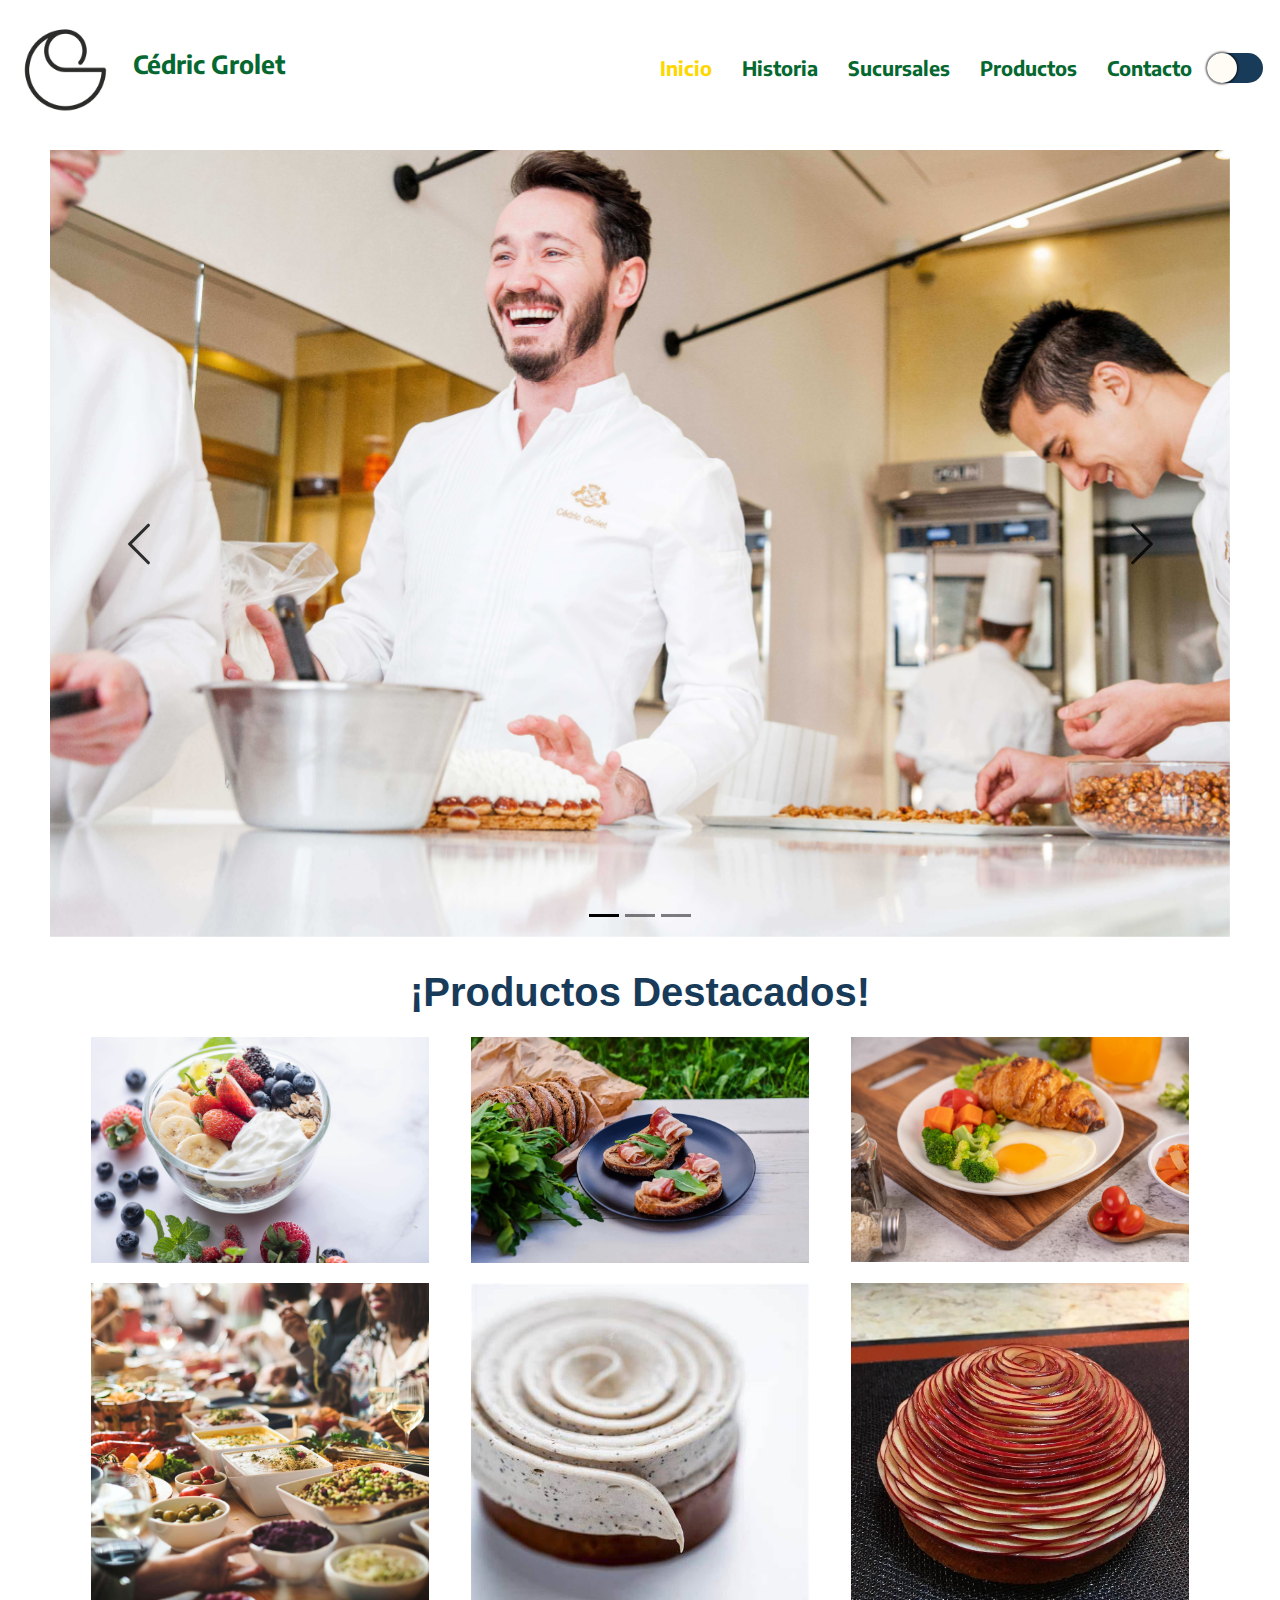
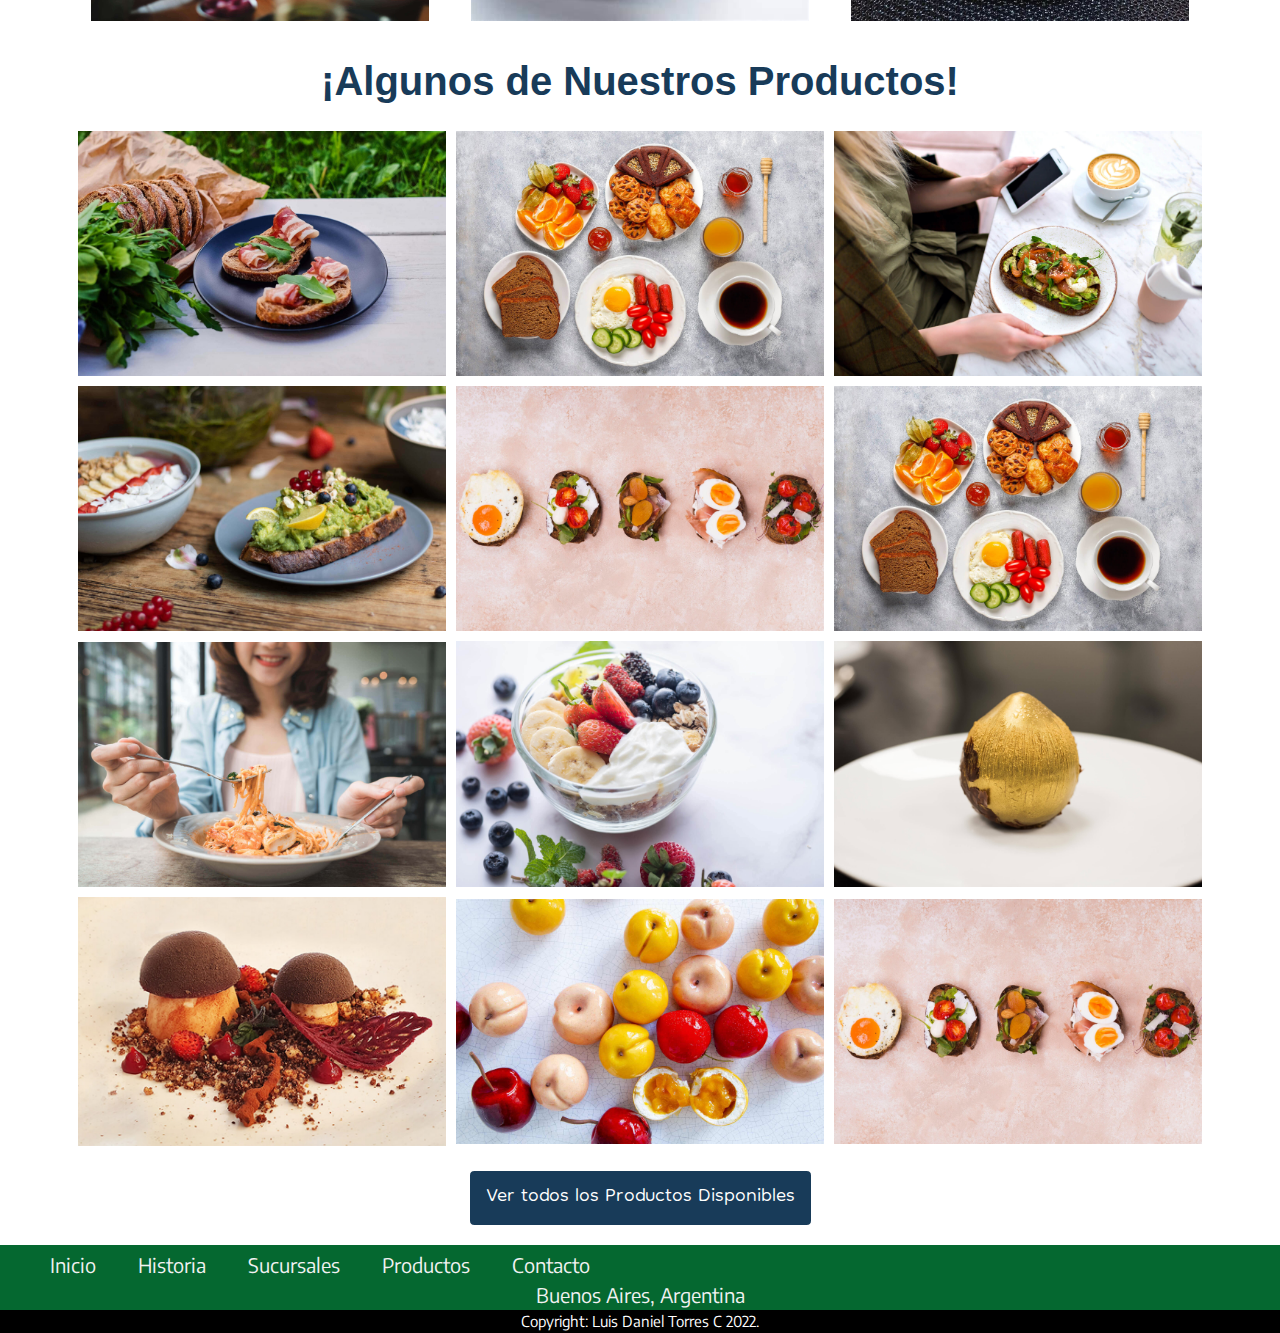
==== index.html @ 50d68f6c "arreglo modo oscuro navbar y otras paginas, arreglo de logo en las paginas" ====
<!DOCTYPE html>
<html lang="en">
  <head>
    <meta charset="UTF-8" />
    <meta http-equiv="X-UA-Compatible" content="IE=edge" />
    <meta name="viewport" content="width=device-width, initial-scale=1.0" />
    <!-- KEYWORDS  -->
    <meta
      name="keywords"
      content=" cedric grolet, pasteleria, Patisserie, frutas, dulces, tortas, paris, francia, productos, brunch"
    />
    <!-- DESCRIPTION -->
    <meta
      name="description"
      content="Cedric Grolet Patisserie, donde podras ver algunos de los productos insignia del famoso pastelero merecedor de varios premios de pasteleria"
    />
    <!-- FAVICON -->
    <link
      rel="shortcut icon"
      href="assets/cedric-grolet-logo.png"
      type="image/x-icon"
    />
    <!-- FONTAWESOME -->
    <link
      rel="stylesheet"
      href="https://cdnjs.cloudflare.com/ajax/libs/font-awesome/6.2.0/css/all.min.css"
      integrity="sha512-xh6O/CkQoPOWDdYTDqeRdPCVd1SpvCA9XXcUnZS2FmJNp1coAFzvtCN9BmamE+4aHK8yyUHUSCcJHgXloTyT2A=="
      crossorigin="anonymous"
      referrerpolicy="no-referrer"
    />
    <!-- ARCHIVO CSS -->
    <link rel="stylesheet" href="css/style.css" />
    <title>C&eacute;dric Grolet Patisserie</title>
  </head>
  <body class="">
    <header>
      <!-- NAVBAR -->
      <nav class="navbar navbar-expand-md">
        <div class="container-fluid">
          <a class="navbar-brand" href="index.html">
            <img
              src="assets/cedric-logo.png"
              alt="Cedric Grolet Logo"
              width="20%"
              height="20%"
              class="d-inline-block align-text-center logo"
            />C&eacute;dric Grolet</a
          >
          <button
            class="navbar-toggler"
            type="button"
            data-bs-toggle="offcanvas"
            data-bs-target="#offcanvasNavbar"
            aria-controls="offcanvasNavbar"
          >
            <i class="fa-solid fa-bars"></i>
          </button>
          <div
            class="offcanvas offcanvas-end"
            tabindex="-1"
            id="offcanvasNavbar"
            aria-labelledby="offcanvasNavbarLabel"
          >
            <div class="offcanvas-header">
              <h5 class="offcanvas-title" id="offcanvasNavbarLabel">
                C&eacute;dric Grolet
              </h5>
              <button
                type="button"
                class="btn-close"
                data-bs-dismiss="offcanvas"
                aria-label="Close"
              ></button>
            </div>
            <div class="offcanvas-body">
              <ul class="navbar-nav justify-content-end flex-grow-1 pe-3">
                <li class="nav-item">
                  <a
                    class="nav-link active"
                    href="index.html"
                    aria-current="page"
                    >Inicio</a
                  >
                </li>
                <li class="nav-item">
                  <a class="nav-link" href="pages/historia.html">Historia</a>
                </li>
                <li class="nav-item">
                  <a class="nav-link" href="pages/sucursales.html"
                    >Sucursales</a
                  >
                </li>
                <li class="nav-item">
                  <a class="nav-link" href="pages/productos.html">Productos</a>
                </li>
                <li class="nav-item">
                  <a class="nav-link" href="pages/contacto.html">Contacto</a>
                </li>
                <li class="nav-item boton">
                  <button class="switchDark" id="switch">
                    <span><i class="fa-solid fa-sun"></i></span>
                    <span><i class="fa-solid fa-moon"></i></span>
                  </button>
                </li>
              </ul>
            </div>
          </div>
        </div>
      </nav>
    </header>
    <main>
      <section>
        <!-- SLIDE DE IMAGENES -->
        <div class="slice">
          <div
            id="carouselExampleIndicators"
            class="carousel carousel-dark slide"
            data-bs-ride="true"
          >
            <div class="carousel-indicators">
              <button
                type="button"
                data-bs-target="#carouselExampleDark"
                data-bs-slide-to="0"
                class="active"
                aria-current="true"
                aria-label="Slide 1"
              ></button>
              <button
                type="button"
                data-bs-target="#carouselExampleDark"
                data-bs-slide-to="1"
                aria-label="Slide 2"
              ></button>
              <button
                type="button"
                data-bs-target="#carouselExampleDark"
                data-bs-slide-to="2"
                aria-label="Slide 3"
              ></button>
            </div>
            <div class="carousel-inner">
              <div class="carousel-item active">
                <img
                  src="assets/60.jpg"
                  class="d-block w-100"
                  alt="Cedric sonriendo en la cocina"
                />
              </div>
              <div class="carousel-item">
                <img
                  src="assets/8.jpg"
                  class="d-block w-100"
                  alt="variedad de Postres"
                />
              </div>
              <div class="carousel-item">
                <img
                  src="assets/79.jpg"
                  class="d-block w-100"
                  alt="Brunch de amigos"
                />
              </div>
            </div>
            <button
              class="carousel-control-prev"
              type="button"
              data-bs-target="#carouselExampleIndicators"
              data-bs-slide="prev"
            >
              <span
                class="carousel-control-prev-icon"
                aria-hidden="true"
              ></span>
              <span class="visually-hidden">Previous</span>
            </button>
            <button
              class="carousel-control-next"
              type="button"
              data-bs-target="#carouselExampleIndicators"
              data-bs-slide="next"
            >
              <span
                class="carousel-control-next-icon"
                aria-hidden="true"
              ></span>
              <span class="visually-hidden">Next</span>
            </button>
          </div>
        </div>
      </section>
    </main>
    <!-- SECCION PRODUCTOS DESTACADOS -->
    <section class="first__section">
      <h1 class="tittle">¡Productos Destacados!</h1>
      <!-- IMAGENES DE LOS PRODUCTOS DESTACADOS -->
      <div class="productos__destacados">
        <img
          class="productos__destacados--img img-fluid"
          src="assets/64.jpg"
          alt="Producto Cereales con Yogurt"
        />
        <img
          class="productos__destacados--img"
          src="assets/65.jpg"
          alt="Tostadas con Jamon Crudo"
        />
        <img
          class="productos__destacados--img"
          src="assets/67.jpg"
          alt="Crossaint con huevo y verduras"
        />
        <img
          class="productos__destacados--img"
          src="assets/69.jpg"
          alt="Brunch"
        />
        <img
          class="productos__destacados--img"
          src="assets/51.jpg"
          alt="Postre con Crema"
        />
        <img
          class="productos__destacados--img"
          src="assets/61.jpg"
          alt="Postre de Manzana"
        />
      </div>
    </section>
    <!-- IMAGENES DE ALGUNOS PRODUCTOS -->
    <section class="second__section">
      <h2 class="tittle">¡Algunos de Nuestros Productos!</h2>
      <div class="products__variety">
        <img
          class="products__variety--img"
          src="assets/65.jpg"
          alt="Imagen de Producto Variado 1"
        />
        <img
          class="products__variety--img"
          src="assets/68.jpg"
          alt="Imagen de Producto Variado 2"
        />
        <img
          class="products__variety--img"
          src="assets/80.jpg"
          alt="Imagen de Producto Variado 3"
        />
        <img
          class="products__variety--img"
          src="assets/71.jpg"
          alt="Imagen de Producto Variado 4"
        />
        <img
          class="products__variety--img"
          src="assets/62.jpg"
          alt="Imagen de Producto Variado 5"
        />
        <img
          class="products__variety--img"
          src="assets/68.jpg"
          alt="Imagen de Producto Variado 6"
        />
        <img
          class="products__variety--img"
          src="assets/82.jpg"
          alt="Imagen de Producto Variado 7"
        />
        <img
          class="products__variety--img"
          src="assets/64.jpg"
          alt="Imagen de Producto Variado 8"
        />
        <img
          class="products__variety--img"
          src="assets/3.jpg"
          alt="Imagen de Producto Variado 9"
        />
        <img
          class="products__variety--img"
          src="assets/33.jpg"
          alt="Imagen de Producto Variado 10"
        />
        <img
          class="products__variety--img"
          src="assets/35.jpg"
          alt="Imagen de Producto Variado 11"
        />
        <img
          class="products__variety--img"
          src="assets/62.jpg"
          alt="Imagen de Producto Variado 12"
        />
      </div>
    </section>
    <!-- BOTON DE REDIRECCION A PAGINA PRODUCTOS -->
    <section class="products__button">
      <a class="products__link" href="pages/productos.html">
        <button type="button" class="btn btn-primary index-button" href="">
          Ver todos los Productos Disponibles
        </button>
      </a>
    </section>
    <!-- FOOTER -->
    <footer>
      <div class="container-fluid">
        <!-- FOOTER LINKS -->
        <div class="row">
          <div class="col-xs-12 col-sm-12 col-md-6 col-lg-6 col-xl-6">
            <div class="footer-flex text-center">
              <a href="index.html" class="footer-link">Inicio</a>
              <a href="pages/historia.html" class="footer-link">Historia</a>
              <a href="pages/sucursales.html" class="footer-link">Sucursales</a>
              <a href="pages/productos.html" class="footer-link">Productos</a>
              <a href="pages/contacto.html" class="footer-link">Contacto</a>
            </div>
          </div>
          <!-- FOOTER ICONS -->
          <div class="col-xs-12 col-sm-12 col-md-6 col-lg-6 col-xl-6 iconos">
            <div class="text-center">
              <a class="footer-icon-link" href="https://www.instagram.com"
                ><i class="fa-brands fa-instagram nav__iconos"></i
              ></a>
              <a class="footer-icon-link" href="https://www.facebook.com"
                ><i class="fa-brands fa-facebook-f nav__iconos"></i
              ></a>
              <a class="footer-icon-link" href="https://www.twitter.com"
                ><i class="fa-brands fa-twitter nav__iconos"></i
              ></a>
              <a class="footer-icon-link" href="https://www.whatsapp.com"
                ><i class="fa-brands fa-whatsapp nav__iconos"></i
              ></a>
            </div>
          </div>
        </div>
        <!-- FOOTER LOCATION -->
        <div class="row">
          <div class="col-xs-12 col-sm-12 col-md-12 col-lg-12 col-xl-12">
            <div class="text-center footer-location">
              <i class="fa-solid fa-location-dot"></i> Buenos Aires, Argentina
            </div>
          </div>
        </div>
        <!-- FOOTER COPYRIGHT -->
        <div class="row footer-copyright">
          <div class="col-xs-12 col-sm-12 col-md-12 col-lg-12 col-xl-12">
            <div class="text-center">
              <i class="fa-regular fa-copyright"></i> Copyright: Luis Daniel
              Torres C 2022.
            </div>
          </div>
        </div>
      </div>
    </footer>
    <!-- js -->
    <script src="js/main.js"></script>

    <!-- BOOTSTRAP JS -->
    <script src="js/bootstrap.js"></script>
  </body>
</html>
---- css/style.css ----
@charset "UTF-8";
/*$input-bg:  $color5;*/
/*!
 * Bootstrap  v5.2.2 (https://getbootstrap.com/)
 * Copyright 2011-2022 The Bootstrap Authors
 * Copyright 2011-2022 Twitter, Inc.
 * Licensed under MIT (https://github.com/twbs/bootstrap/blob/main/LICENSE)
 */
@import "https://fonts.googleapis.com/css2?family=Dongle:wght@300;400;700&display=swap";
@import "https://fonts.googleapis.com/css2?family=Encode+Sans:wght@300;400;700&display=swap";
:root {
  --bs-blue: #0d6efd;
  --bs-indigo: #6610f2;
  --bs-purple: #6f42c1;
  --bs-pink: #d63384;
  --bs-red: #dc3545;
  --bs-orange: #fd7e14;
  --bs-yellow: #ffc107;
  --bs-green: #198754;
  --bs-teal: #20c997;
  --bs-cyan: #0dcaf0;
  --bs-black: #000;
  --bs-white: #fff;
  --bs-gray: #6c757d;
  --bs-gray-dark: #343a40;
  --bs-gray-100: #f8f9fa;
  --bs-gray-200: #e9ecef;
  --bs-gray-300: #dee2e6;
  --bs-gray-400: #ced4da;
  --bs-gray-500: #adb5bd;
  --bs-gray-600: #6c757d;
  --bs-gray-700: #495057;
  --bs-gray-800: #343a40;
  --bs-gray-900: #212529;
  --bs-primary: #183b59;
  --bs-secondary: #6c757d;
  --bs-success: #198754;
  --bs-info: #0dcaf0;
  --bs-warning: #ffc107;
  --bs-danger: #dc3545;
  --bs-light: #f8f9fa;
  --bs-dark: #212529;
  --bs-primary-rgb: 24, 59, 89;
  --bs-secondary-rgb: 108, 117, 125;
  --bs-success-rgb: 25, 135, 84;
  --bs-info-rgb: 13, 202, 240;
  --bs-warning-rgb: 255, 193, 7;
  --bs-danger-rgb: 220, 53, 69;
  --bs-light-rgb: 248, 249, 250;
  --bs-dark-rgb: 33, 37, 41;
  --bs-white-rgb: 255, 255, 255;
  --bs-black-rgb: 0, 0, 0;
  --bs-body-color-rgb: 33, 37, 41;
  --bs-body-bg-rgb: 255, 255, 255;
  --bs-font-sans-serif: system-ui, -apple-system, "Segoe UI", Roboto, "Helvetica Neue", "Noto Sans", "Liberation Sans", Arial, sans-serif, "Apple Color Emoji", "Segoe UI Emoji", "Segoe UI Symbol", "Noto Color Emoji";
  --bs-font-monospace: SFMono-Regular, Menlo, Monaco, Consolas, "Liberation Mono", "Courier New", monospace;
  --bs-gradient: linear-gradient(180deg, rgba(255, 255, 255, 0.15), rgba(255, 255, 255, 0));
  --bs-body-font-family: var(--bs-font-sans-serif);
  --bs-body-font-size: 1rem;
  --bs-body-font-weight: 400;
  --bs-body-line-height: 1.5;
  --bs-body-color: #212529;
  --bs-body-bg: white;
  --bs-border-width: 1px;
  --bs-border-style: solid;
  --bs-border-color: #dee2e6;
  --bs-border-color-translucent: rgba(0, 0, 0, 0.175);
  --bs-border-radius: 0.375rem;
  --bs-border-radius-sm: 0.25rem;
  --bs-border-radius-lg: 0.5rem;
  --bs-border-radius-xl: 1rem;
  --bs-border-radius-2xl: 2rem;
  --bs-border-radius-pill: 50rem;
  --bs-link-color: #183b59;
  --bs-link-hover-color: #132f47;
  --bs-code-color: #d63384;
  --bs-highlight-bg: #fff3cd;
}

*,
*::before,
*::after {
  box-sizing: border-box;
}

@media (prefers-reduced-motion: no-preference) {
  :root {
    scroll-behavior: smooth;
  }
}

body {
  margin: 0;
  font-family: var(--bs-body-font-family);
  font-size: var(--bs-body-font-size);
  font-weight: var(--bs-body-font-weight);
  line-height: var(--bs-body-line-height);
  color: var(--bs-body-color);
  text-align: var(--bs-body-text-align);
  background-color: var(--bs-body-bg);
  -webkit-text-size-adjust: 100%;
  -webkit-tap-highlight-color: rgba(0, 0, 0, 0);
}

hr {
  margin: 1rem 0;
  color: inherit;
  border: 0;
  border-top: 1px solid;
  opacity: 0.25;
}

h6, .h6, h5, .h5, h4, .h4, h3, .h3, h2, .h2, h1, .h1 {
  margin-top: 0;
  margin-bottom: 0.5rem;
  font-weight: 500;
  line-height: 1.2;
}

h1, .h1 {
  font-size: calc(1.375rem + 1.5vw);
}
@media (min-width: 1200px) {
  h1, .h1 {
    font-size: 2.5rem;
  }
}

h2, .h2 {
  font-size: calc(1.325rem + 0.9vw);
}
@media (min-width: 1200px) {
  h2, .h2 {
    font-size: 2rem;
  }
}

h3, .h3 {
  font-size: calc(1.3rem + 0.6vw);
}
@media (min-width: 1200px) {
  h3, .h3 {
    font-size: 1.75rem;
  }
}

h4, .h4 {
  font-size: calc(1.275rem + 0.3vw);
}
@media (min-width: 1200px) {
  h4, .h4 {
    font-size: 1.5rem;
  }
}

h5, .h5 {
  font-size: 1.25rem;
}

h6, .h6 {
  font-size: 1rem;
}

p {
  margin-top: 0;
  margin-bottom: 1rem;
}

abbr[title] {
  text-decoration: underline dotted;
  cursor: help;
  text-decoration-skip-ink: none;
}

address {
  margin-bottom: 1rem;
  font-style: normal;
  line-height: inherit;
}

ol,
ul {
  padding-left: 2rem;
}

ol,
ul,
dl {
  margin-top: 0;
  margin-bottom: 1rem;
}

ol ol,
ul ul,
ol ul,
ul ol {
  margin-bottom: 0;
}

dt {
  font-weight: 700;
}

dd {
  margin-bottom: 0.5rem;
  margin-left: 0;
}

blockquote {
  margin: 0 0 1rem;
}

b,
strong {
  font-weight: bolder;
}

small, .small {
  font-size: 0.875em;
}

mark, .mark {
  padding: 0.1875em;
  background-color: var(--bs-highlight-bg);
}

sub,
sup {
  position: relative;
  font-size: 0.75em;
  line-height: 0;
  vertical-align: baseline;
}

sub {
  bottom: -0.25em;
}

sup {
  top: -0.5em;
}

a {
  color: var(--bs-link-color);
  text-decoration: underline;
}
a:hover {
  color: var(--bs-link-hover-color);
}

a:not([href]):not([class]), a:not([href]):not([class]):hover {
  color: inherit;
  text-decoration: none;
}

pre,
code,
kbd,
samp {
  font-family: var(--bs-font-monospace);
  font-size: 1em;
}

pre {
  display: block;
  margin-top: 0;
  margin-bottom: 1rem;
  overflow: auto;
  font-size: 0.875em;
}
pre code {
  font-size: inherit;
  color: inherit;
  word-break: normal;
}

code {
  font-size: 0.875em;
  color: var(--bs-code-color);
  word-wrap: break-word;
}
a > code {
  color: inherit;
}

kbd {
  padding: 0.1875rem 0.375rem;
  font-size: 0.875em;
  color: var(--bs-body-bg);
  background-color: var(--bs-body-color);
  border-radius: 0.25rem;
}
kbd kbd {
  padding: 0;
  font-size: 1em;
}

figure {
  margin: 0 0 1rem;
}

img,
svg {
  vertical-align: middle;
}

table {
  caption-side: bottom;
  border-collapse: collapse;
}

caption {
  padding-top: 0.5rem;
  padding-bottom: 0.5rem;
  color: #6c757d;
  text-align: left;
}

th {
  text-align: inherit;
  text-align: -webkit-match-parent;
}

thead,
tbody,
tfoot,
tr,
td,
th {
  border-color: inherit;
  border-style: solid;
  border-width: 0;
}

label {
  display: inline-block;
}

button {
  border-radius: 0;
}

button:focus:not(:focus-visible) {
  outline: 0;
}

input,
button,
select,
optgroup,
textarea {
  margin: 0;
  font-family: inherit;
  font-size: inherit;
  line-height: inherit;
}

button,
select {
  text-transform: none;
}

[role=button] {
  cursor: pointer;
}

select {
  word-wrap: normal;
}
select:disabled {
  opacity: 1;
}

[list]:not([type=date]):not([type=datetime-local]):not([type=month]):not([type=week]):not([type=time])::-webkit-calendar-picker-indicator {
  display: none !important;
}

button,
[type=button],
[type=reset],
[type=submit] {
  -webkit-appearance: button;
}
button:not(:disabled),
[type=button]:not(:disabled),
[type=reset]:not(:disabled),
[type=submit]:not(:disabled) {
  cursor: pointer;
}

::-moz-focus-inner {
  padding: 0;
  border-style: none;
}

textarea {
  resize: vertical;
}

fieldset {
  min-width: 0;
  padding: 0;
  margin: 0;
  border: 0;
}

legend {
  float: left;
  width: 100%;
  padding: 0;
  margin-bottom: 0.5rem;
  font-size: calc(1.275rem + 0.3vw);
  line-height: inherit;
}
@media (min-width: 1200px) {
  legend {
    font-size: 1.5rem;
  }
}
legend + * {
  clear: left;
}

::-webkit-datetime-edit-fields-wrapper,
::-webkit-datetime-edit-text,
::-webkit-datetime-edit-minute,
::-webkit-datetime-edit-hour-field,
::-webkit-datetime-edit-day-field,
::-webkit-datetime-edit-month-field,
::-webkit-datetime-edit-year-field {
  padding: 0;
}

::-webkit-inner-spin-button {
  height: auto;
}

[type=search] {
  outline-offset: -2px;
  -webkit-appearance: textfield;
}

/* rtl:raw:
[type="tel"],
[type="url"],
[type="email"],
[type="number"] {
  direction: ltr;
}
*/
::-webkit-search-decoration {
  -webkit-appearance: none;
}

::-webkit-color-swatch-wrapper {
  padding: 0;
}

::file-selector-button {
  font: inherit;
  -webkit-appearance: button;
}

output {
  display: inline-block;
}

iframe {
  border: 0;
}

summary {
  display: list-item;
  cursor: pointer;
}

progress {
  vertical-align: baseline;
}

[hidden] {
  display: none !important;
}

.lead {
  font-size: 1.25rem;
  font-weight: 300;
}

.display-1 {
  font-size: calc(1.625rem + 4.5vw);
  font-weight: 300;
  line-height: 1.2;
}
@media (min-width: 1200px) {
  .display-1 {
    font-size: 5rem;
  }
}

.display-2 {
  font-size: calc(1.575rem + 3.9vw);
  font-weight: 300;
  line-height: 1.2;
}
@media (min-width: 1200px) {
  .display-2 {
    font-size: 4.5rem;
  }
}

.display-3 {
  font-size: calc(1.525rem + 3.3vw);
  font-weight: 300;
  line-height: 1.2;
}
@media (min-width: 1200px) {
  .display-3 {
    font-size: 4rem;
  }
}

.display-4 {
  font-size: calc(1.475rem + 2.7vw);
  font-weight: 300;
  line-height: 1.2;
}
@media (min-width: 1200px) {
  .display-4 {
    font-size: 3.5rem;
  }
}

.display-5 {
  font-size: calc(1.425rem + 2.1vw);
  font-weight: 300;
  line-height: 1.2;
}
@media (min-width: 1200px) {
  .display-5 {
    font-size: 3rem;
  }
}

.display-6 {
  font-size: calc(1.375rem + 1.5vw);
  font-weight: 300;
  line-height: 1.2;
}
@media (min-width: 1200px) {
  .display-6 {
    font-size: 2.5rem;
  }
}

.list-unstyled {
  padding-left: 0;
  list-style: none;
}

.list-inline {
  padding-left: 0;
  list-style: none;
}

.list-inline-item {
  display: inline-block;
}
.list-inline-item:not(:last-child) {
  margin-right: 0.5rem;
}

.initialism {
  font-size: 0.875em;
  text-transform: uppercase;
}

.blockquote {
  margin-bottom: 1rem;
  font-size: 1.25rem;
}
.blockquote > :last-child {
  margin-bottom: 0;
}

.blockquote-footer {
  margin-top: -1rem;
  margin-bottom: 1rem;
  font-size: 0.875em;
  color: #6c757d;
}
.blockquote-footer::before {
  content: "— ";
}

.img-fluid {
  max-width: 100%;
  height: auto;
}

.img-thumbnail {
  padding: 0.25rem;
  background-color: white;
  border: 1px solid var(--bs-border-color);
  border-radius: 0.375rem;
  max-width: 100%;
  height: auto;
}

.figure {
  display: inline-block;
}

.figure-img {
  margin-bottom: 0.5rem;
  line-height: 1;
}

.figure-caption {
  font-size: 0.875em;
  color: #6c757d;
}

.container,
.container-fluid,
.container-xxl,
.container-xl,
.container-lg,
.container-md,
.container-sm {
  --bs-gutter-x: 1.5rem;
  --bs-gutter-y: 0;
  width: 100%;
  padding-right: calc(var(--bs-gutter-x) * 0.5);
  padding-left: calc(var(--bs-gutter-x) * 0.5);
  margin-right: auto;
  margin-left: auto;
}

@media (min-width: 576px) {
  .container-sm, .container {
    max-width: 540px;
  }
}
@media (min-width: 768px) {
  .container-md, .container-sm, .container {
    max-width: 720px;
  }
}
@media (min-width: 992px) {
  .container-lg, .container-md, .container-sm, .container {
    max-width: 960px;
  }
}
@media (min-width: 1200px) {
  .container-xl, .container-lg, .container-md, .container-sm, .container {
    max-width: 1140px;
  }
}
@media (min-width: 1400px) {
  .container-xxl, .container-xl, .container-lg, .container-md, .container-sm, .container {
    max-width: 1320px;
  }
}
.row {
  --bs-gutter-x: 1.5rem;
  --bs-gutter-y: 0;
  display: flex;
  flex-wrap: wrap;
  margin-top: calc(-1 * var(--bs-gutter-y));
  margin-right: calc(-0.5 * var(--bs-gutter-x));
  margin-left: calc(-0.5 * var(--bs-gutter-x));
}
.row > * {
  flex-shrink: 0;
  width: 100%;
  max-width: 100%;
  padding-right: calc(var(--bs-gutter-x) * 0.5);
  padding-left: calc(var(--bs-gutter-x) * 0.5);
  margin-top: var(--bs-gutter-y);
}

.col {
  flex: 1 0 0%;
}

.row-cols-auto > * {
  flex: 0 0 auto;
  width: auto;
}

.row-cols-1 > * {
  flex: 0 0 auto;
  width: 100%;
}

.row-cols-2 > * {
  flex: 0 0 auto;
  width: 50%;
}

.row-cols-3 > * {
  flex: 0 0 auto;
  width: 33.3333333333%;
}

.row-cols-4 > * {
  flex: 0 0 auto;
  width: 25%;
}

.row-cols-5 > * {
  flex: 0 0 auto;
  width: 20%;
}

.row-cols-6 > * {
  flex: 0 0 auto;
  width: 16.6666666667%;
}

.col-auto {
  flex: 0 0 auto;
  width: auto;
}

.col-1 {
  flex: 0 0 auto;
  width: 8.33333333%;
}

.col-2 {
  flex: 0 0 auto;
  width: 16.66666667%;
}

.col-3 {
  flex: 0 0 auto;
  width: 25%;
}

.col-4 {
  flex: 0 0 auto;
  width: 33.33333333%;
}

.col-5 {
  flex: 0 0 auto;
  width: 41.66666667%;
}

.col-6 {
  flex: 0 0 auto;
  width: 50%;
}

.col-7 {
  flex: 0 0 auto;
  width: 58.33333333%;
}

.col-8 {
  flex: 0 0 auto;
  width: 66.66666667%;
}

.col-9 {
  flex: 0 0 auto;
  width: 75%;
}

.col-10 {
  flex: 0 0 auto;
  width: 83.33333333%;
}

.col-11 {
  flex: 0 0 auto;
  width: 91.66666667%;
}

.col-12 {
  flex: 0 0 auto;
  width: 100%;
}

.offset-1 {
  margin-left: 8.33333333%;
}

.offset-2 {
  margin-left: 16.66666667%;
}

.offset-3 {
  margin-left: 25%;
}

.offset-4 {
  margin-left: 33.33333333%;
}

.offset-5 {
  margin-left: 41.66666667%;
}

.offset-6 {
  margin-left: 50%;
}

.offset-7 {
  margin-left: 58.33333333%;
}

.offset-8 {
  margin-left: 66.66666667%;
}

.offset-9 {
  margin-left: 75%;
}

.offset-10 {
  margin-left: 83.33333333%;
}

.offset-11 {
  margin-left: 91.66666667%;
}

.g-0,
.gx-0 {
  --bs-gutter-x: 0;
}

.g-0,
.gy-0 {
  --bs-gutter-y: 0;
}

.g-1,
.gx-1 {
  --bs-gutter-x: 0.25rem;
}

.g-1,
.gy-1 {
  --bs-gutter-y: 0.25rem;
}

.g-2,
.gx-2 {
  --bs-gutter-x: 0.5rem;
}

.g-2,
.gy-2 {
  --bs-gutter-y: 0.5rem;
}

.g-3,
.gx-3 {
  --bs-gutter-x: 1rem;
}

.g-3,
.gy-3 {
  --bs-gutter-y: 1rem;
}

.g-4,
.gx-4 {
  --bs-gutter-x: 1.5rem;
}

.g-4,
.gy-4 {
  --bs-gutter-y: 1.5rem;
}

.g-5,
.gx-5 {
  --bs-gutter-x: 3rem;
}

.g-5,
.gy-5 {
  --bs-gutter-y: 3rem;
}

@media (min-width: 576px) {
  .col-sm {
    flex: 1 0 0%;
  }
  .row-cols-sm-auto > * {
    flex: 0 0 auto;
    width: auto;
  }
  .row-cols-sm-1 > * {
    flex: 0 0 auto;
    width: 100%;
  }
  .row-cols-sm-2 > * {
    flex: 0 0 auto;
    width: 50%;
  }
  .row-cols-sm-3 > * {
    flex: 0 0 auto;
    width: 33.3333333333%;
  }
  .row-cols-sm-4 > * {
    flex: 0 0 auto;
    width: 25%;
  }
  .row-cols-sm-5 > * {
    flex: 0 0 auto;
    width: 20%;
  }
  .row-cols-sm-6 > * {
    flex: 0 0 auto;
    width: 16.6666666667%;
  }
  .col-sm-auto {
    flex: 0 0 auto;
    width: auto;
  }
  .col-sm-1 {
    flex: 0 0 auto;
    width: 8.33333333%;
  }
  .col-sm-2 {
    flex: 0 0 auto;
    width: 16.66666667%;
  }
  .col-sm-3 {
    flex: 0 0 auto;
    width: 25%;
  }
  .col-sm-4 {
    flex: 0 0 auto;
    width: 33.33333333%;
  }
  .col-sm-5 {
    flex: 0 0 auto;
    width: 41.66666667%;
  }
  .col-sm-6 {
    flex: 0 0 auto;
    width: 50%;
  }
  .col-sm-7 {
    flex: 0 0 auto;
    width: 58.33333333%;
  }
  .col-sm-8 {
    flex: 0 0 auto;
    width: 66.66666667%;
  }
  .col-sm-9 {
    flex: 0 0 auto;
    width: 75%;
  }
  .col-sm-10 {
    flex: 0 0 auto;
    width: 83.33333333%;
  }
  .col-sm-11 {
    flex: 0 0 auto;
    width: 91.66666667%;
  }
  .col-sm-12 {
    flex: 0 0 auto;
    width: 100%;
  }
  .offset-sm-0 {
    margin-left: 0;
  }
  .offset-sm-1 {
    margin-left: 8.33333333%;
  }
  .offset-sm-2 {
    margin-left: 16.66666667%;
  }
  .offset-sm-3 {
    margin-left: 25%;
  }
  .offset-sm-4 {
    margin-left: 33.33333333%;
  }
  .offset-sm-5 {
    margin-left: 41.66666667%;
  }
  .offset-sm-6 {
    margin-left: 50%;
  }
  .offset-sm-7 {
    margin-left: 58.33333333%;
  }
  .offset-sm-8 {
    margin-left: 66.66666667%;
  }
  .offset-sm-9 {
    margin-left: 75%;
  }
  .offset-sm-10 {
    margin-left: 83.33333333%;
  }
  .offset-sm-11 {
    margin-left: 91.66666667%;
  }
  .g-sm-0,
.gx-sm-0 {
    --bs-gutter-x: 0;
  }
  .g-sm-0,
.gy-sm-0 {
    --bs-gutter-y: 0;
  }
  .g-sm-1,
.gx-sm-1 {
    --bs-gutter-x: 0.25rem;
  }
  .g-sm-1,
.gy-sm-1 {
    --bs-gutter-y: 0.25rem;
  }
  .g-sm-2,
.gx-sm-2 {
    --bs-gutter-x: 0.5rem;
  }
  .g-sm-2,
.gy-sm-2 {
    --bs-gutter-y: 0.5rem;
  }
  .g-sm-3,
.gx-sm-3 {
    --bs-gutter-x: 1rem;
  }
  .g-sm-3,
.gy-sm-3 {
    --bs-gutter-y: 1rem;
  }
  .g-sm-4,
.gx-sm-4 {
    --bs-gutter-x: 1.5rem;
  }
  .g-sm-4,
.gy-sm-4 {
    --bs-gutter-y: 1.5rem;
  }
  .g-sm-5,
.gx-sm-5 {
    --bs-gutter-x: 3rem;
  }
  .g-sm-5,
.gy-sm-5 {
    --bs-gutter-y: 3rem;
  }
}
@media (min-width: 768px) {
  .col-md {
    flex: 1 0 0%;
  }
  .row-cols-md-auto > * {
    flex: 0 0 auto;
    width: auto;
  }
  .row-cols-md-1 > * {
    flex: 0 0 auto;
    width: 100%;
  }
  .row-cols-md-2 > * {
    flex: 0 0 auto;
    width: 50%;
  }
  .row-cols-md-3 > * {
    flex: 0 0 auto;
    width: 33.3333333333%;
  }
  .row-cols-md-4 > * {
    flex: 0 0 auto;
    width: 25%;
  }
  .row-cols-md-5 > * {
    flex: 0 0 auto;
    width: 20%;
  }
  .row-cols-md-6 > * {
    flex: 0 0 auto;
    width: 16.6666666667%;
  }
  .col-md-auto {
    flex: 0 0 auto;
    width: auto;
  }
  .col-md-1 {
    flex: 0 0 auto;
    width: 8.33333333%;
  }
  .col-md-2 {
    flex: 0 0 auto;
    width: 16.66666667%;
  }
  .col-md-3 {
    flex: 0 0 auto;
    width: 25%;
  }
  .col-md-4 {
    flex: 0 0 auto;
    width: 33.33333333%;
  }
  .col-md-5 {
    flex: 0 0 auto;
    width: 41.66666667%;
  }
  .col-md-6 {
    flex: 0 0 auto;
    width: 50%;
  }
  .col-md-7 {
    flex: 0 0 auto;
    width: 58.33333333%;
  }
  .col-md-8 {
    flex: 0 0 auto;
    width: 66.66666667%;
  }
  .col-md-9 {
    flex: 0 0 auto;
    width: 75%;
  }
  .col-md-10 {
    flex: 0 0 auto;
    width: 83.33333333%;
  }
  .col-md-11 {
    flex: 0 0 auto;
    width: 91.66666667%;
  }
  .col-md-12 {
    flex: 0 0 auto;
    width: 100%;
  }
  .offset-md-0 {
    margin-left: 0;
  }
  .offset-md-1 {
    margin-left: 8.33333333%;
  }
  .offset-md-2 {
    margin-left: 16.66666667%;
  }
  .offset-md-3 {
    margin-left: 25%;
  }
  .offset-md-4 {
    margin-left: 33.33333333%;
  }
  .offset-md-5 {
    margin-left: 41.66666667%;
  }
  .offset-md-6 {
    margin-left: 50%;
  }
  .offset-md-7 {
    margin-left: 58.33333333%;
  }
  .offset-md-8 {
    margin-left: 66.66666667%;
  }
  .offset-md-9 {
    margin-left: 75%;
  }
  .offset-md-10 {
    margin-left: 83.33333333%;
  }
  .offset-md-11 {
    margin-left: 91.66666667%;
  }
  .g-md-0,
.gx-md-0 {
    --bs-gutter-x: 0;
  }
  .g-md-0,
.gy-md-0 {
    --bs-gutter-y: 0;
  }
  .g-md-1,
.gx-md-1 {
    --bs-gutter-x: 0.25rem;
  }
  .g-md-1,
.gy-md-1 {
    --bs-gutter-y: 0.25rem;
  }
  .g-md-2,
.gx-md-2 {
    --bs-gutter-x: 0.5rem;
  }
  .g-md-2,
.gy-md-2 {
    --bs-gutter-y: 0.5rem;
  }
  .g-md-3,
.gx-md-3 {
    --bs-gutter-x: 1rem;
  }
  .g-md-3,
.gy-md-3 {
    --bs-gutter-y: 1rem;
  }
  .g-md-4,
.gx-md-4 {
    --bs-gutter-x: 1.5rem;
  }
  .g-md-4,
.gy-md-4 {
    --bs-gutter-y: 1.5rem;
  }
  .g-md-5,
.gx-md-5 {
    --bs-gutter-x: 3rem;
  }
  .g-md-5,
.gy-md-5 {
    --bs-gutter-y: 3rem;
  }
}
@media (min-width: 992px) {
  .col-lg {
    flex: 1 0 0%;
  }
  .row-cols-lg-auto > * {
    flex: 0 0 auto;
    width: auto;
  }
  .row-cols-lg-1 > * {
    flex: 0 0 auto;
    width: 100%;
  }
  .row-cols-lg-2 > * {
    flex: 0 0 auto;
    width: 50%;
  }
  .row-cols-lg-3 > * {
    flex: 0 0 auto;
    width: 33.3333333333%;
  }
  .row-cols-lg-4 > * {
    flex: 0 0 auto;
    width: 25%;
  }
  .row-cols-lg-5 > * {
    flex: 0 0 auto;
    width: 20%;
  }
  .row-cols-lg-6 > * {
    flex: 0 0 auto;
    width: 16.6666666667%;
  }
  .col-lg-auto {
    flex: 0 0 auto;
    width: auto;
  }
  .col-lg-1 {
    flex: 0 0 auto;
    width: 8.33333333%;
  }
  .col-lg-2 {
    flex: 0 0 auto;
    width: 16.66666667%;
  }
  .col-lg-3 {
    flex: 0 0 auto;
    width: 25%;
  }
  .col-lg-4 {
    flex: 0 0 auto;
    width: 33.33333333%;
  }
  .col-lg-5 {
    flex: 0 0 auto;
    width: 41.66666667%;
  }
  .col-lg-6 {
    flex: 0 0 auto;
    width: 50%;
  }
  .col-lg-7 {
    flex: 0 0 auto;
    width: 58.33333333%;
  }
  .col-lg-8 {
    flex: 0 0 auto;
    width: 66.66666667%;
  }
  .col-lg-9 {
    flex: 0 0 auto;
    width: 75%;
  }
  .col-lg-10 {
    flex: 0 0 auto;
    width: 83.33333333%;
  }
  .col-lg-11 {
    flex: 0 0 auto;
    width: 91.66666667%;
  }
  .col-lg-12 {
    flex: 0 0 auto;
    width: 100%;
  }
  .offset-lg-0 {
    margin-left: 0;
  }
  .offset-lg-1 {
    margin-left: 8.33333333%;
  }
  .offset-lg-2 {
    margin-left: 16.66666667%;
  }
  .offset-lg-3 {
    margin-left: 25%;
  }
  .offset-lg-4 {
    margin-left: 33.33333333%;
  }
  .offset-lg-5 {
    margin-left: 41.66666667%;
  }
  .offset-lg-6 {
    margin-left: 50%;
  }
  .offset-lg-7 {
    margin-left: 58.33333333%;
  }
  .offset-lg-8 {
    margin-left: 66.66666667%;
  }
  .offset-lg-9 {
    margin-left: 75%;
  }
  .offset-lg-10 {
    margin-left: 83.33333333%;
  }
  .offset-lg-11 {
    margin-left: 91.66666667%;
  }
  .g-lg-0,
.gx-lg-0 {
    --bs-gutter-x: 0;
  }
  .g-lg-0,
.gy-lg-0 {
    --bs-gutter-y: 0;
  }
  .g-lg-1,
.gx-lg-1 {
    --bs-gutter-x: 0.25rem;
  }
  .g-lg-1,
.gy-lg-1 {
    --bs-gutter-y: 0.25rem;
  }
  .g-lg-2,
.gx-lg-2 {
    --bs-gutter-x: 0.5rem;
  }
  .g-lg-2,
.gy-lg-2 {
    --bs-gutter-y: 0.5rem;
  }
  .g-lg-3,
.gx-lg-3 {
    --bs-gutter-x: 1rem;
  }
  .g-lg-3,
.gy-lg-3 {
    --bs-gutter-y: 1rem;
  }
  .g-lg-4,
.gx-lg-4 {
    --bs-gutter-x: 1.5rem;
  }
  .g-lg-4,
.gy-lg-4 {
    --bs-gutter-y: 1.5rem;
  }
  .g-lg-5,
.gx-lg-5 {
    --bs-gutter-x: 3rem;
  }
  .g-lg-5,
.gy-lg-5 {
    --bs-gutter-y: 3rem;
  }
}
@media (min-width: 1200px) {
  .col-xl {
    flex: 1 0 0%;
  }
  .row-cols-xl-auto > * {
    flex: 0 0 auto;
    width: auto;
  }
  .row-cols-xl-1 > * {
    flex: 0 0 auto;
    width: 100%;
  }
  .row-cols-xl-2 > * {
    flex: 0 0 auto;
    width: 50%;
  }
  .row-cols-xl-3 > * {
    flex: 0 0 auto;
    width: 33.3333333333%;
  }
  .row-cols-xl-4 > * {
    flex: 0 0 auto;
    width: 25%;
  }
  .row-cols-xl-5 > * {
    flex: 0 0 auto;
    width: 20%;
  }
  .row-cols-xl-6 > * {
    flex: 0 0 auto;
    width: 16.6666666667%;
  }
  .col-xl-auto {
    flex: 0 0 auto;
    width: auto;
  }
  .col-xl-1 {
    flex: 0 0 auto;
    width: 8.33333333%;
  }
  .col-xl-2 {
    flex: 0 0 auto;
    width: 16.66666667%;
  }
  .col-xl-3 {
    flex: 0 0 auto;
    width: 25%;
  }
  .col-xl-4 {
    flex: 0 0 auto;
    width: 33.33333333%;
  }
  .col-xl-5 {
    flex: 0 0 auto;
    width: 41.66666667%;
  }
  .col-xl-6 {
    flex: 0 0 auto;
    width: 50%;
  }
  .col-xl-7 {
    flex: 0 0 auto;
    width: 58.33333333%;
  }
  .col-xl-8 {
    flex: 0 0 auto;
    width: 66.66666667%;
  }
  .col-xl-9 {
    flex: 0 0 auto;
    width: 75%;
  }
  .col-xl-10 {
    flex: 0 0 auto;
    width: 83.33333333%;
  }
  .col-xl-11 {
    flex: 0 0 auto;
    width: 91.66666667%;
  }
  .col-xl-12 {
    flex: 0 0 auto;
    width: 100%;
  }
  .offset-xl-0 {
    margin-left: 0;
  }
  .offset-xl-1 {
    margin-left: 8.33333333%;
  }
  .offset-xl-2 {
    margin-left: 16.66666667%;
  }
  .offset-xl-3 {
    margin-left: 25%;
  }
  .offset-xl-4 {
    margin-left: 33.33333333%;
  }
  .offset-xl-5 {
    margin-left: 41.66666667%;
  }
  .offset-xl-6 {
    margin-left: 50%;
  }
  .offset-xl-7 {
    margin-left: 58.33333333%;
  }
  .offset-xl-8 {
    margin-left: 66.66666667%;
  }
  .offset-xl-9 {
    margin-left: 75%;
  }
  .offset-xl-10 {
    margin-left: 83.33333333%;
  }
  .offset-xl-11 {
    margin-left: 91.66666667%;
  }
  .g-xl-0,
.gx-xl-0 {
    --bs-gutter-x: 0;
  }
  .g-xl-0,
.gy-xl-0 {
    --bs-gutter-y: 0;
  }
  .g-xl-1,
.gx-xl-1 {
    --bs-gutter-x: 0.25rem;
  }
  .g-xl-1,
.gy-xl-1 {
    --bs-gutter-y: 0.25rem;
  }
  .g-xl-2,
.gx-xl-2 {
    --bs-gutter-x: 0.5rem;
  }
  .g-xl-2,
.gy-xl-2 {
    --bs-gutter-y: 0.5rem;
  }
  .g-xl-3,
.gx-xl-3 {
    --bs-gutter-x: 1rem;
  }
  .g-xl-3,
.gy-xl-3 {
    --bs-gutter-y: 1rem;
  }
  .g-xl-4,
.gx-xl-4 {
    --bs-gutter-x: 1.5rem;
  }
  .g-xl-4,
.gy-xl-4 {
    --bs-gutter-y: 1.5rem;
  }
  .g-xl-5,
.gx-xl-5 {
    --bs-gutter-x: 3rem;
  }
  .g-xl-5,
.gy-xl-5 {
    --bs-gutter-y: 3rem;
  }
}
@media (min-width: 1400px) {
  .col-xxl {
    flex: 1 0 0%;
  }
  .row-cols-xxl-auto > * {
    flex: 0 0 auto;
    width: auto;
  }
  .row-cols-xxl-1 > * {
    flex: 0 0 auto;
    width: 100%;
  }
  .row-cols-xxl-2 > * {
    flex: 0 0 auto;
    width: 50%;
  }
  .row-cols-xxl-3 > * {
    flex: 0 0 auto;
    width: 33.3333333333%;
  }
  .row-cols-xxl-4 > * {
    flex: 0 0 auto;
    width: 25%;
  }
  .row-cols-xxl-5 > * {
    flex: 0 0 auto;
    width: 20%;
  }
  .row-cols-xxl-6 > * {
    flex: 0 0 auto;
    width: 16.6666666667%;
  }
  .col-xxl-auto {
    flex: 0 0 auto;
    width: auto;
  }
  .col-xxl-1 {
    flex: 0 0 auto;
    width: 8.33333333%;
  }
  .col-xxl-2 {
    flex: 0 0 auto;
    width: 16.66666667%;
  }
  .col-xxl-3 {
    flex: 0 0 auto;
    width: 25%;
  }
  .col-xxl-4 {
    flex: 0 0 auto;
    width: 33.33333333%;
  }
  .col-xxl-5 {
    flex: 0 0 auto;
    width: 41.66666667%;
  }
  .col-xxl-6 {
    flex: 0 0 auto;
    width: 50%;
  }
  .col-xxl-7 {
    flex: 0 0 auto;
    width: 58.33333333%;
  }
  .col-xxl-8 {
    flex: 0 0 auto;
    width: 66.66666667%;
  }
  .col-xxl-9 {
    flex: 0 0 auto;
    width: 75%;
  }
  .col-xxl-10 {
    flex: 0 0 auto;
    width: 83.33333333%;
  }
  .col-xxl-11 {
    flex: 0 0 auto;
    width: 91.66666667%;
  }
  .col-xxl-12 {
    flex: 0 0 auto;
    width: 100%;
  }
  .offset-xxl-0 {
    margin-left: 0;
  }
  .offset-xxl-1 {
    margin-left: 8.33333333%;
  }
  .offset-xxl-2 {
    margin-left: 16.66666667%;
  }
  .offset-xxl-3 {
    margin-left: 25%;
  }
  .offset-xxl-4 {
    margin-left: 33.33333333%;
  }
  .offset-xxl-5 {
    margin-left: 41.66666667%;
  }
  .offset-xxl-6 {
    margin-left: 50%;
  }
  .offset-xxl-7 {
    margin-left: 58.33333333%;
  }
  .offset-xxl-8 {
    margin-left: 66.66666667%;
  }
  .offset-xxl-9 {
    margin-left: 75%;
  }
  .offset-xxl-10 {
    margin-left: 83.33333333%;
  }
  .offset-xxl-11 {
    margin-left: 91.66666667%;
  }
  .g-xxl-0,
.gx-xxl-0 {
    --bs-gutter-x: 0;
  }
  .g-xxl-0,
.gy-xxl-0 {
    --bs-gutter-y: 0;
  }
  .g-xxl-1,
.gx-xxl-1 {
    --bs-gutter-x: 0.25rem;
  }
  .g-xxl-1,
.gy-xxl-1 {
    --bs-gutter-y: 0.25rem;
  }
  .g-xxl-2,
.gx-xxl-2 {
    --bs-gutter-x: 0.5rem;
  }
  .g-xxl-2,
.gy-xxl-2 {
    --bs-gutter-y: 0.5rem;
  }
  .g-xxl-3,
.gx-xxl-3 {
    --bs-gutter-x: 1rem;
  }
  .g-xxl-3,
.gy-xxl-3 {
    --bs-gutter-y: 1rem;
  }
  .g-xxl-4,
.gx-xxl-4 {
    --bs-gutter-x: 1.5rem;
  }
  .g-xxl-4,
.gy-xxl-4 {
    --bs-gutter-y: 1.5rem;
  }
  .g-xxl-5,
.gx-xxl-5 {
    --bs-gutter-x: 3rem;
  }
  .g-xxl-5,
.gy-xxl-5 {
    --bs-gutter-y: 3rem;
  }
}
.table {
  --bs-table-color: var(--bs-body-color);
  --bs-table-bg: transparent;
  --bs-table-border-color: var(--bs-border-color);
  --bs-table-accent-bg: transparent;
  --bs-table-striped-color: var(--bs-body-color);
  --bs-table-striped-bg: rgba(0, 0, 0, 0.05);
  --bs-table-active-color: var(--bs-body-color);
  --bs-table-active-bg: rgba(0, 0, 0, 0.1);
  --bs-table-hover-color: var(--bs-body-color);
  --bs-table-hover-bg: rgba(0, 0, 0, 0.075);
  width: 100%;
  margin-bottom: 1rem;
  color: var(--bs-table-color);
  vertical-align: top;
  border-color: var(--bs-table-border-color);
}
.table > :not(caption) > * > * {
  padding: 0.5rem 0.5rem;
  background-color: var(--bs-table-bg);
  border-bottom-width: 1px;
  box-shadow: inset 0 0 0 9999px var(--bs-table-accent-bg);
}
.table > tbody {
  vertical-align: inherit;
}
.table > thead {
  vertical-align: bottom;
}

.table-group-divider {
  border-top: 2px solid currentcolor;
}

.caption-top {
  caption-side: top;
}

.table-sm > :not(caption) > * > * {
  padding: 0.25rem 0.25rem;
}

.table-bordered > :not(caption) > * {
  border-width: 1px 0;
}
.table-bordered > :not(caption) > * > * {
  border-width: 0 1px;
}

.table-borderless > :not(caption) > * > * {
  border-bottom-width: 0;
}
.table-borderless > :not(:first-child) {
  border-top-width: 0;
}

.table-striped > tbody > tr:nth-of-type(odd) > * {
  --bs-table-accent-bg: var(--bs-table-striped-bg);
  color: var(--bs-table-striped-color);
}

.table-striped-columns > :not(caption) > tr > :nth-child(even) {
  --bs-table-accent-bg: var(--bs-table-striped-bg);
  color: var(--bs-table-striped-color);
}

.table-active {
  --bs-table-accent-bg: var(--bs-table-active-bg);
  color: var(--bs-table-active-color);
}

.table-hover > tbody > tr:hover > * {
  --bs-table-accent-bg: var(--bs-table-hover-bg);
  color: var(--bs-table-hover-color);
}

.table-primary {
  --bs-table-color: #000;
  --bs-table-bg: #d1d8de;
  --bs-table-border-color: #bcc2c8;
  --bs-table-striped-bg: #c7cdd3;
  --bs-table-striped-color: #000;
  --bs-table-active-bg: #bcc2c8;
  --bs-table-active-color: #000;
  --bs-table-hover-bg: #c1c8cd;
  --bs-table-hover-color: #000;
  color: var(--bs-table-color);
  border-color: var(--bs-table-border-color);
}

.table-secondary {
  --bs-table-color: #000;
  --bs-table-bg: #e2e3e5;
  --bs-table-border-color: #cbccce;
  --bs-table-striped-bg: #d7d8da;
  --bs-table-striped-color: #000;
  --bs-table-active-bg: #cbccce;
  --bs-table-active-color: #000;
  --bs-table-hover-bg: #d1d2d4;
  --bs-table-hover-color: #000;
  color: var(--bs-table-color);
  border-color: var(--bs-table-border-color);
}

.table-success {
  --bs-table-color: #000;
  --bs-table-bg: #d1e7dd;
  --bs-table-border-color: #bcd0c7;
  --bs-table-striped-bg: #c7dbd2;
  --bs-table-striped-color: #000;
  --bs-table-active-bg: #bcd0c7;
  --bs-table-active-color: #000;
  --bs-table-hover-bg: #c1d6cc;
  --bs-table-hover-color: #000;
  color: var(--bs-table-color);
  border-color: var(--bs-table-border-color);
}

.table-info {
  --bs-table-color: #000;
  --bs-table-bg: #cff4fc;
  --bs-table-border-color: #badce3;
  --bs-table-striped-bg: #c5e8ef;
  --bs-table-striped-color: #000;
  --bs-table-active-bg: #badce3;
  --bs-table-active-color: #000;
  --bs-table-hover-bg: #bfe2e9;
  --bs-table-hover-color: #000;
  color: var(--bs-table-color);
  border-color: var(--bs-table-border-color);
}

.table-warning {
  --bs-table-color: #000;
  --bs-table-bg: #fff3cd;
  --bs-table-border-color: #e6dbb9;
  --bs-table-striped-bg: #f2e7c3;
  --bs-table-striped-color: #000;
  --bs-table-active-bg: #e6dbb9;
  --bs-table-active-color: #000;
  --bs-table-hover-bg: #ece1be;
  --bs-table-hover-color: #000;
  color: var(--bs-table-color);
  border-color: var(--bs-table-border-color);
}

.table-danger {
  --bs-table-color: #000;
  --bs-table-bg: #f8d7da;
  --bs-table-border-color: #dfc2c4;
  --bs-table-striped-bg: #eccccf;
  --bs-table-striped-color: #000;
  --bs-table-active-bg: #dfc2c4;
  --bs-table-active-color: #000;
  --bs-table-hover-bg: #e5c7ca;
  --bs-table-hover-color: #000;
  color: var(--bs-table-color);
  border-color: var(--bs-table-border-color);
}

.table-light {
  --bs-table-color: #000;
  --bs-table-bg: #f8f9fa;
  --bs-table-border-color: #dfe0e1;
  --bs-table-striped-bg: #ecedee;
  --bs-table-striped-color: #000;
  --bs-table-active-bg: #dfe0e1;
  --bs-table-active-color: #000;
  --bs-table-hover-bg: #e5e6e7;
  --bs-table-hover-color: #000;
  color: var(--bs-table-color);
  border-color: var(--bs-table-border-color);
}

.table-dark {
  --bs-table-color: #fff;
  --bs-table-bg: #212529;
  --bs-table-border-color: #373b3e;
  --bs-table-striped-bg: #2c3034;
  --bs-table-striped-color: #fff;
  --bs-table-active-bg: #373b3e;
  --bs-table-active-color: #fff;
  --bs-table-hover-bg: #323539;
  --bs-table-hover-color: #fff;
  color: var(--bs-table-color);
  border-color: var(--bs-table-border-color);
}

.table-responsive {
  overflow-x: auto;
  -webkit-overflow-scrolling: touch;
}

@media (max-width: 575.98px) {
  .table-responsive-sm {
    overflow-x: auto;
    -webkit-overflow-scrolling: touch;
  }
}
@media (max-width: 767.98px) {
  .table-responsive-md {
    overflow-x: auto;
    -webkit-overflow-scrolling: touch;
  }
}
@media (max-width: 991.98px) {
  .table-responsive-lg {
    overflow-x: auto;
    -webkit-overflow-scrolling: touch;
  }
}
@media (max-width: 1199.98px) {
  .table-responsive-xl {
    overflow-x: auto;
    -webkit-overflow-scrolling: touch;
  }
}
@media (max-width: 1399.98px) {
  .table-responsive-xxl {
    overflow-x: auto;
    -webkit-overflow-scrolling: touch;
  }
}
.form-label {
  margin-bottom: 0.5rem;
  font-size: calc(1.325rem + 0.9vw);
  font-weight: 700;
  color: #183b59;
}
@media (min-width: 1200px) {
  .form-label {
    font-size: 2rem;
  }
}

.col-form-label {
  padding-top: calc(0.375rem + 1px);
  padding-bottom: calc(0.375rem + 1px);
  margin-bottom: 0;
  font-size: inherit;
  font-weight: 700;
  line-height: 1.5;
  color: #183b59;
}

.col-form-label-lg {
  padding-top: calc(0.5rem + 1px);
  padding-bottom: calc(0.5rem + 1px);
  font-size: 1.25rem;
}

.col-form-label-sm {
  padding-top: calc(0.25rem + 1px);
  padding-bottom: calc(0.25rem + 1px);
  font-size: 0.875rem;
}

.form-text {
  margin-top: 0.25rem;
  font-size: calc(1.325rem + 0.9vw);
  color: #6c757d;
}
@media (min-width: 1200px) {
  .form-text {
    font-size: 2rem;
  }
}

.form-control {
  display: block;
  width: 100%;
  padding: 0.375rem 0.75rem;
  font-size: calc(1.325rem + 0.9vw);
  font-weight: 400;
  line-height: 1.5;
  color: #212529;
  background-color: white;
  background-clip: padding-box;
  border: 1px solid #ced4da;
  appearance: none;
  border-radius: 0.375rem;
  transition: border-color 0.15s ease-in-out, box-shadow 0.15s ease-in-out;
}
@media (min-width: 1200px) {
  .form-control {
    font-size: 2rem;
  }
}
@media (prefers-reduced-motion: reduce) {
  .form-control {
    transition: none;
  }
}
.form-control[type=file] {
  overflow: hidden;
}
.form-control[type=file]:not(:disabled):not([readonly]) {
  cursor: pointer;
}
.form-control:focus {
  color: #212529;
  background-color: white;
  border-color: #056830;
  outline: 0;
  box-shadow: 5px 5px 5px 0px #056830;
}
.form-control::-webkit-date-and-time-value {
  height: 1.5em;
}
.form-control::placeholder {
  color: #056830;
  opacity: 1;
}
.form-control:disabled {
  background-color: #e9ecef;
  opacity: 1;
}
.form-control::file-selector-button {
  padding: 0.375rem 0.75rem;
  margin: -0.375rem -0.75rem;
  margin-inline-end: 0.75rem;
  color: #212529;
  background-color: #e9ecef;
  pointer-events: none;
  border-color: inherit;
  border-style: solid;
  border-width: 0;
  border-inline-end-width: 1px;
  border-radius: 0;
  transition: color 0.15s ease-in-out, background-color 0.15s ease-in-out, border-color 0.15s ease-in-out, box-shadow 0.15s ease-in-out;
}
@media (prefers-reduced-motion: reduce) {
  .form-control::file-selector-button {
    transition: none;
  }
}
.form-control:hover:not(:disabled):not([readonly])::file-selector-button {
  background-color: #dde0e3;
}

.form-control-plaintext {
  display: block;
  width: 100%;
  padding: 0.375rem 0;
  margin-bottom: 0;
  line-height: 1.5;
  color: #212529;
  background-color: transparent;
  border: solid transparent;
  border-width: 1px 0;
}
.form-control-plaintext:focus {
  outline: 0;
}
.form-control-plaintext.form-control-sm, .form-control-plaintext.form-control-lg {
  padding-right: 0;
  padding-left: 0;
}

.form-control-sm {
  min-height: calc(1.5em + 0.5rem + 2px);
  padding: 0.25rem 0.5rem;
  font-size: 0.875rem;
  border-radius: 0.25rem;
}
.form-control-sm::file-selector-button {
  padding: 0.25rem 0.5rem;
  margin: -0.25rem -0.5rem;
  margin-inline-end: 0.5rem;
}

.form-control-lg {
  min-height: calc(1.5em + 1rem + 2px);
  padding: 0.5rem 1rem;
  font-size: 1.25rem;
  border-radius: 0.5rem;
}
.form-control-lg::file-selector-button {
  padding: 0.5rem 1rem;
  margin: -0.5rem -1rem;
  margin-inline-end: 1rem;
}

textarea.form-control {
  min-height: calc(1.5em + 0.75rem + 2px);
}
textarea.form-control-sm {
  min-height: calc(1.5em + 0.5rem + 2px);
}
textarea.form-control-lg {
  min-height: calc(1.5em + 1rem + 2px);
}

.form-control-color {
  width: 3rem;
  height: calc(1.5em + 0.75rem + 2px);
  padding: 0.375rem;
}
.form-control-color:not(:disabled):not([readonly]) {
  cursor: pointer;
}
.form-control-color::-moz-color-swatch {
  border: 0 !important;
  border-radius: 0.375rem;
}
.form-control-color::-webkit-color-swatch {
  border-radius: 0.375rem;
}
.form-control-color.form-control-sm {
  height: calc(1.5em + 0.5rem + 2px);
}
.form-control-color.form-control-lg {
  height: calc(1.5em + 1rem + 2px);
}

.form-select {
  display: block;
  width: 100%;
  padding: 0.375rem 2.25rem 0.375rem 0.75rem;
  -moz-padding-start: calc(0.75rem - 3px);
  font-size: calc(1.325rem + 0.9vw);
  font-weight: 700;
  line-height: 1.5;
  color: #056830;
  background-color: white;
  background-image: url("data:image/svg+xml,%3csvg xmlns='http://www.w3.org/2000/svg' viewBox='0 0 16 16'%3e%3cpath fill='none' stroke='%23183b59' stroke-linecap='round' stroke-linejoin='round' stroke-width='2' d='m2 5 6 6 6-6'/%3e%3c/svg%3e");
  background-repeat: no-repeat;
  background-position: right 0.75rem center;
  background-size: 16px 12px;
  border: 1px solid #ced4da;
  border-radius: 0.375rem;
  transition: border-color 0.15s ease-in-out, box-shadow 0.15s ease-in-out;
  appearance: none;
}
@media (min-width: 1200px) {
  .form-select {
    font-size: 2rem;
  }
}
@media (prefers-reduced-motion: reduce) {
  .form-select {
    transition: none;
  }
}
.form-select:focus {
  border-color: #056830;
  outline: 0;
  box-shadow: 5px 5px 5px 0px #056830;
}
.form-select[multiple], .form-select[size]:not([size="1"]) {
  padding-right: 0.75rem;
  background-image: none;
}
.form-select:disabled {
  background-color: #e9ecef;
}
.form-select:-moz-focusring {
  color: transparent;
  text-shadow: 0 0 0 #056830;
}

.form-select-sm {
  padding-top: 0.25rem;
  padding-bottom: 0.25rem;
  padding-left: 0.5rem;
  font-size: 0.875rem;
  border-radius: 0.25rem;
}

.form-select-lg {
  padding-top: 0.5rem;
  padding-bottom: 0.5rem;
  padding-left: 1rem;
  font-size: 1.25rem;
  border-radius: 0.5rem;
}

.form-check {
  display: block;
  min-height: 1.5rem;
  padding-left: 1.5em;
  margin-bottom: 0.125rem;
}
.form-check .form-check-input {
  float: left;
  margin-left: -1.5em;
}

.form-check-reverse {
  padding-right: 1.5em;
  padding-left: 0;
  text-align: right;
}
.form-check-reverse .form-check-input {
  float: right;
  margin-right: -1.5em;
  margin-left: 0;
}

.form-check-input {
  width: 1em;
  height: 1em;
  margin-top: 0.25em;
  vertical-align: top;
  background-color: white;
  background-repeat: no-repeat;
  background-position: center;
  background-size: contain;
  border: 1px solid rgba(0, 0, 0, 0.25);
  appearance: none;
  print-color-adjust: exact;
}
.form-check-input[type=checkbox] {
  border-radius: 0.25em;
}
.form-check-input[type=radio] {
  border-radius: 50%;
}
.form-check-input:active {
  filter: brightness(90%);
}
.form-check-input:focus {
  border-color: #056830;
  outline: 0;
  box-shadow: 0 0 0 0.25rem rgba(24, 59, 89, 0.25);
}
.form-check-input:checked {
  background-color: #183b59;
  border-color: #183b59;
}
.form-check-input:checked[type=checkbox] {
  background-image: url("data:image/svg+xml,%3csvg xmlns='http://www.w3.org/2000/svg' viewBox='0 0 20 20'%3e%3cpath fill='none' stroke='%23fff' stroke-linecap='round' stroke-linejoin='round' stroke-width='3' d='m6 10 3 3 6-6'/%3e%3c/svg%3e");
}
.form-check-input:checked[type=radio] {
  background-image: url("data:image/svg+xml,%3csvg xmlns='http://www.w3.org/2000/svg' viewBox='-4 -4 8 8'%3e%3ccircle r='2' fill='%23fff'/%3e%3c/svg%3e");
}
.form-check-input[type=checkbox]:indeterminate {
  background-color: #183b59;
  border-color: #183b59;
  background-image: url("data:image/svg+xml,%3csvg xmlns='http://www.w3.org/2000/svg' viewBox='0 0 20 20'%3e%3cpath fill='none' stroke='%23fff' stroke-linecap='round' stroke-linejoin='round' stroke-width='3' d='M6 10h8'/%3e%3c/svg%3e");
}
.form-check-input:disabled {
  pointer-events: none;
  filter: none;
  opacity: 0.5;
}
.form-check-input[disabled] ~ .form-check-label, .form-check-input:disabled ~ .form-check-label {
  cursor: default;
  opacity: 0.5;
}

.form-switch {
  padding-left: 2.5em;
}
.form-switch .form-check-input {
  width: 2em;
  margin-left: -2.5em;
  background-image: url("data:image/svg+xml,%3csvg xmlns='http://www.w3.org/2000/svg' viewBox='-4 -4 8 8'%3e%3ccircle r='3' fill='rgba%280, 0, 0, 0.25%29'/%3e%3c/svg%3e");
  background-position: left center;
  border-radius: 2em;
  transition: background-position 0.15s ease-in-out;
}
@media (prefers-reduced-motion: reduce) {
  .form-switch .form-check-input {
    transition: none;
  }
}
.form-switch .form-check-input:focus {
  background-image: url("data:image/svg+xml,%3csvg xmlns='http://www.w3.org/2000/svg' viewBox='-4 -4 8 8'%3e%3ccircle r='3' fill='%23056830'/%3e%3c/svg%3e");
}
.form-switch .form-check-input:checked {
  background-position: right center;
  background-image: url("data:image/svg+xml,%3csvg xmlns='http://www.w3.org/2000/svg' viewBox='-4 -4 8 8'%3e%3ccircle r='3' fill='%23fff'/%3e%3c/svg%3e");
}
.form-switch.form-check-reverse {
  padding-right: 2.5em;
  padding-left: 0;
}
.form-switch.form-check-reverse .form-check-input {
  margin-right: -2.5em;
  margin-left: 0;
}

.form-check-inline {
  display: inline-block;
  margin-right: 1rem;
}

.btn-check {
  position: absolute;
  clip: rect(0, 0, 0, 0);
  pointer-events: none;
}
.btn-check[disabled] + .btn, .btn-check:disabled + .btn {
  pointer-events: none;
  filter: none;
  opacity: 0.65;
}

.form-range {
  width: 100%;
  height: 1.5rem;
  padding: 0;
  background-color: transparent;
  appearance: none;
}
.form-range:focus {
  outline: 0;
}
.form-range:focus::-webkit-slider-thumb {
  box-shadow: 0 0 0 1px white, 5px 5px 5px 0px #056830;
}
.form-range:focus::-moz-range-thumb {
  box-shadow: 0 0 0 1px white, 5px 5px 5px 0px #056830;
}
.form-range::-moz-focus-outer {
  border: 0;
}
.form-range::-webkit-slider-thumb {
  width: 1rem;
  height: 1rem;
  margin-top: -0.25rem;
  background-color: #183b59;
  border: 0;
  border-radius: 1rem;
  transition: background-color 0.15s ease-in-out, border-color 0.15s ease-in-out, box-shadow 0.15s ease-in-out;
  appearance: none;
}
@media (prefers-reduced-motion: reduce) {
  .form-range::-webkit-slider-thumb {
    transition: none;
  }
}
.form-range::-webkit-slider-thumb:active {
  background-color: #bac4cd;
}
.form-range::-webkit-slider-runnable-track {
  width: 100%;
  height: 0.5rem;
  color: transparent;
  cursor: pointer;
  background-color: #dee2e6;
  border-color: transparent;
  border-radius: 1rem;
}
.form-range::-moz-range-thumb {
  width: 1rem;
  height: 1rem;
  background-color: #183b59;
  border: 0;
  border-radius: 1rem;
  transition: background-color 0.15s ease-in-out, border-color 0.15s ease-in-out, box-shadow 0.15s ease-in-out;
  appearance: none;
}
@media (prefers-reduced-motion: reduce) {
  .form-range::-moz-range-thumb {
    transition: none;
  }
}
.form-range::-moz-range-thumb:active {
  background-color: #bac4cd;
}
.form-range::-moz-range-track {
  width: 100%;
  height: 0.5rem;
  color: transparent;
  cursor: pointer;
  background-color: #dee2e6;
  border-color: transparent;
  border-radius: 1rem;
}
.form-range:disabled {
  pointer-events: none;
}
.form-range:disabled::-webkit-slider-thumb {
  background-color: #adb5bd;
}
.form-range:disabled::-moz-range-thumb {
  background-color: #adb5bd;
}

.form-floating {
  position: relative;
}
.form-floating > .form-control,
.form-floating > .form-control-plaintext,
.form-floating > .form-select {
  height: calc(3.5rem + 2px);
  line-height: 1.25;
}
.form-floating > label {
  position: absolute;
  top: 0;
  left: 0;
  width: 100%;
  height: 100%;
  padding: 1rem 0.75rem;
  overflow: hidden;
  text-align: start;
  text-overflow: ellipsis;
  white-space: nowrap;
  pointer-events: none;
  border: 1px solid transparent;
  transform-origin: 0 0;
  transition: opacity 0.1s ease-in-out, transform 0.1s ease-in-out;
}
@media (prefers-reduced-motion: reduce) {
  .form-floating > label {
    transition: none;
  }
}
.form-floating > .form-control,
.form-floating > .form-control-plaintext {
  padding: 1rem 0.75rem;
}
.form-floating > .form-control::placeholder,
.form-floating > .form-control-plaintext::placeholder {
  color: transparent;
}
.form-floating > .form-control:focus, .form-floating > .form-control:not(:placeholder-shown),
.form-floating > .form-control-plaintext:focus,
.form-floating > .form-control-plaintext:not(:placeholder-shown) {
  padding-top: 1.625rem;
  padding-bottom: 0.625rem;
}
.form-floating > .form-control:-webkit-autofill,
.form-floating > .form-control-plaintext:-webkit-autofill {
  padding-top: 1.625rem;
  padding-bottom: 0.625rem;
}
.form-floating > .form-select {
  padding-top: 1.625rem;
  padding-bottom: 0.625rem;
}
.form-floating > .form-control:focus ~ label,
.form-floating > .form-control:not(:placeholder-shown) ~ label,
.form-floating > .form-control-plaintext ~ label,
.form-floating > .form-select ~ label {
  opacity: 0.65;
  transform: scale(0.85) translateY(-0.5rem) translateX(0.15rem);
}
.form-floating > .form-control:-webkit-autofill ~ label {
  opacity: 0.65;
  transform: scale(0.85) translateY(-0.5rem) translateX(0.15rem);
}
.form-floating > .form-control-plaintext ~ label {
  border-width: 1px 0;
}

.input-group {
  position: relative;
  display: flex;
  flex-wrap: wrap;
  align-items: stretch;
  width: 100%;
}
.input-group > .form-control,
.input-group > .form-select,
.input-group > .form-floating {
  position: relative;
  flex: 1 1 auto;
  width: 1%;
  min-width: 0;
}
.input-group > .form-control:focus,
.input-group > .form-select:focus,
.input-group > .form-floating:focus-within {
  z-index: 5;
}
.input-group .btn {
  position: relative;
  z-index: 2;
}
.input-group .btn:focus {
  z-index: 5;
}

.input-group-text {
  display: flex;
  align-items: center;
  padding: 0.375rem 0.75rem;
  font-size: calc(1.325rem + 0.9vw);
  font-weight: 400;
  line-height: 1.5;
  color: #212529;
  text-align: center;
  white-space: nowrap;
  background-color: #e9ecef;
  border: 1px solid #ced4da;
  border-radius: 0.375rem;
}
@media (min-width: 1200px) {
  .input-group-text {
    font-size: 2rem;
  }
}

.input-group-lg > .form-control,
.input-group-lg > .form-select,
.input-group-lg > .input-group-text,
.input-group-lg > .btn {
  padding: 0.5rem 1rem;
  font-size: 1.25rem;
  border-radius: 0.5rem;
}

.input-group-sm > .form-control,
.input-group-sm > .form-select,
.input-group-sm > .input-group-text,
.input-group-sm > .btn {
  padding: 0.25rem 0.5rem;
  font-size: 0.875rem;
  border-radius: 0.25rem;
}

.input-group-lg > .form-select,
.input-group-sm > .form-select {
  padding-right: 3rem;
}

.input-group:not(.has-validation) > :not(:last-child):not(.dropdown-toggle):not(.dropdown-menu):not(.form-floating),
.input-group:not(.has-validation) > .dropdown-toggle:nth-last-child(n+3),
.input-group:not(.has-validation) > .form-floating:not(:last-child) > .form-control,
.input-group:not(.has-validation) > .form-floating:not(:last-child) > .form-select {
  border-top-right-radius: 0;
  border-bottom-right-radius: 0;
}
.input-group.has-validation > :nth-last-child(n+3):not(.dropdown-toggle):not(.dropdown-menu):not(.form-floating),
.input-group.has-validation > .dropdown-toggle:nth-last-child(n+4),
.input-group.has-validation > .form-floating:nth-last-child(n+3) > .form-control,
.input-group.has-validation > .form-floating:nth-last-child(n+3) > .form-select {
  border-top-right-radius: 0;
  border-bottom-right-radius: 0;
}
.input-group > :not(:first-child):not(.dropdown-menu):not(.valid-tooltip):not(.valid-feedback):not(.invalid-tooltip):not(.invalid-feedback) {
  margin-left: -1px;
  border-top-left-radius: 0;
  border-bottom-left-radius: 0;
}
.input-group > .form-floating:not(:first-child) > .form-control,
.input-group > .form-floating:not(:first-child) > .form-select {
  border-top-left-radius: 0;
  border-bottom-left-radius: 0;
}

.valid-feedback {
  display: none;
  width: 100%;
  margin-top: 0.25rem;
  font-size: calc(1.325rem + 0.9vw);
  color: #198754;
}
@media (min-width: 1200px) {
  .valid-feedback {
    font-size: 2rem;
  }
}

.valid-tooltip {
  position: absolute;
  top: 100%;
  z-index: 5;
  display: none;
  max-width: 100%;
  padding: 0.25rem 0.5rem;
  margin-top: 0.1rem;
  font-size: 0.875rem;
  color: #fff;
  background-color: rgba(25, 135, 84, 0.9);
  border-radius: 0.375rem;
}

.was-validated :valid ~ .valid-feedback,
.was-validated :valid ~ .valid-tooltip,
.is-valid ~ .valid-feedback,
.is-valid ~ .valid-tooltip {
  display: block;
}

.was-validated .form-control:valid, .form-control.is-valid {
  border-color: #198754;
  padding-right: calc(1.5em + 0.75rem);
  background-image: url("data:image/svg+xml,%3csvg xmlns='http://www.w3.org/2000/svg' viewBox='0 0 8 8'%3e%3cpath fill='%23198754' d='M2.3 6.73.6 4.53c-.4-1.04.46-1.4 1.1-.8l1.1 1.4 3.4-3.8c.6-.63 1.6-.27 1.2.7l-4 4.6c-.43.5-.8.4-1.1.1z'/%3e%3c/svg%3e");
  background-repeat: no-repeat;
  background-position: right calc(0.375em + 0.1875rem) center;
  background-size: calc(0.75em + 0.375rem) calc(0.75em + 0.375rem);
}
.was-validated .form-control:valid:focus, .form-control.is-valid:focus {
  border-color: #198754;
  box-shadow: 0 0 0 0.25rem rgba(25, 135, 84, 0.25);
}

.was-validated textarea.form-control:valid, textarea.form-control.is-valid {
  padding-right: calc(1.5em + 0.75rem);
  background-position: top calc(0.375em + 0.1875rem) right calc(0.375em + 0.1875rem);
}

.was-validated .form-select:valid, .form-select.is-valid {
  border-color: #198754;
}
.was-validated .form-select:valid:not([multiple]):not([size]), .was-validated .form-select:valid:not([multiple])[size="1"], .form-select.is-valid:not([multiple]):not([size]), .form-select.is-valid:not([multiple])[size="1"] {
  padding-right: 4.125rem;
  background-image: url("data:image/svg+xml,%3csvg xmlns='http://www.w3.org/2000/svg' viewBox='0 0 16 16'%3e%3cpath fill='none' stroke='%23183b59' stroke-linecap='round' stroke-linejoin='round' stroke-width='2' d='m2 5 6 6 6-6'/%3e%3c/svg%3e"), url("data:image/svg+xml,%3csvg xmlns='http://www.w3.org/2000/svg' viewBox='0 0 8 8'%3e%3cpath fill='%23198754' d='M2.3 6.73.6 4.53c-.4-1.04.46-1.4 1.1-.8l1.1 1.4 3.4-3.8c.6-.63 1.6-.27 1.2.7l-4 4.6c-.43.5-.8.4-1.1.1z'/%3e%3c/svg%3e");
  background-position: right 0.75rem center, center right 2.25rem;
  background-size: 16px 12px, calc(0.75em + 0.375rem) calc(0.75em + 0.375rem);
}
.was-validated .form-select:valid:focus, .form-select.is-valid:focus {
  border-color: #198754;
  box-shadow: 0 0 0 0.25rem rgba(25, 135, 84, 0.25);
}

.was-validated .form-control-color:valid, .form-control-color.is-valid {
  width: calc(3rem + calc(1.5em + 0.75rem));
}

.was-validated .form-check-input:valid, .form-check-input.is-valid {
  border-color: #198754;
}
.was-validated .form-check-input:valid:checked, .form-check-input.is-valid:checked {
  background-color: #198754;
}
.was-validated .form-check-input:valid:focus, .form-check-input.is-valid:focus {
  box-shadow: 0 0 0 0.25rem rgba(25, 135, 84, 0.25);
}
.was-validated .form-check-input:valid ~ .form-check-label, .form-check-input.is-valid ~ .form-check-label {
  color: #198754;
}

.form-check-inline .form-check-input ~ .valid-feedback {
  margin-left: 0.5em;
}

.was-validated .input-group > .form-control:not(:focus):valid, .input-group > .form-control:not(:focus).is-valid,
.was-validated .input-group > .form-select:not(:focus):valid,
.input-group > .form-select:not(:focus).is-valid,
.was-validated .input-group > .form-floating:not(:focus-within):valid,
.input-group > .form-floating:not(:focus-within).is-valid {
  z-index: 3;
}

.invalid-feedback {
  display: none;
  width: 100%;
  margin-top: 0.25rem;
  font-size: calc(1.325rem + 0.9vw);
  color: #dc3545;
}
@media (min-width: 1200px) {
  .invalid-feedback {
    font-size: 2rem;
  }
}

.invalid-tooltip {
  position: absolute;
  top: 100%;
  z-index: 5;
  display: none;
  max-width: 100%;
  padding: 0.25rem 0.5rem;
  margin-top: 0.1rem;
  font-size: 0.875rem;
  color: #fff;
  background-color: rgba(220, 53, 69, 0.9);
  border-radius: 0.375rem;
}

.was-validated :invalid ~ .invalid-feedback,
.was-validated :invalid ~ .invalid-tooltip,
.is-invalid ~ .invalid-feedback,
.is-invalid ~ .invalid-tooltip {
  display: block;
}

.was-validated .form-control:invalid, .form-control.is-invalid {
  border-color: #dc3545;
  padding-right: calc(1.5em + 0.75rem);
  background-image: url("data:image/svg+xml,%3csvg xmlns='http://www.w3.org/2000/svg' viewBox='0 0 12 12' width='12' height='12' fill='none' stroke='%23dc3545'%3e%3ccircle cx='6' cy='6' r='4.5'/%3e%3cpath stroke-linejoin='round' d='M5.8 3.6h.4L6 6.5z'/%3e%3ccircle cx='6' cy='8.2' r='.6' fill='%23dc3545' stroke='none'/%3e%3c/svg%3e");
  background-repeat: no-repeat;
  background-position: right calc(0.375em + 0.1875rem) center;
  background-size: calc(0.75em + 0.375rem) calc(0.75em + 0.375rem);
}
.was-validated .form-control:invalid:focus, .form-control.is-invalid:focus {
  border-color: #dc3545;
  box-shadow: 0 0 0 0.25rem rgba(220, 53, 69, 0.25);
}

.was-validated textarea.form-control:invalid, textarea.form-control.is-invalid {
  padding-right: calc(1.5em + 0.75rem);
  background-position: top calc(0.375em + 0.1875rem) right calc(0.375em + 0.1875rem);
}

.was-validated .form-select:invalid, .form-select.is-invalid {
  border-color: #dc3545;
}
.was-validated .form-select:invalid:not([multiple]):not([size]), .was-validated .form-select:invalid:not([multiple])[size="1"], .form-select.is-invalid:not([multiple]):not([size]), .form-select.is-invalid:not([multiple])[size="1"] {
  padding-right: 4.125rem;
  background-image: url("data:image/svg+xml,%3csvg xmlns='http://www.w3.org/2000/svg' viewBox='0 0 16 16'%3e%3cpath fill='none' stroke='%23183b59' stroke-linecap='round' stroke-linejoin='round' stroke-width='2' d='m2 5 6 6 6-6'/%3e%3c/svg%3e"), url("data:image/svg+xml,%3csvg xmlns='http://www.w3.org/2000/svg' viewBox='0 0 12 12' width='12' height='12' fill='none' stroke='%23dc3545'%3e%3ccircle cx='6' cy='6' r='4.5'/%3e%3cpath stroke-linejoin='round' d='M5.8 3.6h.4L6 6.5z'/%3e%3ccircle cx='6' cy='8.2' r='.6' fill='%23dc3545' stroke='none'/%3e%3c/svg%3e");
  background-position: right 0.75rem center, center right 2.25rem;
  background-size: 16px 12px, calc(0.75em + 0.375rem) calc(0.75em + 0.375rem);
}
.was-validated .form-select:invalid:focus, .form-select.is-invalid:focus {
  border-color: #dc3545;
  box-shadow: 0 0 0 0.25rem rgba(220, 53, 69, 0.25);
}

.was-validated .form-control-color:invalid, .form-control-color.is-invalid {
  width: calc(3rem + calc(1.5em + 0.75rem));
}

.was-validated .form-check-input:invalid, .form-check-input.is-invalid {
  border-color: #dc3545;
}
.was-validated .form-check-input:invalid:checked, .form-check-input.is-invalid:checked {
  background-color: #dc3545;
}
.was-validated .form-check-input:invalid:focus, .form-check-input.is-invalid:focus {
  box-shadow: 0 0 0 0.25rem rgba(220, 53, 69, 0.25);
}
.was-validated .form-check-input:invalid ~ .form-check-label, .form-check-input.is-invalid ~ .form-check-label {
  color: #dc3545;
}

.form-check-inline .form-check-input ~ .invalid-feedback {
  margin-left: 0.5em;
}

.was-validated .input-group > .form-control:not(:focus):invalid, .input-group > .form-control:not(:focus).is-invalid,
.was-validated .input-group > .form-select:not(:focus):invalid,
.input-group > .form-select:not(:focus).is-invalid,
.was-validated .input-group > .form-floating:not(:focus-within):invalid,
.input-group > .form-floating:not(:focus-within).is-invalid {
  z-index: 4;
}

.btn {
  --bs-btn-padding-x: 1.5rem;
  --bs-btn-padding-y: 0.375rem;
  --bs-btn-font-family: Dongle, sans-serif;
  --bs-btn-font-size: calc(1.425rem + 2.1vw);
  --bs-btn-font-weight: 300;
  --bs-btn-line-height: 1.5;
  --bs-btn-color: #212529;
  --bs-btn-bg: transparent;
  --bs-btn-border-width: 1px;
  --bs-btn-border-color: transparent;
  --bs-btn-border-radius: 0.375rem;
  --bs-btn-hover-border-color: transparent;
  --bs-btn-box-shadow: inset 0 1px 0 rgba(255, 255, 255, 0.15), 0 1px 1px rgba(0, 0, 0, 0.075);
  --bs-btn-disabled-opacity: 0.65;
  --bs-btn-focus-box-shadow: 0 0 0 0.25rem rgba(var(--bs-btn-focus-shadow-rgb), .5);
  display: inline-block;
  padding: var(--bs-btn-padding-y) var(--bs-btn-padding-x);
  font-family: var(--bs-btn-font-family);
  font-size: var(--bs-btn-font-size);
  font-weight: var(--bs-btn-font-weight);
  line-height: var(--bs-btn-line-height);
  color: var(--bs-btn-color);
  text-align: center;
  text-decoration: none;
  vertical-align: middle;
  cursor: pointer;
  user-select: none;
  border: var(--bs-btn-border-width) solid var(--bs-btn-border-color);
  border-radius: var(--bs-btn-border-radius);
  background-color: var(--bs-btn-bg);
  transition: color 0.15s ease-in-out, background-color 0.15s ease-in-out, border-color 0.15s ease-in-out, box-shadow 0.15s ease-in-out;
}
@media (min-width: 1200px) {
  .btn {
    --bs-btn-font-size: 3rem;
  }
}
@media (prefers-reduced-motion: reduce) {
  .btn {
    transition: none;
  }
}
.btn:hover {
  color: var(--bs-btn-hover-color);
  background-color: var(--bs-btn-hover-bg);
  border-color: var(--bs-btn-hover-border-color);
}
.btn-check + .btn:hover {
  color: var(--bs-btn-color);
  background-color: var(--bs-btn-bg);
  border-color: var(--bs-btn-border-color);
}
.btn:focus-visible {
  color: var(--bs-btn-hover-color);
  background-color: var(--bs-btn-hover-bg);
  border-color: var(--bs-btn-hover-border-color);
  outline: 0;
  box-shadow: var(--bs-btn-focus-box-shadow);
}
.btn-check:focus-visible + .btn {
  border-color: var(--bs-btn-hover-border-color);
  outline: 0;
  box-shadow: var(--bs-btn-focus-box-shadow);
}
.btn-check:checked + .btn, :not(.btn-check) + .btn:active, .btn:first-child:active, .btn.active, .btn.show {
  color: var(--bs-btn-active-color);
  background-color: var(--bs-btn-active-bg);
  border-color: var(--bs-btn-active-border-color);
}
.btn-check:checked + .btn:focus-visible, :not(.btn-check) + .btn:active:focus-visible, .btn:first-child:active:focus-visible, .btn.active:focus-visible, .btn.show:focus-visible {
  box-shadow: var(--bs-btn-focus-box-shadow);
}
.btn:disabled, .btn.disabled, fieldset:disabled .btn {
  color: var(--bs-btn-disabled-color);
  pointer-events: none;
  background-color: var(--bs-btn-disabled-bg);
  border-color: var(--bs-btn-disabled-border-color);
  opacity: var(--bs-btn-disabled-opacity);
}

.btn-primary {
  --bs-btn-color: #fff;
  --bs-btn-bg: #183b59;
  --bs-btn-border-color: #183b59;
  --bs-btn-hover-color: #fff;
  --bs-btn-hover-bg: #14324c;
  --bs-btn-hover-border-color: #132f47;
  --bs-btn-focus-shadow-rgb: 59, 88, 114;
  --bs-btn-active-color: #fff;
  --bs-btn-active-bg: #132f47;
  --bs-btn-active-border-color: #122c43;
  --bs-btn-active-shadow: inset 0 3px 5px rgba(0, 0, 0, 0.125);
  --bs-btn-disabled-color: #fff;
  --bs-btn-disabled-bg: #183b59;
  --bs-btn-disabled-border-color: #183b59;
}

.btn-secondary {
  --bs-btn-color: #fff;
  --bs-btn-bg: #6c757d;
  --bs-btn-border-color: #6c757d;
  --bs-btn-hover-color: #fff;
  --bs-btn-hover-bg: #5c636a;
  --bs-btn-hover-border-color: #565e64;
  --bs-btn-focus-shadow-rgb: 130, 138, 145;
  --bs-btn-active-color: #fff;
  --bs-btn-active-bg: #565e64;
  --bs-btn-active-border-color: #51585e;
  --bs-btn-active-shadow: inset 0 3px 5px rgba(0, 0, 0, 0.125);
  --bs-btn-disabled-color: #fff;
  --bs-btn-disabled-bg: #6c757d;
  --bs-btn-disabled-border-color: #6c757d;
}

.btn-success {
  --bs-btn-color: #fff;
  --bs-btn-bg: #198754;
  --bs-btn-border-color: #198754;
  --bs-btn-hover-color: #fff;
  --bs-btn-hover-bg: #157347;
  --bs-btn-hover-border-color: #146c43;
  --bs-btn-focus-shadow-rgb: 60, 153, 110;
  --bs-btn-active-color: #fff;
  --bs-btn-active-bg: #146c43;
  --bs-btn-active-border-color: #13653f;
  --bs-btn-active-shadow: inset 0 3px 5px rgba(0, 0, 0, 0.125);
  --bs-btn-disabled-color: #fff;
  --bs-btn-disabled-bg: #198754;
  --bs-btn-disabled-border-color: #198754;
}

.btn-info {
  --bs-btn-color: #000;
  --bs-btn-bg: #0dcaf0;
  --bs-btn-border-color: #0dcaf0;
  --bs-btn-hover-color: #000;
  --bs-btn-hover-bg: #31d2f2;
  --bs-btn-hover-border-color: #25cff2;
  --bs-btn-focus-shadow-rgb: 11, 172, 204;
  --bs-btn-active-color: #000;
  --bs-btn-active-bg: #3dd5f3;
  --bs-btn-active-border-color: #25cff2;
  --bs-btn-active-shadow: inset 0 3px 5px rgba(0, 0, 0, 0.125);
  --bs-btn-disabled-color: #000;
  --bs-btn-disabled-bg: #0dcaf0;
  --bs-btn-disabled-border-color: #0dcaf0;
}

.btn-warning {
  --bs-btn-color: #000;
  --bs-btn-bg: #ffc107;
  --bs-btn-border-color: #ffc107;
  --bs-btn-hover-color: #000;
  --bs-btn-hover-bg: #ffca2c;
  --bs-btn-hover-border-color: #ffc720;
  --bs-btn-focus-shadow-rgb: 217, 164, 6;
  --bs-btn-active-color: #000;
  --bs-btn-active-bg: #ffcd39;
  --bs-btn-active-border-color: #ffc720;
  --bs-btn-active-shadow: inset 0 3px 5px rgba(0, 0, 0, 0.125);
  --bs-btn-disabled-color: #000;
  --bs-btn-disabled-bg: #ffc107;
  --bs-btn-disabled-border-color: #ffc107;
}

.btn-danger {
  --bs-btn-color: #fff;
  --bs-btn-bg: #dc3545;
  --bs-btn-border-color: #dc3545;
  --bs-btn-hover-color: #fff;
  --bs-btn-hover-bg: #bb2d3b;
  --bs-btn-hover-border-color: #b02a37;
  --bs-btn-focus-shadow-rgb: 225, 83, 97;
  --bs-btn-active-color: #fff;
  --bs-btn-active-bg: #b02a37;
  --bs-btn-active-border-color: #a52834;
  --bs-btn-active-shadow: inset 0 3px 5px rgba(0, 0, 0, 0.125);
  --bs-btn-disabled-color: #fff;
  --bs-btn-disabled-bg: #dc3545;
  --bs-btn-disabled-border-color: #dc3545;
}

.btn-light {
  --bs-btn-color: #000;
  --bs-btn-bg: #f8f9fa;
  --bs-btn-border-color: #f8f9fa;
  --bs-btn-hover-color: #000;
  --bs-btn-hover-bg: #d3d4d5;
  --bs-btn-hover-border-color: #c6c7c8;
  --bs-btn-focus-shadow-rgb: 211, 212, 213;
  --bs-btn-active-color: #000;
  --bs-btn-active-bg: #c6c7c8;
  --bs-btn-active-border-color: #babbbc;
  --bs-btn-active-shadow: inset 0 3px 5px rgba(0, 0, 0, 0.125);
  --bs-btn-disabled-color: #000;
  --bs-btn-disabled-bg: #f8f9fa;
  --bs-btn-disabled-border-color: #f8f9fa;
}

.btn-dark {
  --bs-btn-color: #fff;
  --bs-btn-bg: #212529;
  --bs-btn-border-color: #212529;
  --bs-btn-hover-color: #fff;
  --bs-btn-hover-bg: #424649;
  --bs-btn-hover-border-color: #373b3e;
  --bs-btn-focus-shadow-rgb: 66, 70, 73;
  --bs-btn-active-color: #fff;
  --bs-btn-active-bg: #4d5154;
  --bs-btn-active-border-color: #373b3e;
  --bs-btn-active-shadow: inset 0 3px 5px rgba(0, 0, 0, 0.125);
  --bs-btn-disabled-color: #fff;
  --bs-btn-disabled-bg: #212529;
  --bs-btn-disabled-border-color: #212529;
}

.btn-outline-primary {
  --bs-btn-color: #183b59;
  --bs-btn-border-color: #183b59;
  --bs-btn-hover-color: #fff;
  --bs-btn-hover-bg: #183b59;
  --bs-btn-hover-border-color: #183b59;
  --bs-btn-focus-shadow-rgb: 24, 59, 89;
  --bs-btn-active-color: #fff;
  --bs-btn-active-bg: #183b59;
  --bs-btn-active-border-color: #183b59;
  --bs-btn-active-shadow: inset 0 3px 5px rgba(0, 0, 0, 0.125);
  --bs-btn-disabled-color: #183b59;
  --bs-btn-disabled-bg: transparent;
  --bs-btn-disabled-border-color: #183b59;
  --bs-gradient: none;
}

.btn-outline-secondary {
  --bs-btn-color: #6c757d;
  --bs-btn-border-color: #6c757d;
  --bs-btn-hover-color: #fff;
  --bs-btn-hover-bg: #6c757d;
  --bs-btn-hover-border-color: #6c757d;
  --bs-btn-focus-shadow-rgb: 108, 117, 125;
  --bs-btn-active-color: #fff;
  --bs-btn-active-bg: #6c757d;
  --bs-btn-active-border-color: #6c757d;
  --bs-btn-active-shadow: inset 0 3px 5px rgba(0, 0, 0, 0.125);
  --bs-btn-disabled-color: #6c757d;
  --bs-btn-disabled-bg: transparent;
  --bs-btn-disabled-border-color: #6c757d;
  --bs-gradient: none;
}

.btn-outline-success {
  --bs-btn-color: #198754;
  --bs-btn-border-color: #198754;
  --bs-btn-hover-color: #fff;
  --bs-btn-hover-bg: #198754;
  --bs-btn-hover-border-color: #198754;
  --bs-btn-focus-shadow-rgb: 25, 135, 84;
  --bs-btn-active-color: #fff;
  --bs-btn-active-bg: #198754;
  --bs-btn-active-border-color: #198754;
  --bs-btn-active-shadow: inset 0 3px 5px rgba(0, 0, 0, 0.125);
  --bs-btn-disabled-color: #198754;
  --bs-btn-disabled-bg: transparent;
  --bs-btn-disabled-border-color: #198754;
  --bs-gradient: none;
}

.btn-outline-info {
  --bs-btn-color: #0dcaf0;
  --bs-btn-border-color: #0dcaf0;
  --bs-btn-hover-color: #000;
  --bs-btn-hover-bg: #0dcaf0;
  --bs-btn-hover-border-color: #0dcaf0;
  --bs-btn-focus-shadow-rgb: 13, 202, 240;
  --bs-btn-active-color: #000;
  --bs-btn-active-bg: #0dcaf0;
  --bs-btn-active-border-color: #0dcaf0;
  --bs-btn-active-shadow: inset 0 3px 5px rgba(0, 0, 0, 0.125);
  --bs-btn-disabled-color: #0dcaf0;
  --bs-btn-disabled-bg: transparent;
  --bs-btn-disabled-border-color: #0dcaf0;
  --bs-gradient: none;
}

.btn-outline-warning {
  --bs-btn-color: #ffc107;
  --bs-btn-border-color: #ffc107;
  --bs-btn-hover-color: #000;
  --bs-btn-hover-bg: #ffc107;
  --bs-btn-hover-border-color: #ffc107;
  --bs-btn-focus-shadow-rgb: 255, 193, 7;
  --bs-btn-active-color: #000;
  --bs-btn-active-bg: #ffc107;
  --bs-btn-active-border-color: #ffc107;
  --bs-btn-active-shadow: inset 0 3px 5px rgba(0, 0, 0, 0.125);
  --bs-btn-disabled-color: #ffc107;
  --bs-btn-disabled-bg: transparent;
  --bs-btn-disabled-border-color: #ffc107;
  --bs-gradient: none;
}

.btn-outline-danger {
  --bs-btn-color: #dc3545;
  --bs-btn-border-color: #dc3545;
  --bs-btn-hover-color: #fff;
  --bs-btn-hover-bg: #dc3545;
  --bs-btn-hover-border-color: #dc3545;
  --bs-btn-focus-shadow-rgb: 220, 53, 69;
  --bs-btn-active-color: #fff;
  --bs-btn-active-bg: #dc3545;
  --bs-btn-active-border-color: #dc3545;
  --bs-btn-active-shadow: inset 0 3px 5px rgba(0, 0, 0, 0.125);
  --bs-btn-disabled-color: #dc3545;
  --bs-btn-disabled-bg: transparent;
  --bs-btn-disabled-border-color: #dc3545;
  --bs-gradient: none;
}

.btn-outline-light {
  --bs-btn-color: #f8f9fa;
  --bs-btn-border-color: #f8f9fa;
  --bs-btn-hover-color: #000;
  --bs-btn-hover-bg: #f8f9fa;
  --bs-btn-hover-border-color: #f8f9fa;
  --bs-btn-focus-shadow-rgb: 248, 249, 250;
  --bs-btn-active-color: #000;
  --bs-btn-active-bg: #f8f9fa;
  --bs-btn-active-border-color: #f8f9fa;
  --bs-btn-active-shadow: inset 0 3px 5px rgba(0, 0, 0, 0.125);
  --bs-btn-disabled-color: #f8f9fa;
  --bs-btn-disabled-bg: transparent;
  --bs-btn-disabled-border-color: #f8f9fa;
  --bs-gradient: none;
}

.btn-outline-dark {
  --bs-btn-color: #212529;
  --bs-btn-border-color: #212529;
  --bs-btn-hover-color: #fff;
  --bs-btn-hover-bg: #212529;
  --bs-btn-hover-border-color: #212529;
  --bs-btn-focus-shadow-rgb: 33, 37, 41;
  --bs-btn-active-color: #fff;
  --bs-btn-active-bg: #212529;
  --bs-btn-active-border-color: #212529;
  --bs-btn-active-shadow: inset 0 3px 5px rgba(0, 0, 0, 0.125);
  --bs-btn-disabled-color: #212529;
  --bs-btn-disabled-bg: transparent;
  --bs-btn-disabled-border-color: #212529;
  --bs-gradient: none;
}

.btn-link {
  --bs-btn-font-weight: 400;
  --bs-btn-color: var(--bs-link-color);
  --bs-btn-bg: transparent;
  --bs-btn-border-color: transparent;
  --bs-btn-hover-color: var(--bs-link-hover-color);
  --bs-btn-hover-border-color: transparent;
  --bs-btn-active-color: var(--bs-link-hover-color);
  --bs-btn-active-border-color: transparent;
  --bs-btn-disabled-color: #6c757d;
  --bs-btn-disabled-border-color: transparent;
  --bs-btn-box-shadow: none;
  --bs-btn-focus-shadow-rgb: 59, 88, 114;
  text-decoration: underline;
}
.btn-link:focus-visible {
  color: var(--bs-btn-color);
}
.btn-link:hover {
  color: var(--bs-btn-hover-color);
}

.btn-lg, .btn-group-lg > .btn {
  --bs-btn-padding-y: 0.5rem;
  --bs-btn-padding-x: 1rem;
  --bs-btn-font-size: 1.25rem;
  --bs-btn-border-radius: 0.5rem;
}

.btn-sm, .btn-group-sm > .btn {
  --bs-btn-padding-y: 0.25rem;
  --bs-btn-padding-x: 0.5rem;
  --bs-btn-font-size: 0.875rem;
  --bs-btn-border-radius: 0.25rem;
}

.fade {
  transition: opacity 0.15s linear;
}
@media (prefers-reduced-motion: reduce) {
  .fade {
    transition: none;
  }
}
.fade:not(.show) {
  opacity: 0;
}

.collapse:not(.show) {
  display: none;
}

.collapsing {
  height: 0;
  overflow: hidden;
  transition: height 0.35s ease;
}
@media (prefers-reduced-motion: reduce) {
  .collapsing {
    transition: none;
  }
}
.collapsing.collapse-horizontal {
  width: 0;
  height: auto;
  transition: width 0.35s ease;
}
@media (prefers-reduced-motion: reduce) {
  .collapsing.collapse-horizontal {
    transition: none;
  }
}

.dropup,
.dropend,
.dropdown,
.dropstart,
.dropup-center,
.dropdown-center {
  position: relative;
}

.dropdown-toggle {
  white-space: nowrap;
}
.dropdown-toggle::after {
  display: inline-block;
  margin-left: 0.255em;
  vertical-align: 0.255em;
  content: "";
  border-top: 0.3em solid;
  border-right: 0.3em solid transparent;
  border-bottom: 0;
  border-left: 0.3em solid transparent;
}
.dropdown-toggle:empty::after {
  margin-left: 0;
}

.dropdown-menu {
  --bs-dropdown-zindex: 1000;
  --bs-dropdown-min-width: 10rem;
  --bs-dropdown-padding-x: 0;
  --bs-dropdown-padding-y: 0.5rem;
  --bs-dropdown-spacer: 0.125rem;
  --bs-dropdown-font-size: 1rem;
  --bs-dropdown-color: #212529;
  --bs-dropdown-bg: #fff;
  --bs-dropdown-border-color: var(--bs-border-color-translucent);
  --bs-dropdown-border-radius: 0.375rem;
  --bs-dropdown-border-width: 1px;
  --bs-dropdown-inner-border-radius: calc(0.375rem - 1px);
  --bs-dropdown-divider-bg: var(--bs-border-color-translucent);
  --bs-dropdown-divider-margin-y: 0.5rem;
  --bs-dropdown-box-shadow: 0 0.5rem 1rem rgba(0, 0, 0, 0.15);
  --bs-dropdown-link-color: #212529;
  --bs-dropdown-link-hover-color: #1e2125;
  --bs-dropdown-link-hover-bg: #e9ecef;
  --bs-dropdown-link-active-color: #fff;
  --bs-dropdown-link-active-bg: #183b59;
  --bs-dropdown-link-disabled-color: #adb5bd;
  --bs-dropdown-item-padding-x: 1rem;
  --bs-dropdown-item-padding-y: 0.25rem;
  --bs-dropdown-header-color: #6c757d;
  --bs-dropdown-header-padding-x: 1rem;
  --bs-dropdown-header-padding-y: 0.5rem;
  position: absolute;
  z-index: var(--bs-dropdown-zindex);
  display: none;
  min-width: var(--bs-dropdown-min-width);
  padding: var(--bs-dropdown-padding-y) var(--bs-dropdown-padding-x);
  margin: 0;
  font-size: var(--bs-dropdown-font-size);
  color: var(--bs-dropdown-color);
  text-align: left;
  list-style: none;
  background-color: var(--bs-dropdown-bg);
  background-clip: padding-box;
  border: var(--bs-dropdown-border-width) solid var(--bs-dropdown-border-color);
  border-radius: var(--bs-dropdown-border-radius);
}
.dropdown-menu[data-bs-popper] {
  top: 100%;
  left: 0;
  margin-top: var(--bs-dropdown-spacer);
}

.dropdown-menu-start {
  --bs-position: start;
}
.dropdown-menu-start[data-bs-popper] {
  right: auto;
  left: 0;
}

.dropdown-menu-end {
  --bs-position: end;
}
.dropdown-menu-end[data-bs-popper] {
  right: 0;
  left: auto;
}

@media (min-width: 576px) {
  .dropdown-menu-sm-start {
    --bs-position: start;
  }
  .dropdown-menu-sm-start[data-bs-popper] {
    right: auto;
    left: 0;
  }
  .dropdown-menu-sm-end {
    --bs-position: end;
  }
  .dropdown-menu-sm-end[data-bs-popper] {
    right: 0;
    left: auto;
  }
}
@media (min-width: 768px) {
  .dropdown-menu-md-start {
    --bs-position: start;
  }
  .dropdown-menu-md-start[data-bs-popper] {
    right: auto;
    left: 0;
  }
  .dropdown-menu-md-end {
    --bs-position: end;
  }
  .dropdown-menu-md-end[data-bs-popper] {
    right: 0;
    left: auto;
  }
}
@media (min-width: 992px) {
  .dropdown-menu-lg-start {
    --bs-position: start;
  }
  .dropdown-menu-lg-start[data-bs-popper] {
    right: auto;
    left: 0;
  }
  .dropdown-menu-lg-end {
    --bs-position: end;
  }
  .dropdown-menu-lg-end[data-bs-popper] {
    right: 0;
    left: auto;
  }
}
@media (min-width: 1200px) {
  .dropdown-menu-xl-start {
    --bs-position: start;
  }
  .dropdown-menu-xl-start[data-bs-popper] {
    right: auto;
    left: 0;
  }
  .dropdown-menu-xl-end {
    --bs-position: end;
  }
  .dropdown-menu-xl-end[data-bs-popper] {
    right: 0;
    left: auto;
  }
}
@media (min-width: 1400px) {
  .dropdown-menu-xxl-start {
    --bs-position: start;
  }
  .dropdown-menu-xxl-start[data-bs-popper] {
    right: auto;
    left: 0;
  }
  .dropdown-menu-xxl-end {
    --bs-position: end;
  }
  .dropdown-menu-xxl-end[data-bs-popper] {
    right: 0;
    left: auto;
  }
}
.dropup .dropdown-menu[data-bs-popper] {
  top: auto;
  bottom: 100%;
  margin-top: 0;
  margin-bottom: var(--bs-dropdown-spacer);
}
.dropup .dropdown-toggle::after {
  display: inline-block;
  margin-left: 0.255em;
  vertical-align: 0.255em;
  content: "";
  border-top: 0;
  border-right: 0.3em solid transparent;
  border-bottom: 0.3em solid;
  border-left: 0.3em solid transparent;
}
.dropup .dropdown-toggle:empty::after {
  margin-left: 0;
}

.dropend .dropdown-menu[data-bs-popper] {
  top: 0;
  right: auto;
  left: 100%;
  margin-top: 0;
  margin-left: var(--bs-dropdown-spacer);
}
.dropend .dropdown-toggle::after {
  display: inline-block;
  margin-left: 0.255em;
  vertical-align: 0.255em;
  content: "";
  border-top: 0.3em solid transparent;
  border-right: 0;
  border-bottom: 0.3em solid transparent;
  border-left: 0.3em solid;
}
.dropend .dropdown-toggle:empty::after {
  margin-left: 0;
}
.dropend .dropdown-toggle::after {
  vertical-align: 0;
}

.dropstart .dropdown-menu[data-bs-popper] {
  top: 0;
  right: 100%;
  left: auto;
  margin-top: 0;
  margin-right: var(--bs-dropdown-spacer);
}
.dropstart .dropdown-toggle::after {
  display: inline-block;
  margin-left: 0.255em;
  vertical-align: 0.255em;
  content: "";
}
.dropstart .dropdown-toggle::after {
  display: none;
}
.dropstart .dropdown-toggle::before {
  display: inline-block;
  margin-right: 0.255em;
  vertical-align: 0.255em;
  content: "";
  border-top: 0.3em solid transparent;
  border-right: 0.3em solid;
  border-bottom: 0.3em solid transparent;
}
.dropstart .dropdown-toggle:empty::after {
  margin-left: 0;
}
.dropstart .dropdown-toggle::before {
  vertical-align: 0;
}

.dropdown-divider {
  height: 0;
  margin: var(--bs-dropdown-divider-margin-y) 0;
  overflow: hidden;
  border-top: 1px solid var(--bs-dropdown-divider-bg);
  opacity: 1;
}

.dropdown-item {
  display: block;
  width: 100%;
  padding: var(--bs-dropdown-item-padding-y) var(--bs-dropdown-item-padding-x);
  clear: both;
  font-weight: 400;
  color: var(--bs-dropdown-link-color);
  text-align: inherit;
  text-decoration: none;
  white-space: nowrap;
  background-color: transparent;
  border: 0;
}
.dropdown-item:hover, .dropdown-item:focus {
  color: var(--bs-dropdown-link-hover-color);
  background-color: var(--bs-dropdown-link-hover-bg);
}
.dropdown-item.active, .dropdown-item:active {
  color: var(--bs-dropdown-link-active-color);
  text-decoration: none;
  background-color: var(--bs-dropdown-link-active-bg);
}
.dropdown-item.disabled, .dropdown-item:disabled {
  color: var(--bs-dropdown-link-disabled-color);
  pointer-events: none;
  background-color: transparent;
}

.dropdown-menu.show {
  display: block;
}

.dropdown-header {
  display: block;
  padding: var(--bs-dropdown-header-padding-y) var(--bs-dropdown-header-padding-x);
  margin-bottom: 0;
  font-size: 0.875rem;
  color: var(--bs-dropdown-header-color);
  white-space: nowrap;
}

.dropdown-item-text {
  display: block;
  padding: var(--bs-dropdown-item-padding-y) var(--bs-dropdown-item-padding-x);
  color: var(--bs-dropdown-link-color);
}

.dropdown-menu-dark {
  --bs-dropdown-color: #dee2e6;
  --bs-dropdown-bg: #343a40;
  --bs-dropdown-border-color: var(--bs-border-color-translucent);
  --bs-dropdown-box-shadow: ;
  --bs-dropdown-link-color: #dee2e6;
  --bs-dropdown-link-hover-color: #fff;
  --bs-dropdown-divider-bg: var(--bs-border-color-translucent);
  --bs-dropdown-link-hover-bg: rgba(255, 255, 255, 0.15);
  --bs-dropdown-link-active-color: #fff;
  --bs-dropdown-link-active-bg: #183b59;
  --bs-dropdown-link-disabled-color: #adb5bd;
  --bs-dropdown-header-color: #adb5bd;
}

.btn-group,
.btn-group-vertical {
  position: relative;
  display: inline-flex;
  vertical-align: middle;
}
.btn-group > .btn,
.btn-group-vertical > .btn {
  position: relative;
  flex: 1 1 auto;
}
.btn-group > .btn-check:checked + .btn,
.btn-group > .btn-check:focus + .btn,
.btn-group > .btn:hover,
.btn-group > .btn:focus,
.btn-group > .btn:active,
.btn-group > .btn.active,
.btn-group-vertical > .btn-check:checked + .btn,
.btn-group-vertical > .btn-check:focus + .btn,
.btn-group-vertical > .btn:hover,
.btn-group-vertical > .btn:focus,
.btn-group-vertical > .btn:active,
.btn-group-vertical > .btn.active {
  z-index: 1;
}

.btn-toolbar {
  display: flex;
  flex-wrap: wrap;
  justify-content: flex-start;
}
.btn-toolbar .input-group {
  width: auto;
}

.btn-group {
  border-radius: 0.375rem;
}
.btn-group > :not(.btn-check:first-child) + .btn,
.btn-group > .btn-group:not(:first-child) {
  margin-left: -1px;
}
.btn-group > .btn:not(:last-child):not(.dropdown-toggle),
.btn-group > .btn.dropdown-toggle-split:first-child,
.btn-group > .btn-group:not(:last-child) > .btn {
  border-top-right-radius: 0;
  border-bottom-right-radius: 0;
}
.btn-group > .btn:nth-child(n+3),
.btn-group > :not(.btn-check) + .btn,
.btn-group > .btn-group:not(:first-child) > .btn {
  border-top-left-radius: 0;
  border-bottom-left-radius: 0;
}

.dropdown-toggle-split {
  padding-right: 1.125rem;
  padding-left: 1.125rem;
}
.dropdown-toggle-split::after, .dropup .dropdown-toggle-split::after, .dropend .dropdown-toggle-split::after {
  margin-left: 0;
}
.dropstart .dropdown-toggle-split::before {
  margin-right: 0;
}

.btn-sm + .dropdown-toggle-split, .btn-group-sm > .btn + .dropdown-toggle-split {
  padding-right: 0.375rem;
  padding-left: 0.375rem;
}

.btn-lg + .dropdown-toggle-split, .btn-group-lg > .btn + .dropdown-toggle-split {
  padding-right: 0.75rem;
  padding-left: 0.75rem;
}

.btn-group-vertical {
  flex-direction: column;
  align-items: flex-start;
  justify-content: center;
}
.btn-group-vertical > .btn,
.btn-group-vertical > .btn-group {
  width: 100%;
}
.btn-group-vertical > .btn:not(:first-child),
.btn-group-vertical > .btn-group:not(:first-child) {
  margin-top: -1px;
}
.btn-group-vertical > .btn:not(:last-child):not(.dropdown-toggle),
.btn-group-vertical > .btn-group:not(:last-child) > .btn {
  border-bottom-right-radius: 0;
  border-bottom-left-radius: 0;
}
.btn-group-vertical > .btn ~ .btn,
.btn-group-vertical > .btn-group:not(:first-child) > .btn {
  border-top-left-radius: 0;
  border-top-right-radius: 0;
}

.nav {
  --bs-nav-link-padding-x: 1rem;
  --bs-nav-link-padding-y: 0.5rem;
  --bs-nav-link-font-size: calc(1.325rem + 0.9vw);
  --bs-nav-link-font-weight: 700;
  --bs-nav-link-color: #056830;
  --bs-nav-link-hover-color: var(--bs-link-hover-color);
  --bs-nav-link-disabled-color: #6c757d;
  display: flex;
  flex-wrap: wrap;
  padding-left: 0;
  margin-bottom: 0;
  list-style: none;
}
@media (min-width: 1200px) {
  .nav {
    --bs-nav-link-font-size: 2rem;
  }
}

.nav-link {
  display: block;
  padding: var(--bs-nav-link-padding-y) var(--bs-nav-link-padding-x);
  font-size: var(--bs-nav-link-font-size);
  font-weight: var(--bs-nav-link-font-weight);
  color: var(--bs-nav-link-color);
  text-decoration: none;
  transition: color 0.15s ease-in-out, background-color 0.15s ease-in-out, border-color 0.15s ease-in-out;
}
@media (prefers-reduced-motion: reduce) {
  .nav-link {
    transition: none;
  }
}
.nav-link:hover, .nav-link:focus {
  color: var(--bs-nav-link-hover-color);
}
.nav-link.disabled {
  color: var(--bs-nav-link-disabled-color);
  pointer-events: none;
  cursor: default;
}

.nav-tabs {
  --bs-nav-tabs-border-width: 1px;
  --bs-nav-tabs-border-color: #dee2e6;
  --bs-nav-tabs-border-radius: 0.375rem;
  --bs-nav-tabs-link-hover-border-color: #e9ecef #e9ecef #dee2e6;
  --bs-nav-tabs-link-active-color: #495057;
  --bs-nav-tabs-link-active-bg: white;
  --bs-nav-tabs-link-active-border-color: #dee2e6 #dee2e6 white;
  border-bottom: var(--bs-nav-tabs-border-width) solid var(--bs-nav-tabs-border-color);
}
.nav-tabs .nav-link {
  margin-bottom: calc(-1 * var(--bs-nav-tabs-border-width));
  background: none;
  border: var(--bs-nav-tabs-border-width) solid transparent;
  border-top-left-radius: var(--bs-nav-tabs-border-radius);
  border-top-right-radius: var(--bs-nav-tabs-border-radius);
}
.nav-tabs .nav-link:hover, .nav-tabs .nav-link:focus {
  isolation: isolate;
  border-color: var(--bs-nav-tabs-link-hover-border-color);
}
.nav-tabs .nav-link.disabled, .nav-tabs .nav-link:disabled {
  color: var(--bs-nav-link-disabled-color);
  background-color: transparent;
  border-color: transparent;
}
.nav-tabs .nav-link.active,
.nav-tabs .nav-item.show .nav-link {
  color: var(--bs-nav-tabs-link-active-color);
  background-color: var(--bs-nav-tabs-link-active-bg);
  border-color: var(--bs-nav-tabs-link-active-border-color);
}
.nav-tabs .dropdown-menu {
  margin-top: calc(-1 * var(--bs-nav-tabs-border-width));
  border-top-left-radius: 0;
  border-top-right-radius: 0;
}

.nav-pills {
  --bs-nav-pills-border-radius: 0.375rem;
  --bs-nav-pills-link-active-color: #fff;
  --bs-nav-pills-link-active-bg: #183b59;
}
.nav-pills .nav-link {
  background: none;
  border: 0;
  border-radius: var(--bs-nav-pills-border-radius);
}
.nav-pills .nav-link:disabled {
  color: var(--bs-nav-link-disabled-color);
  background-color: transparent;
  border-color: transparent;
}
.nav-pills .nav-link.active,
.nav-pills .show > .nav-link {
  color: var(--bs-nav-pills-link-active-color);
  background-color: var(--bs-nav-pills-link-active-bg);
}

.nav-fill > .nav-link,
.nav-fill .nav-item {
  flex: 1 1 auto;
  text-align: center;
}

.nav-justified > .nav-link,
.nav-justified .nav-item {
  flex-basis: 0;
  flex-grow: 1;
  text-align: center;
}

.nav-fill .nav-item .nav-link,
.nav-justified .nav-item .nav-link {
  width: 100%;
}

.tab-content > .tab-pane {
  display: none;
}
.tab-content > .active {
  display: block;
}

.navbar {
  --bs-navbar-padding-x: 0;
  --bs-navbar-padding-y: 0.5rem;
  --bs-navbar-color: rgba(0, 0, 0, 0.55);
  --bs-navbar-hover-color: rgba(0, 0, 0, 0.7);
  --bs-navbar-disabled-color: rgba(0, 0, 0, 0.3);
  --bs-navbar-active-color: gold;
  --bs-navbar-brand-padding-y: -0.625rem;
  --bs-navbar-brand-margin-end: 1rem;
  --bs-navbar-brand-font-size: 2.5rem;
  --bs-navbar-brand-color: #056830;
  --bs-navbar-brand-hover-color: #183b59;
  --bs-navbar-nav-link-padding-x: 1.5rem;
  --bs-navbar-toggler-padding-y: 0.25rem;
  --bs-navbar-toggler-padding-x: 0.75rem;
  --bs-navbar-toggler-font-size: 1.25rem;
  --bs-navbar-toggler-icon-bg: url("data:image/svg+xml,%3csvg xmlns='http://www.w3.org/2000/svg' viewBox='0 0 30 30'%3e%3cpath stroke='rgba%280, 0, 0, 0.55%29' stroke-linecap='round' stroke-miterlimit='10' stroke-width='2' d='M4 7h22M4 15h22M4 23h22'/%3e%3c/svg%3e");
  --bs-navbar-toggler-border-color: #056830;
  --bs-navbar-toggler-border-radius: 0.375rem;
  --bs-navbar-toggler-focus-width: 0.25rem;
  --bs-navbar-toggler-transition: box-shadow 0.15s ease-in-out;
  position: relative;
  display: flex;
  flex-wrap: wrap;
  align-items: center;
  justify-content: space-between;
  padding: var(--bs-navbar-padding-y) var(--bs-navbar-padding-x);
}
.navbar > .container,
.navbar > .container-fluid,
.navbar > .container-sm,
.navbar > .container-md,
.navbar > .container-lg,
.navbar > .container-xl,
.navbar > .container-xxl {
  display: flex;
  flex-wrap: inherit;
  align-items: center;
  justify-content: space-between;
}
.navbar-brand {
  padding-top: var(--bs-navbar-brand-padding-y);
  padding-bottom: var(--bs-navbar-brand-padding-y);
  margin-right: var(--bs-navbar-brand-margin-end);
  font-size: var(--bs-navbar-brand-font-size);
  color: var(--bs-navbar-brand-color);
  text-decoration: none;
  white-space: nowrap;
}
.navbar-brand:hover, .navbar-brand:focus {
  color: var(--bs-navbar-brand-hover-color);
}

.navbar-nav {
  --bs-nav-link-padding-x: 0;
  --bs-nav-link-padding-y: 0.5rem;
  --bs-nav-link-font-size: calc(1.325rem + 0.9vw);
  --bs-nav-link-font-weight: 700;
  --bs-nav-link-color: var(--bs-navbar-color);
  --bs-nav-link-hover-color: var(--bs-navbar-hover-color);
  --bs-nav-link-disabled-color: var(--bs-navbar-disabled-color);
  display: flex;
  flex-direction: column;
  padding-left: 0;
  margin-bottom: 0;
  list-style: none;
}
@media (min-width: 1200px) {
  .navbar-nav {
    --bs-nav-link-font-size: 2rem;
  }
}
.navbar-nav .show > .nav-link,
.navbar-nav .nav-link.active {
  color: var(--bs-navbar-active-color);
}
.navbar-nav .dropdown-menu {
  position: static;
}

.navbar-text {
  padding-top: 0.5rem;
  padding-bottom: 0.5rem;
  color: var(--bs-navbar-color);
}
.navbar-text a,
.navbar-text a:hover,
.navbar-text a:focus {
  color: var(--bs-navbar-active-color);
}

.navbar-collapse {
  flex-basis: 100%;
  flex-grow: 1;
  align-items: center;
}

.navbar-toggler {
  padding: var(--bs-navbar-toggler-padding-y) var(--bs-navbar-toggler-padding-x);
  font-size: var(--bs-navbar-toggler-font-size);
  line-height: 1;
  color: var(--bs-navbar-color);
  background-color: transparent;
  border: var(--bs-border-width) solid var(--bs-navbar-toggler-border-color);
  border-radius: var(--bs-navbar-toggler-border-radius);
  transition: var(--bs-navbar-toggler-transition);
}
@media (prefers-reduced-motion: reduce) {
  .navbar-toggler {
    transition: none;
  }
}
.navbar-toggler:hover {
  text-decoration: none;
}
.navbar-toggler:focus {
  text-decoration: none;
  outline: 0;
  box-shadow: 0 0 0 var(--bs-navbar-toggler-focus-width);
}

.navbar-toggler-icon {
  display: inline-block;
  width: 1.5em;
  height: 1.5em;
  vertical-align: middle;
  background-image: var(--bs-navbar-toggler-icon-bg);
  background-repeat: no-repeat;
  background-position: center;
  background-size: 100%;
}

.navbar-nav-scroll {
  max-height: var(--bs-scroll-height, 75vh);
  overflow-y: auto;
}

@media (min-width: 576px) {
  .navbar-expand-sm {
    flex-wrap: nowrap;
    justify-content: flex-start;
  }
  .navbar-expand-sm .navbar-nav {
    flex-direction: row;
  }
  .navbar-expand-sm .navbar-nav .dropdown-menu {
    position: absolute;
  }
  .navbar-expand-sm .navbar-nav .nav-link {
    padding-right: var(--bs-navbar-nav-link-padding-x);
    padding-left: var(--bs-navbar-nav-link-padding-x);
  }
  .navbar-expand-sm .navbar-nav-scroll {
    overflow: visible;
  }
  .navbar-expand-sm .navbar-collapse {
    display: flex !important;
    flex-basis: auto;
  }
  .navbar-expand-sm .navbar-toggler {
    display: none;
  }
  .navbar-expand-sm .offcanvas {
    position: static;
    z-index: auto;
    flex-grow: 1;
    width: auto !important;
    height: auto !important;
    visibility: visible !important;
    background-color: transparent !important;
    border: 0 !important;
    transform: none !important;
    transition: none;
  }
  .navbar-expand-sm .offcanvas .offcanvas-header {
    display: none;
  }
  .navbar-expand-sm .offcanvas .offcanvas-body {
    display: flex;
    flex-grow: 0;
    padding: 0;
    overflow-y: visible;
  }
}
@media (min-width: 768px) {
  .navbar-expand-md {
    flex-wrap: nowrap;
    justify-content: flex-start;
  }
  .navbar-expand-md .navbar-nav {
    flex-direction: row;
  }
  .navbar-expand-md .navbar-nav .dropdown-menu {
    position: absolute;
  }
  .navbar-expand-md .navbar-nav .nav-link {
    padding-right: var(--bs-navbar-nav-link-padding-x);
    padding-left: var(--bs-navbar-nav-link-padding-x);
  }
  .navbar-expand-md .navbar-nav-scroll {
    overflow: visible;
  }
  .navbar-expand-md .navbar-collapse {
    display: flex !important;
    flex-basis: auto;
  }
  .navbar-expand-md .navbar-toggler {
    display: none;
  }
  .navbar-expand-md .offcanvas {
    position: static;
    z-index: auto;
    flex-grow: 1;
    width: auto !important;
    height: auto !important;
    visibility: visible !important;
    background-color: transparent !important;
    border: 0 !important;
    transform: none !important;
    transition: none;
  }
  .navbar-expand-md .offcanvas .offcanvas-header {
    display: none;
  }
  .navbar-expand-md .offcanvas .offcanvas-body {
    display: flex;
    flex-grow: 0;
    padding: 0;
    overflow-y: visible;
  }
}
@media (min-width: 992px) {
  .navbar-expand-lg {
    flex-wrap: nowrap;
    justify-content: flex-start;
  }
  .navbar-expand-lg .navbar-nav {
    flex-direction: row;
  }
  .navbar-expand-lg .navbar-nav .dropdown-menu {
    position: absolute;
  }
  .navbar-expand-lg .navbar-nav .nav-link {
    padding-right: var(--bs-navbar-nav-link-padding-x);
    padding-left: var(--bs-navbar-nav-link-padding-x);
  }
  .navbar-expand-lg .navbar-nav-scroll {
    overflow: visible;
  }
  .navbar-expand-lg .navbar-collapse {
    display: flex !important;
    flex-basis: auto;
  }
  .navbar-expand-lg .navbar-toggler {
    display: none;
  }
  .navbar-expand-lg .offcanvas {
    position: static;
    z-index: auto;
    flex-grow: 1;
    width: auto !important;
    height: auto !important;
    visibility: visible !important;
    background-color: transparent !important;
    border: 0 !important;
    transform: none !important;
    transition: none;
  }
  .navbar-expand-lg .offcanvas .offcanvas-header {
    display: none;
  }
  .navbar-expand-lg .offcanvas .offcanvas-body {
    display: flex;
    flex-grow: 0;
    padding: 0;
    overflow-y: visible;
  }
}
@media (min-width: 1200px) {
  .navbar-expand-xl {
    flex-wrap: nowrap;
    justify-content: flex-start;
  }
  .navbar-expand-xl .navbar-nav {
    flex-direction: row;
  }
  .navbar-expand-xl .navbar-nav .dropdown-menu {
    position: absolute;
  }
  .navbar-expand-xl .navbar-nav .nav-link {
    padding-right: var(--bs-navbar-nav-link-padding-x);
    padding-left: var(--bs-navbar-nav-link-padding-x);
  }
  .navbar-expand-xl .navbar-nav-scroll {
    overflow: visible;
  }
  .navbar-expand-xl .navbar-collapse {
    display: flex !important;
    flex-basis: auto;
  }
  .navbar-expand-xl .navbar-toggler {
    display: none;
  }
  .navbar-expand-xl .offcanvas {
    position: static;
    z-index: auto;
    flex-grow: 1;
    width: auto !important;
    height: auto !important;
    visibility: visible !important;
    background-color: transparent !important;
    border: 0 !important;
    transform: none !important;
    transition: none;
  }
  .navbar-expand-xl .offcanvas .offcanvas-header {
    display: none;
  }
  .navbar-expand-xl .offcanvas .offcanvas-body {
    display: flex;
    flex-grow: 0;
    padding: 0;
    overflow-y: visible;
  }
}
@media (min-width: 1400px) {
  .navbar-expand-xxl {
    flex-wrap: nowrap;
    justify-content: flex-start;
  }
  .navbar-expand-xxl .navbar-nav {
    flex-direction: row;
  }
  .navbar-expand-xxl .navbar-nav .dropdown-menu {
    position: absolute;
  }
  .navbar-expand-xxl .navbar-nav .nav-link {
    padding-right: var(--bs-navbar-nav-link-padding-x);
    padding-left: var(--bs-navbar-nav-link-padding-x);
  }
  .navbar-expand-xxl .navbar-nav-scroll {
    overflow: visible;
  }
  .navbar-expand-xxl .navbar-collapse {
    display: flex !important;
    flex-basis: auto;
  }
  .navbar-expand-xxl .navbar-toggler {
    display: none;
  }
  .navbar-expand-xxl .offcanvas {
    position: static;
    z-index: auto;
    flex-grow: 1;
    width: auto !important;
    height: auto !important;
    visibility: visible !important;
    background-color: transparent !important;
    border: 0 !important;
    transform: none !important;
    transition: none;
  }
  .navbar-expand-xxl .offcanvas .offcanvas-header {
    display: none;
  }
  .navbar-expand-xxl .offcanvas .offcanvas-body {
    display: flex;
    flex-grow: 0;
    padding: 0;
    overflow-y: visible;
  }
}
.navbar-expand {
  flex-wrap: nowrap;
  justify-content: flex-start;
}
.navbar-expand .navbar-nav {
  flex-direction: row;
}
.navbar-expand .navbar-nav .dropdown-menu {
  position: absolute;
}
.navbar-expand .navbar-nav .nav-link {
  padding-right: var(--bs-navbar-nav-link-padding-x);
  padding-left: var(--bs-navbar-nav-link-padding-x);
}
.navbar-expand .navbar-nav-scroll {
  overflow: visible;
}
.navbar-expand .navbar-collapse {
  display: flex !important;
  flex-basis: auto;
}
.navbar-expand .navbar-toggler {
  display: none;
}
.navbar-expand .offcanvas {
  position: static;
  z-index: auto;
  flex-grow: 1;
  width: auto !important;
  height: auto !important;
  visibility: visible !important;
  background-color: transparent !important;
  border: 0 !important;
  transform: none !important;
  transition: none;
}
.navbar-expand .offcanvas .offcanvas-header {
  display: none;
}
.navbar-expand .offcanvas .offcanvas-body {
  display: flex;
  flex-grow: 0;
  padding: 0;
  overflow-y: visible;
}

.navbar-dark {
  --bs-navbar-color: rgba(255, 255, 255, 0.55);
  --bs-navbar-hover-color: rgba(255, 255, 255, 0.75);
  --bs-navbar-disabled-color: rgba(255, 255, 255, 0.25);
  --bs-navbar-active-color: #fff;
  --bs-navbar-brand-color: #fff;
  --bs-navbar-brand-hover-color: #fff;
  --bs-navbar-toggler-border-color: rgba(255, 255, 255, 0.1);
  --bs-navbar-toggler-icon-bg: url("data:image/svg+xml,%3csvg xmlns='http://www.w3.org/2000/svg' viewBox='0 0 30 30'%3e%3cpath stroke='rgba%28255, 255, 255, 0.55%29' stroke-linecap='round' stroke-miterlimit='10' stroke-width='2' d='M4 7h22M4 15h22M4 23h22'/%3e%3c/svg%3e");
}

.card {
  --bs-card-spacer-y: 1rem;
  --bs-card-spacer-x: 1rem;
  --bs-card-title-spacer-y: 0.5rem;
  --bs-card-border-width: 1px;
  --bs-card-border-color: var(--bs-border-color-translucent);
  --bs-card-border-radius: 0.375rem;
  --bs-card-box-shadow: ;
  --bs-card-inner-border-radius: calc(0.375rem - 1px);
  --bs-card-cap-padding-y: 0.5rem;
  --bs-card-cap-padding-x: 1rem;
  --bs-card-cap-bg: rgba(0, 0, 0, 0.03);
  --bs-card-cap-color: ;
  --bs-card-height: ;
  --bs-card-color: ;
  --bs-card-bg: #fff;
  --bs-card-img-overlay-padding: 1rem;
  --bs-card-group-margin: 0.75rem;
  position: relative;
  display: flex;
  flex-direction: column;
  min-width: 0;
  height: var(--bs-card-height);
  word-wrap: break-word;
  background-color: var(--bs-card-bg);
  background-clip: border-box;
  border: var(--bs-card-border-width) solid var(--bs-card-border-color);
  border-radius: var(--bs-card-border-radius);
}
.card > hr {
  margin-right: 0;
  margin-left: 0;
}
.card > .list-group {
  border-top: inherit;
  border-bottom: inherit;
}
.card > .list-group:first-child {
  border-top-width: 0;
  border-top-left-radius: var(--bs-card-inner-border-radius);
  border-top-right-radius: var(--bs-card-inner-border-radius);
}
.card > .list-group:last-child {
  border-bottom-width: 0;
  border-bottom-right-radius: var(--bs-card-inner-border-radius);
  border-bottom-left-radius: var(--bs-card-inner-border-radius);
}
.card > .card-header + .list-group,
.card > .list-group + .card-footer {
  border-top: 0;
}

.card-body {
  flex: 1 1 auto;
  padding: var(--bs-card-spacer-y) var(--bs-card-spacer-x);
  color: var(--bs-card-color);
}

.card-title {
  margin-bottom: var(--bs-card-title-spacer-y);
}

.card-subtitle {
  margin-top: calc(-0.5 * var(--bs-card-title-spacer-y));
  margin-bottom: 0;
}

.card-text:last-child {
  margin-bottom: 0;
}

.card-link + .card-link {
  margin-left: var(--bs-card-spacer-x);
}

.card-header {
  padding: var(--bs-card-cap-padding-y) var(--bs-card-cap-padding-x);
  margin-bottom: 0;
  color: var(--bs-card-cap-color);
  background-color: var(--bs-card-cap-bg);
  border-bottom: var(--bs-card-border-width) solid var(--bs-card-border-color);
}
.card-header:first-child {
  border-radius: var(--bs-card-inner-border-radius) var(--bs-card-inner-border-radius) 0 0;
}

.card-footer {
  padding: var(--bs-card-cap-padding-y) var(--bs-card-cap-padding-x);
  color: var(--bs-card-cap-color);
  background-color: var(--bs-card-cap-bg);
  border-top: var(--bs-card-border-width) solid var(--bs-card-border-color);
}
.card-footer:last-child {
  border-radius: 0 0 var(--bs-card-inner-border-radius) var(--bs-card-inner-border-radius);
}

.card-header-tabs {
  margin-right: calc(-0.5 * var(--bs-card-cap-padding-x));
  margin-bottom: calc(-1 * var(--bs-card-cap-padding-y));
  margin-left: calc(-0.5 * var(--bs-card-cap-padding-x));
  border-bottom: 0;
}
.card-header-tabs .nav-link.active {
  background-color: var(--bs-card-bg);
  border-bottom-color: var(--bs-card-bg);
}

.card-header-pills {
  margin-right: calc(-0.5 * var(--bs-card-cap-padding-x));
  margin-left: calc(-0.5 * var(--bs-card-cap-padding-x));
}

.card-img-overlay {
  position: absolute;
  top: 0;
  right: 0;
  bottom: 0;
  left: 0;
  padding: var(--bs-card-img-overlay-padding);
  border-radius: var(--bs-card-inner-border-radius);
}

.card-img,
.card-img-top,
.card-img-bottom {
  width: 100%;
}

.card-img,
.card-img-top {
  border-top-left-radius: var(--bs-card-inner-border-radius);
  border-top-right-radius: var(--bs-card-inner-border-radius);
}

.card-img,
.card-img-bottom {
  border-bottom-right-radius: var(--bs-card-inner-border-radius);
  border-bottom-left-radius: var(--bs-card-inner-border-radius);
}

.card-group > .card {
  margin-bottom: var(--bs-card-group-margin);
}
@media (min-width: 576px) {
  .card-group {
    display: flex;
    flex-flow: row wrap;
  }
  .card-group > .card {
    flex: 1 0 0%;
    margin-bottom: 0;
  }
  .card-group > .card + .card {
    margin-left: 0;
    border-left: 0;
  }
  .card-group > .card:not(:last-child) {
    border-top-right-radius: 0;
    border-bottom-right-radius: 0;
  }
  .card-group > .card:not(:last-child) .card-img-top,
.card-group > .card:not(:last-child) .card-header {
    border-top-right-radius: 0;
  }
  .card-group > .card:not(:last-child) .card-img-bottom,
.card-group > .card:not(:last-child) .card-footer {
    border-bottom-right-radius: 0;
  }
  .card-group > .card:not(:first-child) {
    border-top-left-radius: 0;
    border-bottom-left-radius: 0;
  }
  .card-group > .card:not(:first-child) .card-img-top,
.card-group > .card:not(:first-child) .card-header {
    border-top-left-radius: 0;
  }
  .card-group > .card:not(:first-child) .card-img-bottom,
.card-group > .card:not(:first-child) .card-footer {
    border-bottom-left-radius: 0;
  }
}

.accordion {
  --bs-accordion-color: #212529;
  --bs-accordion-bg: white;
  --bs-accordion-transition: color 0.15s ease-in-out, background-color 0.15s ease-in-out, border-color 0.15s ease-in-out, box-shadow 0.15s ease-in-out, border-radius 0.15s ease;
  --bs-accordion-border-color: var(--bs-border-color);
  --bs-accordion-border-width: 1px;
  --bs-accordion-border-radius: 0.375rem;
  --bs-accordion-inner-border-radius: calc(0.375rem - 1px);
  --bs-accordion-btn-padding-x: 1.25rem;
  --bs-accordion-btn-padding-y: 1rem;
  --bs-accordion-btn-color: #212529;
  --bs-accordion-btn-bg: var(--bs-accordion-bg);
  --bs-accordion-btn-icon: url("data:image/svg+xml,%3csvg xmlns='http://www.w3.org/2000/svg' viewBox='0 0 16 16' fill='%23212529'%3e%3cpath fill-rule='evenodd' d='M1.646 4.646a.5.5 0 0 1 .708 0L8 10.293l5.646-5.647a.5.5 0 0 1 .708.708l-6 6a.5.5 0 0 1-.708 0l-6-6a.5.5 0 0 1 0-.708z'/%3e%3c/svg%3e");
  --bs-accordion-btn-icon-width: 1.25rem;
  --bs-accordion-btn-icon-transform: rotate(-180deg);
  --bs-accordion-btn-icon-transition: transform 0.2s ease-in-out;
  --bs-accordion-btn-active-icon: url("data:image/svg+xml,%3csvg xmlns='http://www.w3.org/2000/svg' viewBox='0 0 16 16' fill='%23163550'%3e%3cpath fill-rule='evenodd' d='M1.646 4.646a.5.5 0 0 1 .708 0L8 10.293l5.646-5.647a.5.5 0 0 1 .708.708l-6 6a.5.5 0 0 1-.708 0l-6-6a.5.5 0 0 1 0-.708z'/%3e%3c/svg%3e");
  --bs-accordion-btn-focus-border-color: #056830;
  --bs-accordion-btn-focus-box-shadow: 0 0 0 0.25rem rgba(24, 59, 89, 0.25);
  --bs-accordion-body-padding-x: 1.25rem;
  --bs-accordion-body-padding-y: 1rem;
  --bs-accordion-active-color: #163550;
  --bs-accordion-active-bg: #e8ebee;
}

.accordion-button {
  position: relative;
  display: flex;
  align-items: center;
  width: 100%;
  padding: var(--bs-accordion-btn-padding-y) var(--bs-accordion-btn-padding-x);
  font-size: 1rem;
  color: var(--bs-accordion-btn-color);
  text-align: left;
  background-color: var(--bs-accordion-btn-bg);
  border: 0;
  border-radius: 0;
  overflow-anchor: none;
  transition: var(--bs-accordion-transition);
}
@media (prefers-reduced-motion: reduce) {
  .accordion-button {
    transition: none;
  }
}
.accordion-button:not(.collapsed) {
  color: var(--bs-accordion-active-color);
  background-color: var(--bs-accordion-active-bg);
  box-shadow: inset 0 calc(-1 * var(--bs-accordion-border-width)) 0 var(--bs-accordion-border-color);
}
.accordion-button:not(.collapsed)::after {
  background-image: var(--bs-accordion-btn-active-icon);
  transform: var(--bs-accordion-btn-icon-transform);
}
.accordion-button::after {
  flex-shrink: 0;
  width: var(--bs-accordion-btn-icon-width);
  height: var(--bs-accordion-btn-icon-width);
  margin-left: auto;
  content: "";
  background-image: var(--bs-accordion-btn-icon);
  background-repeat: no-repeat;
  background-size: var(--bs-accordion-btn-icon-width);
  transition: var(--bs-accordion-btn-icon-transition);
}
@media (prefers-reduced-motion: reduce) {
  .accordion-button::after {
    transition: none;
  }
}
.accordion-button:hover {
  z-index: 2;
}
.accordion-button:focus {
  z-index: 3;
  border-color: var(--bs-accordion-btn-focus-border-color);
  outline: 0;
  box-shadow: var(--bs-accordion-btn-focus-box-shadow);
}

.accordion-header {
  margin-bottom: 0;
}

.accordion-item {
  color: var(--bs-accordion-color);
  background-color: var(--bs-accordion-bg);
  border: var(--bs-accordion-border-width) solid var(--bs-accordion-border-color);
}
.accordion-item:first-of-type {
  border-top-left-radius: var(--bs-accordion-border-radius);
  border-top-right-radius: var(--bs-accordion-border-radius);
}
.accordion-item:first-of-type .accordion-button {
  border-top-left-radius: var(--bs-accordion-inner-border-radius);
  border-top-right-radius: var(--bs-accordion-inner-border-radius);
}
.accordion-item:not(:first-of-type) {
  border-top: 0;
}
.accordion-item:last-of-type {
  border-bottom-right-radius: var(--bs-accordion-border-radius);
  border-bottom-left-radius: var(--bs-accordion-border-radius);
}
.accordion-item:last-of-type .accordion-button.collapsed {
  border-bottom-right-radius: var(--bs-accordion-inner-border-radius);
  border-bottom-left-radius: var(--bs-accordion-inner-border-radius);
}
.accordion-item:last-of-type .accordion-collapse {
  border-bottom-right-radius: var(--bs-accordion-border-radius);
  border-bottom-left-radius: var(--bs-accordion-border-radius);
}

.accordion-body {
  padding: var(--bs-accordion-body-padding-y) var(--bs-accordion-body-padding-x);
}

.accordion-flush .accordion-collapse {
  border-width: 0;
}
.accordion-flush .accordion-item {
  border-right: 0;
  border-left: 0;
  border-radius: 0;
}
.accordion-flush .accordion-item:first-child {
  border-top: 0;
}
.accordion-flush .accordion-item:last-child {
  border-bottom: 0;
}
.accordion-flush .accordion-item .accordion-button, .accordion-flush .accordion-item .accordion-button.collapsed {
  border-radius: 0;
}

.breadcrumb {
  --bs-breadcrumb-padding-x: 0;
  --bs-breadcrumb-padding-y: 0;
  --bs-breadcrumb-margin-bottom: 1rem;
  --bs-breadcrumb-bg: ;
  --bs-breadcrumb-border-radius: ;
  --bs-breadcrumb-divider-color: #6c757d;
  --bs-breadcrumb-item-padding-x: 0.5rem;
  --bs-breadcrumb-item-active-color: #6c757d;
  display: flex;
  flex-wrap: wrap;
  padding: var(--bs-breadcrumb-padding-y) var(--bs-breadcrumb-padding-x);
  margin-bottom: var(--bs-breadcrumb-margin-bottom);
  font-size: var(--bs-breadcrumb-font-size);
  list-style: none;
  background-color: var(--bs-breadcrumb-bg);
  border-radius: var(--bs-breadcrumb-border-radius);
}

.breadcrumb-item + .breadcrumb-item {
  padding-left: var(--bs-breadcrumb-item-padding-x);
}
.breadcrumb-item + .breadcrumb-item::before {
  float: left;
  padding-right: var(--bs-breadcrumb-item-padding-x);
  color: var(--bs-breadcrumb-divider-color);
  content: var(--bs-breadcrumb-divider, "/") /* rtl: var(--bs-breadcrumb-divider, "/") */;
}
.breadcrumb-item.active {
  color: var(--bs-breadcrumb-item-active-color);
}

.pagination {
  --bs-pagination-padding-x: 0.75rem;
  --bs-pagination-padding-y: 0.375rem;
  --bs-pagination-font-size: 1rem;
  --bs-pagination-color: var(--bs-link-color);
  --bs-pagination-bg: #fff;
  --bs-pagination-border-width: 1px;
  --bs-pagination-border-color: #dee2e6;
  --bs-pagination-border-radius: 0.375rem;
  --bs-pagination-hover-color: var(--bs-link-hover-color);
  --bs-pagination-hover-bg: #e9ecef;
  --bs-pagination-hover-border-color: #dee2e6;
  --bs-pagination-focus-color: var(--bs-link-hover-color);
  --bs-pagination-focus-bg: #e9ecef;
  --bs-pagination-focus-box-shadow: 0 0 0 0.25rem rgba(24, 59, 89, 0.25);
  --bs-pagination-active-color: #fff;
  --bs-pagination-active-bg: #183b59;
  --bs-pagination-active-border-color: #183b59;
  --bs-pagination-disabled-color: #6c757d;
  --bs-pagination-disabled-bg: #fff;
  --bs-pagination-disabled-border-color: #dee2e6;
  display: flex;
  padding-left: 0;
  list-style: none;
}

.page-link {
  position: relative;
  display: block;
  padding: var(--bs-pagination-padding-y) var(--bs-pagination-padding-x);
  font-size: var(--bs-pagination-font-size);
  color: var(--bs-pagination-color);
  text-decoration: none;
  background-color: var(--bs-pagination-bg);
  border: var(--bs-pagination-border-width) solid var(--bs-pagination-border-color);
  transition: color 0.15s ease-in-out, background-color 0.15s ease-in-out, border-color 0.15s ease-in-out, box-shadow 0.15s ease-in-out;
}
@media (prefers-reduced-motion: reduce) {
  .page-link {
    transition: none;
  }
}
.page-link:hover {
  z-index: 2;
  color: var(--bs-pagination-hover-color);
  background-color: var(--bs-pagination-hover-bg);
  border-color: var(--bs-pagination-hover-border-color);
}
.page-link:focus {
  z-index: 3;
  color: var(--bs-pagination-focus-color);
  background-color: var(--bs-pagination-focus-bg);
  outline: 0;
  box-shadow: var(--bs-pagination-focus-box-shadow);
}
.page-link.active, .active > .page-link {
  z-index: 3;
  color: var(--bs-pagination-active-color);
  background-color: var(--bs-pagination-active-bg);
  border-color: var(--bs-pagination-active-border-color);
}
.page-link.disabled, .disabled > .page-link {
  color: var(--bs-pagination-disabled-color);
  pointer-events: none;
  background-color: var(--bs-pagination-disabled-bg);
  border-color: var(--bs-pagination-disabled-border-color);
}

.page-item:not(:first-child) .page-link {
  margin-left: -1px;
}
.page-item:first-child .page-link {
  border-top-left-radius: var(--bs-pagination-border-radius);
  border-bottom-left-radius: var(--bs-pagination-border-radius);
}
.page-item:last-child .page-link {
  border-top-right-radius: var(--bs-pagination-border-radius);
  border-bottom-right-radius: var(--bs-pagination-border-radius);
}

.pagination-lg {
  --bs-pagination-padding-x: 1.5rem;
  --bs-pagination-padding-y: 0.75rem;
  --bs-pagination-font-size: 1.25rem;
  --bs-pagination-border-radius: 0.5rem;
}

.pagination-sm {
  --bs-pagination-padding-x: 0.5rem;
  --bs-pagination-padding-y: 0.25rem;
  --bs-pagination-font-size: 0.875rem;
  --bs-pagination-border-radius: 0.25rem;
}

.badge {
  --bs-badge-padding-x: 0.65em;
  --bs-badge-padding-y: 0.35em;
  --bs-badge-font-size: 0.75em;
  --bs-badge-font-weight: 700;
  --bs-badge-color: #fff;
  --bs-badge-border-radius: 0.375rem;
  display: inline-block;
  padding: var(--bs-badge-padding-y) var(--bs-badge-padding-x);
  font-size: var(--bs-badge-font-size);
  font-weight: var(--bs-badge-font-weight);
  line-height: 1;
  color: var(--bs-badge-color);
  text-align: center;
  white-space: nowrap;
  vertical-align: baseline;
  border-radius: var(--bs-badge-border-radius);
}
.badge:empty {
  display: none;
}

.btn .badge {
  position: relative;
  top: -1px;
}

.alert {
  --bs-alert-bg: transparent;
  --bs-alert-padding-x: 1rem;
  --bs-alert-padding-y: 1rem;
  --bs-alert-margin-bottom: 1rem;
  --bs-alert-color: inherit;
  --bs-alert-border-color: transparent;
  --bs-alert-border: 1px solid var(--bs-alert-border-color);
  --bs-alert-border-radius: 0.375rem;
  position: relative;
  padding: var(--bs-alert-padding-y) var(--bs-alert-padding-x);
  margin-bottom: var(--bs-alert-margin-bottom);
  color: var(--bs-alert-color);
  background-color: var(--bs-alert-bg);
  border: var(--bs-alert-border);
  border-radius: var(--bs-alert-border-radius);
}

.alert-heading {
  color: inherit;
}

.alert-link {
  font-weight: 700;
}

.alert-dismissible {
  padding-right: 3rem;
}
.alert-dismissible .btn-close {
  position: absolute;
  top: 0;
  right: 0;
  z-index: 2;
  padding: 1.25rem 1rem;
}

.alert-primary {
  --bs-alert-color: #0e2335;
  --bs-alert-bg: #d1d8de;
  --bs-alert-border-color: #bac4cd;
}
.alert-primary .alert-link {
  color: #0b1c2a;
}

.alert-secondary {
  --bs-alert-color: #41464b;
  --bs-alert-bg: #e2e3e5;
  --bs-alert-border-color: #d3d6d8;
}
.alert-secondary .alert-link {
  color: #34383c;
}

.alert-success {
  --bs-alert-color: #0f5132;
  --bs-alert-bg: #d1e7dd;
  --bs-alert-border-color: #badbcc;
}
.alert-success .alert-link {
  color: #0c4128;
}

.alert-info {
  --bs-alert-color: #055160;
  --bs-alert-bg: #cff4fc;
  --bs-alert-border-color: #b6effb;
}
.alert-info .alert-link {
  color: #04414d;
}

.alert-warning {
  --bs-alert-color: #664d03;
  --bs-alert-bg: #fff3cd;
  --bs-alert-border-color: #ffecb5;
}
.alert-warning .alert-link {
  color: #523e02;
}

.alert-danger {
  --bs-alert-color: #842029;
  --bs-alert-bg: #f8d7da;
  --bs-alert-border-color: #f5c2c7;
}
.alert-danger .alert-link {
  color: #6a1a21;
}

.alert-light {
  --bs-alert-color: #636464;
  --bs-alert-bg: #fefefe;
  --bs-alert-border-color: #fdfdfe;
}
.alert-light .alert-link {
  color: #4f5050;
}

.alert-dark {
  --bs-alert-color: #141619;
  --bs-alert-bg: #d3d3d4;
  --bs-alert-border-color: #bcbebf;
}
.alert-dark .alert-link {
  color: #101214;
}

@keyframes progress-bar-stripes {
  0% {
    background-position-x: 1rem;
  }
}
.progress {
  --bs-progress-height: 1rem;
  --bs-progress-font-size: 0.75rem;
  --bs-progress-bg: #e9ecef;
  --bs-progress-border-radius: 0.375rem;
  --bs-progress-box-shadow: inset 0 1px 2px rgba(0, 0, 0, 0.075);
  --bs-progress-bar-color: #fff;
  --bs-progress-bar-bg: #183b59;
  --bs-progress-bar-transition: width 0.6s ease;
  display: flex;
  height: var(--bs-progress-height);
  overflow: hidden;
  font-size: var(--bs-progress-font-size);
  background-color: var(--bs-progress-bg);
  border-radius: var(--bs-progress-border-radius);
}

.progress-bar {
  display: flex;
  flex-direction: column;
  justify-content: center;
  overflow: hidden;
  color: var(--bs-progress-bar-color);
  text-align: center;
  white-space: nowrap;
  background-color: var(--bs-progress-bar-bg);
  transition: var(--bs-progress-bar-transition);
}
@media (prefers-reduced-motion: reduce) {
  .progress-bar {
    transition: none;
  }
}

.progress-bar-striped {
  background-image: linear-gradient(45deg, rgba(255, 255, 255, 0.15) 25%, transparent 25%, transparent 50%, rgba(255, 255, 255, 0.15) 50%, rgba(255, 255, 255, 0.15) 75%, transparent 75%, transparent);
  background-size: var(--bs-progress-height) var(--bs-progress-height);
}

.progress-bar-animated {
  animation: 1s linear infinite progress-bar-stripes;
}
@media (prefers-reduced-motion: reduce) {
  .progress-bar-animated {
    animation: none;
  }
}

.list-group {
  --bs-list-group-color: #212529;
  --bs-list-group-bg: #fff;
  --bs-list-group-border-color: rgba(0, 0, 0, 0.125);
  --bs-list-group-border-width: 1px;
  --bs-list-group-border-radius: 0.375rem;
  --bs-list-group-item-padding-x: 1rem;
  --bs-list-group-item-padding-y: 0.5rem;
  --bs-list-group-action-color: #495057;
  --bs-list-group-action-hover-color: #495057;
  --bs-list-group-action-hover-bg: #f8f9fa;
  --bs-list-group-action-active-color: #212529;
  --bs-list-group-action-active-bg: #e9ecef;
  --bs-list-group-disabled-color: #6c757d;
  --bs-list-group-disabled-bg: #fff;
  --bs-list-group-active-color: #fff;
  --bs-list-group-active-bg: #183b59;
  --bs-list-group-active-border-color: #183b59;
  display: flex;
  flex-direction: column;
  padding-left: 0;
  margin-bottom: 0;
  border-radius: var(--bs-list-group-border-radius);
}

.list-group-numbered {
  list-style-type: none;
  counter-reset: section;
}
.list-group-numbered > .list-group-item::before {
  content: counters(section, ".") ". ";
  counter-increment: section;
}

.list-group-item-action {
  width: 100%;
  color: var(--bs-list-group-action-color);
  text-align: inherit;
}
.list-group-item-action:hover, .list-group-item-action:focus {
  z-index: 1;
  color: var(--bs-list-group-action-hover-color);
  text-decoration: none;
  background-color: var(--bs-list-group-action-hover-bg);
}
.list-group-item-action:active {
  color: var(--bs-list-group-action-active-color);
  background-color: var(--bs-list-group-action-active-bg);
}

.list-group-item {
  position: relative;
  display: block;
  padding: var(--bs-list-group-item-padding-y) var(--bs-list-group-item-padding-x);
  color: var(--bs-list-group-color);
  text-decoration: none;
  background-color: var(--bs-list-group-bg);
  border: var(--bs-list-group-border-width) solid var(--bs-list-group-border-color);
}
.list-group-item:first-child {
  border-top-left-radius: inherit;
  border-top-right-radius: inherit;
}
.list-group-item:last-child {
  border-bottom-right-radius: inherit;
  border-bottom-left-radius: inherit;
}
.list-group-item.disabled, .list-group-item:disabled {
  color: var(--bs-list-group-disabled-color);
  pointer-events: none;
  background-color: var(--bs-list-group-disabled-bg);
}
.list-group-item.active {
  z-index: 2;
  color: var(--bs-list-group-active-color);
  background-color: var(--bs-list-group-active-bg);
  border-color: var(--bs-list-group-active-border-color);
}
.list-group-item + .list-group-item {
  border-top-width: 0;
}
.list-group-item + .list-group-item.active {
  margin-top: calc(-1 * var(--bs-list-group-border-width));
  border-top-width: var(--bs-list-group-border-width);
}

.list-group-horizontal {
  flex-direction: row;
}
.list-group-horizontal > .list-group-item:first-child:not(:last-child) {
  border-bottom-left-radius: var(--bs-list-group-border-radius);
  border-top-right-radius: 0;
}
.list-group-horizontal > .list-group-item:last-child:not(:first-child) {
  border-top-right-radius: var(--bs-list-group-border-radius);
  border-bottom-left-radius: 0;
}
.list-group-horizontal > .list-group-item.active {
  margin-top: 0;
}
.list-group-horizontal > .list-group-item + .list-group-item {
  border-top-width: var(--bs-list-group-border-width);
  border-left-width: 0;
}
.list-group-horizontal > .list-group-item + .list-group-item.active {
  margin-left: calc(-1 * var(--bs-list-group-border-width));
  border-left-width: var(--bs-list-group-border-width);
}

@media (min-width: 576px) {
  .list-group-horizontal-sm {
    flex-direction: row;
  }
  .list-group-horizontal-sm > .list-group-item:first-child:not(:last-child) {
    border-bottom-left-radius: var(--bs-list-group-border-radius);
    border-top-right-radius: 0;
  }
  .list-group-horizontal-sm > .list-group-item:last-child:not(:first-child) {
    border-top-right-radius: var(--bs-list-group-border-radius);
    border-bottom-left-radius: 0;
  }
  .list-group-horizontal-sm > .list-group-item.active {
    margin-top: 0;
  }
  .list-group-horizontal-sm > .list-group-item + .list-group-item {
    border-top-width: var(--bs-list-group-border-width);
    border-left-width: 0;
  }
  .list-group-horizontal-sm > .list-group-item + .list-group-item.active {
    margin-left: calc(-1 * var(--bs-list-group-border-width));
    border-left-width: var(--bs-list-group-border-width);
  }
}
@media (min-width: 768px) {
  .list-group-horizontal-md {
    flex-direction: row;
  }
  .list-group-horizontal-md > .list-group-item:first-child:not(:last-child) {
    border-bottom-left-radius: var(--bs-list-group-border-radius);
    border-top-right-radius: 0;
  }
  .list-group-horizontal-md > .list-group-item:last-child:not(:first-child) {
    border-top-right-radius: var(--bs-list-group-border-radius);
    border-bottom-left-radius: 0;
  }
  .list-group-horizontal-md > .list-group-item.active {
    margin-top: 0;
  }
  .list-group-horizontal-md > .list-group-item + .list-group-item {
    border-top-width: var(--bs-list-group-border-width);
    border-left-width: 0;
  }
  .list-group-horizontal-md > .list-group-item + .list-group-item.active {
    margin-left: calc(-1 * var(--bs-list-group-border-width));
    border-left-width: var(--bs-list-group-border-width);
  }
}
@media (min-width: 992px) {
  .list-group-horizontal-lg {
    flex-direction: row;
  }
  .list-group-horizontal-lg > .list-group-item:first-child:not(:last-child) {
    border-bottom-left-radius: var(--bs-list-group-border-radius);
    border-top-right-radius: 0;
  }
  .list-group-horizontal-lg > .list-group-item:last-child:not(:first-child) {
    border-top-right-radius: var(--bs-list-group-border-radius);
    border-bottom-left-radius: 0;
  }
  .list-group-horizontal-lg > .list-group-item.active {
    margin-top: 0;
  }
  .list-group-horizontal-lg > .list-group-item + .list-group-item {
    border-top-width: var(--bs-list-group-border-width);
    border-left-width: 0;
  }
  .list-group-horizontal-lg > .list-group-item + .list-group-item.active {
    margin-left: calc(-1 * var(--bs-list-group-border-width));
    border-left-width: var(--bs-list-group-border-width);
  }
}
@media (min-width: 1200px) {
  .list-group-horizontal-xl {
    flex-direction: row;
  }
  .list-group-horizontal-xl > .list-group-item:first-child:not(:last-child) {
    border-bottom-left-radius: var(--bs-list-group-border-radius);
    border-top-right-radius: 0;
  }
  .list-group-horizontal-xl > .list-group-item:last-child:not(:first-child) {
    border-top-right-radius: var(--bs-list-group-border-radius);
    border-bottom-left-radius: 0;
  }
  .list-group-horizontal-xl > .list-group-item.active {
    margin-top: 0;
  }
  .list-group-horizontal-xl > .list-group-item + .list-group-item {
    border-top-width: var(--bs-list-group-border-width);
    border-left-width: 0;
  }
  .list-group-horizontal-xl > .list-group-item + .list-group-item.active {
    margin-left: calc(-1 * var(--bs-list-group-border-width));
    border-left-width: var(--bs-list-group-border-width);
  }
}
@media (min-width: 1400px) {
  .list-group-horizontal-xxl {
    flex-direction: row;
  }
  .list-group-horizontal-xxl > .list-group-item:first-child:not(:last-child) {
    border-bottom-left-radius: var(--bs-list-group-border-radius);
    border-top-right-radius: 0;
  }
  .list-group-horizontal-xxl > .list-group-item:last-child:not(:first-child) {
    border-top-right-radius: var(--bs-list-group-border-radius);
    border-bottom-left-radius: 0;
  }
  .list-group-horizontal-xxl > .list-group-item.active {
    margin-top: 0;
  }
  .list-group-horizontal-xxl > .list-group-item + .list-group-item {
    border-top-width: var(--bs-list-group-border-width);
    border-left-width: 0;
  }
  .list-group-horizontal-xxl > .list-group-item + .list-group-item.active {
    margin-left: calc(-1 * var(--bs-list-group-border-width));
    border-left-width: var(--bs-list-group-border-width);
  }
}
.list-group-flush {
  border-radius: 0;
}
.list-group-flush > .list-group-item {
  border-width: 0 0 var(--bs-list-group-border-width);
}
.list-group-flush > .list-group-item:last-child {
  border-bottom-width: 0;
}

.list-group-item-primary {
  color: #0e2335;
  background-color: #d1d8de;
}
.list-group-item-primary.list-group-item-action:hover, .list-group-item-primary.list-group-item-action:focus {
  color: #0e2335;
  background-color: #bcc2c8;
}
.list-group-item-primary.list-group-item-action.active {
  color: #fff;
  background-color: #0e2335;
  border-color: #0e2335;
}

.list-group-item-secondary {
  color: #41464b;
  background-color: #e2e3e5;
}
.list-group-item-secondary.list-group-item-action:hover, .list-group-item-secondary.list-group-item-action:focus {
  color: #41464b;
  background-color: #cbccce;
}
.list-group-item-secondary.list-group-item-action.active {
  color: #fff;
  background-color: #41464b;
  border-color: #41464b;
}

.list-group-item-success {
  color: #0f5132;
  background-color: #d1e7dd;
}
.list-group-item-success.list-group-item-action:hover, .list-group-item-success.list-group-item-action:focus {
  color: #0f5132;
  background-color: #bcd0c7;
}
.list-group-item-success.list-group-item-action.active {
  color: #fff;
  background-color: #0f5132;
  border-color: #0f5132;
}

.list-group-item-info {
  color: #055160;
  background-color: #cff4fc;
}
.list-group-item-info.list-group-item-action:hover, .list-group-item-info.list-group-item-action:focus {
  color: #055160;
  background-color: #badce3;
}
.list-group-item-info.list-group-item-action.active {
  color: #fff;
  background-color: #055160;
  border-color: #055160;
}

.list-group-item-warning {
  color: #664d03;
  background-color: #fff3cd;
}
.list-group-item-warning.list-group-item-action:hover, .list-group-item-warning.list-group-item-action:focus {
  color: #664d03;
  background-color: #e6dbb9;
}
.list-group-item-warning.list-group-item-action.active {
  color: #fff;
  background-color: #664d03;
  border-color: #664d03;
}

.list-group-item-danger {
  color: #842029;
  background-color: #f8d7da;
}
.list-group-item-danger.list-group-item-action:hover, .list-group-item-danger.list-group-item-action:focus {
  color: #842029;
  background-color: #dfc2c4;
}
.list-group-item-danger.list-group-item-action.active {
  color: #fff;
  background-color: #842029;
  border-color: #842029;
}

.list-group-item-light {
  color: #636464;
  background-color: #fefefe;
}
.list-group-item-light.list-group-item-action:hover, .list-group-item-light.list-group-item-action:focus {
  color: #636464;
  background-color: #e5e5e5;
}
.list-group-item-light.list-group-item-action.active {
  color: #fff;
  background-color: #636464;
  border-color: #636464;
}

.list-group-item-dark {
  color: #141619;
  background-color: #d3d3d4;
}
.list-group-item-dark.list-group-item-action:hover, .list-group-item-dark.list-group-item-action:focus {
  color: #141619;
  background-color: #bebebf;
}
.list-group-item-dark.list-group-item-action.active {
  color: #fff;
  background-color: #141619;
  border-color: #141619;
}

.btn-close {
  box-sizing: content-box;
  width: 2rem;
  height: 2rem;
  padding: 0.25em 0.25em;
  color: red;
  background: transparent url("data:image/svg+xml,%3csvg xmlns='http://www.w3.org/2000/svg' viewBox='0 0 16 16' fill='red'%3e%3cpath d='M.293.293a1 1 0 0 1 1.414 0L8 6.586 14.293.293a1 1 0 1 1 1.414 1.414L9.414 8l6.293 6.293a1 1 0 0 1-1.414 1.414L8 9.414l-6.293 6.293a1 1 0 0 1-1.414-1.414L6.586 8 .293 1.707a1 1 0 0 1 0-1.414z'/%3e%3c/svg%3e") center/2rem auto no-repeat;
  border: 0;
  border-radius: 0.375rem;
  opacity: 1;
}
.btn-close:hover {
  color: red;
  text-decoration: none;
  opacity: 0.75;
}
.btn-close:focus {
  outline: 0;
  box-shadow: 0 0 0 0.25rem rgba(24, 59, 89, 0.25);
  opacity: 1;
}
.btn-close:disabled, .btn-close.disabled {
  pointer-events: none;
  user-select: none;
  opacity: 0.25;
}

.btn-close-white {
  filter: invert(1) grayscale(100%) brightness(200%);
}

.toast {
  --bs-toast-zindex: 1090;
  --bs-toast-padding-x: 0.75rem;
  --bs-toast-padding-y: 0.5rem;
  --bs-toast-spacing: 1.5rem;
  --bs-toast-max-width: 350px;
  --bs-toast-font-size: 0.875rem;
  --bs-toast-color: ;
  --bs-toast-bg: rgba(255, 255, 255, 0.85);
  --bs-toast-border-width: 1px;
  --bs-toast-border-color: var(--bs-border-color-translucent);
  --bs-toast-border-radius: 0.375rem;
  --bs-toast-box-shadow: 0 0.5rem 1rem rgba(0, 0, 0, 0.15);
  --bs-toast-header-color: #6c757d;
  --bs-toast-header-bg: rgba(255, 255, 255, 0.85);
  --bs-toast-header-border-color: rgba(0, 0, 0, 0.05);
  width: var(--bs-toast-max-width);
  max-width: 100%;
  font-size: var(--bs-toast-font-size);
  color: var(--bs-toast-color);
  pointer-events: auto;
  background-color: var(--bs-toast-bg);
  background-clip: padding-box;
  border: var(--bs-toast-border-width) solid var(--bs-toast-border-color);
  box-shadow: var(--bs-toast-box-shadow);
  border-radius: var(--bs-toast-border-radius);
}
.toast.showing {
  opacity: 0;
}
.toast:not(.show) {
  display: none;
}

.toast-container {
  --bs-toast-zindex: 1090;
  position: absolute;
  z-index: var(--bs-toast-zindex);
  width: max-content;
  max-width: 100%;
  pointer-events: none;
}
.toast-container > :not(:last-child) {
  margin-bottom: var(--bs-toast-spacing);
}

.toast-header {
  display: flex;
  align-items: center;
  padding: var(--bs-toast-padding-y) var(--bs-toast-padding-x);
  color: var(--bs-toast-header-color);
  background-color: var(--bs-toast-header-bg);
  background-clip: padding-box;
  border-bottom: var(--bs-toast-border-width) solid var(--bs-toast-header-border-color);
  border-top-left-radius: calc(var(--bs-toast-border-radius) - var(--bs-toast-border-width));
  border-top-right-radius: calc(var(--bs-toast-border-radius) - var(--bs-toast-border-width));
}
.toast-header .btn-close {
  margin-right: calc(-0.5 * var(--bs-toast-padding-x));
  margin-left: var(--bs-toast-padding-x);
}

.toast-body {
  padding: var(--bs-toast-padding-x);
  word-wrap: break-word;
}

.modal {
  --bs-modal-zindex: 1055;
  --bs-modal-width: 500px;
  --bs-modal-padding: 1rem;
  --bs-modal-margin: 0.5rem;
  --bs-modal-color: ;
  --bs-modal-bg: #fff;
  --bs-modal-border-color: var(--bs-border-color-translucent);
  --bs-modal-border-width: 1px;
  --bs-modal-border-radius: 0.5rem;
  --bs-modal-box-shadow: 0 0.125rem 0.25rem rgba(0, 0, 0, 0.075);
  --bs-modal-inner-border-radius: calc(0.5rem - 1px);
  --bs-modal-header-padding-x: 1rem;
  --bs-modal-header-padding-y: 1rem;
  --bs-modal-header-padding: 1rem 1rem;
  --bs-modal-header-border-color: var(--bs-border-color);
  --bs-modal-header-border-width: 1px;
  --bs-modal-title-line-height: 1.5;
  --bs-modal-footer-gap: 0.5rem;
  --bs-modal-footer-bg: ;
  --bs-modal-footer-border-color: var(--bs-border-color);
  --bs-modal-footer-border-width: 1px;
  position: fixed;
  top: 0;
  left: 0;
  z-index: var(--bs-modal-zindex);
  display: none;
  width: 100%;
  height: 100%;
  overflow-x: hidden;
  overflow-y: auto;
  outline: 0;
}

.modal-dialog {
  position: relative;
  width: auto;
  margin: var(--bs-modal-margin);
  pointer-events: none;
}
.modal.fade .modal-dialog {
  transition: transform 0.3s ease-out;
  transform: translate(0, -50px);
}
@media (prefers-reduced-motion: reduce) {
  .modal.fade .modal-dialog {
    transition: none;
  }
}
.modal.show .modal-dialog {
  transform: none;
}
.modal.modal-static .modal-dialog {
  transform: scale(1.02);
}

.modal-dialog-scrollable {
  height: calc(100% - var(--bs-modal-margin) * 2);
}
.modal-dialog-scrollable .modal-content {
  max-height: 100%;
  overflow: hidden;
}
.modal-dialog-scrollable .modal-body {
  overflow-y: auto;
}

.modal-dialog-centered {
  display: flex;
  align-items: center;
  min-height: calc(100% - var(--bs-modal-margin) * 2);
}

.modal-content {
  position: relative;
  display: flex;
  flex-direction: column;
  width: 100%;
  color: var(--bs-modal-color);
  pointer-events: auto;
  background-color: var(--bs-modal-bg);
  background-clip: padding-box;
  border: var(--bs-modal-border-width) solid var(--bs-modal-border-color);
  border-radius: var(--bs-modal-border-radius);
  outline: 0;
}

.modal-backdrop {
  --bs-backdrop-zindex: 1050;
  --bs-backdrop-bg: #000;
  --bs-backdrop-opacity: 0.5;
  position: fixed;
  top: 0;
  left: 0;
  z-index: var(--bs-backdrop-zindex);
  width: 100vw;
  height: 100vh;
  background-color: var(--bs-backdrop-bg);
}
.modal-backdrop.fade {
  opacity: 0;
}
.modal-backdrop.show {
  opacity: var(--bs-backdrop-opacity);
}

.modal-header {
  display: flex;
  flex-shrink: 0;
  align-items: center;
  justify-content: space-between;
  padding: var(--bs-modal-header-padding);
  border-bottom: var(--bs-modal-header-border-width) solid var(--bs-modal-header-border-color);
  border-top-left-radius: var(--bs-modal-inner-border-radius);
  border-top-right-radius: var(--bs-modal-inner-border-radius);
}
.modal-header .btn-close {
  padding: calc(var(--bs-modal-header-padding-y) * 0.5) calc(var(--bs-modal-header-padding-x) * 0.5);
  margin: calc(-0.5 * var(--bs-modal-header-padding-y)) calc(-0.5 * var(--bs-modal-header-padding-x)) calc(-0.5 * var(--bs-modal-header-padding-y)) auto;
}

.modal-title {
  margin-bottom: 0;
  line-height: var(--bs-modal-title-line-height);
}

.modal-body {
  position: relative;
  flex: 1 1 auto;
  padding: var(--bs-modal-padding);
}

.modal-footer {
  display: flex;
  flex-shrink: 0;
  flex-wrap: wrap;
  align-items: center;
  justify-content: flex-end;
  padding: calc(var(--bs-modal-padding) - var(--bs-modal-footer-gap) * 0.5);
  background-color: var(--bs-modal-footer-bg);
  border-top: var(--bs-modal-footer-border-width) solid var(--bs-modal-footer-border-color);
  border-bottom-right-radius: var(--bs-modal-inner-border-radius);
  border-bottom-left-radius: var(--bs-modal-inner-border-radius);
}
.modal-footer > * {
  margin: calc(var(--bs-modal-footer-gap) * 0.5);
}

@media (min-width: 576px) {
  .modal {
    --bs-modal-margin: 1.75rem;
    --bs-modal-box-shadow: 0 0.5rem 1rem rgba(0, 0, 0, 0.15);
  }
  .modal-dialog {
    max-width: var(--bs-modal-width);
    margin-right: auto;
    margin-left: auto;
  }
  .modal-sm {
    --bs-modal-width: 300px;
  }
}
@media (min-width: 992px) {
  .modal-lg,
.modal-xl {
    --bs-modal-width: 800px;
  }
}
@media (min-width: 1200px) {
  .modal-xl {
    --bs-modal-width: 1140px;
  }
}
.modal-fullscreen {
  width: 100vw;
  max-width: none;
  height: 100%;
  margin: 0;
}
.modal-fullscreen .modal-content {
  height: 100%;
  border: 0;
  border-radius: 0;
}
.modal-fullscreen .modal-header,
.modal-fullscreen .modal-footer {
  border-radius: 0;
}
.modal-fullscreen .modal-body {
  overflow-y: auto;
}

@media (max-width: 575.98px) {
  .modal-fullscreen-sm-down {
    width: 100vw;
    max-width: none;
    height: 100%;
    margin: 0;
  }
  .modal-fullscreen-sm-down .modal-content {
    height: 100%;
    border: 0;
    border-radius: 0;
  }
  .modal-fullscreen-sm-down .modal-header,
.modal-fullscreen-sm-down .modal-footer {
    border-radius: 0;
  }
  .modal-fullscreen-sm-down .modal-body {
    overflow-y: auto;
  }
}
@media (max-width: 767.98px) {
  .modal-fullscreen-md-down {
    width: 100vw;
    max-width: none;
    height: 100%;
    margin: 0;
  }
  .modal-fullscreen-md-down .modal-content {
    height: 100%;
    border: 0;
    border-radius: 0;
  }
  .modal-fullscreen-md-down .modal-header,
.modal-fullscreen-md-down .modal-footer {
    border-radius: 0;
  }
  .modal-fullscreen-md-down .modal-body {
    overflow-y: auto;
  }
}
@media (max-width: 991.98px) {
  .modal-fullscreen-lg-down {
    width: 100vw;
    max-width: none;
    height: 100%;
    margin: 0;
  }
  .modal-fullscreen-lg-down .modal-content {
    height: 100%;
    border: 0;
    border-radius: 0;
  }
  .modal-fullscreen-lg-down .modal-header,
.modal-fullscreen-lg-down .modal-footer {
    border-radius: 0;
  }
  .modal-fullscreen-lg-down .modal-body {
    overflow-y: auto;
  }
}
@media (max-width: 1199.98px) {
  .modal-fullscreen-xl-down {
    width: 100vw;
    max-width: none;
    height: 100%;
    margin: 0;
  }
  .modal-fullscreen-xl-down .modal-content {
    height: 100%;
    border: 0;
    border-radius: 0;
  }
  .modal-fullscreen-xl-down .modal-header,
.modal-fullscreen-xl-down .modal-footer {
    border-radius: 0;
  }
  .modal-fullscreen-xl-down .modal-body {
    overflow-y: auto;
  }
}
@media (max-width: 1399.98px) {
  .modal-fullscreen-xxl-down {
    width: 100vw;
    max-width: none;
    height: 100%;
    margin: 0;
  }
  .modal-fullscreen-xxl-down .modal-content {
    height: 100%;
    border: 0;
    border-radius: 0;
  }
  .modal-fullscreen-xxl-down .modal-header,
.modal-fullscreen-xxl-down .modal-footer {
    border-radius: 0;
  }
  .modal-fullscreen-xxl-down .modal-body {
    overflow-y: auto;
  }
}
.tooltip {
  --bs-tooltip-zindex: 1080;
  --bs-tooltip-max-width: 200px;
  --bs-tooltip-padding-x: 0.5rem;
  --bs-tooltip-padding-y: 0.25rem;
  --bs-tooltip-margin: ;
  --bs-tooltip-font-size: 0.875rem;
  --bs-tooltip-color: #fff;
  --bs-tooltip-bg: #000;
  --bs-tooltip-border-radius: 0.375rem;
  --bs-tooltip-opacity: 0.9;
  --bs-tooltip-arrow-width: 0.8rem;
  --bs-tooltip-arrow-height: 0.4rem;
  z-index: var(--bs-tooltip-zindex);
  display: block;
  padding: var(--bs-tooltip-arrow-height);
  margin: var(--bs-tooltip-margin);
  font-family: var(--bs-font-sans-serif);
  font-style: normal;
  font-weight: 400;
  line-height: 1.5;
  text-align: left;
  text-align: start;
  text-decoration: none;
  text-shadow: none;
  text-transform: none;
  letter-spacing: normal;
  word-break: normal;
  white-space: normal;
  word-spacing: normal;
  line-break: auto;
  font-size: var(--bs-tooltip-font-size);
  word-wrap: break-word;
  opacity: 0;
}
.tooltip.show {
  opacity: var(--bs-tooltip-opacity);
}
.tooltip .tooltip-arrow {
  display: block;
  width: var(--bs-tooltip-arrow-width);
  height: var(--bs-tooltip-arrow-height);
}
.tooltip .tooltip-arrow::before {
  position: absolute;
  content: "";
  border-color: transparent;
  border-style: solid;
}

.bs-tooltip-top .tooltip-arrow, .bs-tooltip-auto[data-popper-placement^=top] .tooltip-arrow {
  bottom: 0;
}
.bs-tooltip-top .tooltip-arrow::before, .bs-tooltip-auto[data-popper-placement^=top] .tooltip-arrow::before {
  top: -1px;
  border-width: var(--bs-tooltip-arrow-height) calc(var(--bs-tooltip-arrow-width) * 0.5) 0;
  border-top-color: var(--bs-tooltip-bg);
}

/* rtl:begin:ignore */
.bs-tooltip-end .tooltip-arrow, .bs-tooltip-auto[data-popper-placement^=right] .tooltip-arrow {
  left: 0;
  width: var(--bs-tooltip-arrow-height);
  height: var(--bs-tooltip-arrow-width);
}
.bs-tooltip-end .tooltip-arrow::before, .bs-tooltip-auto[data-popper-placement^=right] .tooltip-arrow::before {
  right: -1px;
  border-width: calc(var(--bs-tooltip-arrow-width) * 0.5) var(--bs-tooltip-arrow-height) calc(var(--bs-tooltip-arrow-width) * 0.5) 0;
  border-right-color: var(--bs-tooltip-bg);
}

/* rtl:end:ignore */
.bs-tooltip-bottom .tooltip-arrow, .bs-tooltip-auto[data-popper-placement^=bottom] .tooltip-arrow {
  top: 0;
}
.bs-tooltip-bottom .tooltip-arrow::before, .bs-tooltip-auto[data-popper-placement^=bottom] .tooltip-arrow::before {
  bottom: -1px;
  border-width: 0 calc(var(--bs-tooltip-arrow-width) * 0.5) var(--bs-tooltip-arrow-height);
  border-bottom-color: var(--bs-tooltip-bg);
}

/* rtl:begin:ignore */
.bs-tooltip-start .tooltip-arrow, .bs-tooltip-auto[data-popper-placement^=left] .tooltip-arrow {
  right: 0;
  width: var(--bs-tooltip-arrow-height);
  height: var(--bs-tooltip-arrow-width);
}
.bs-tooltip-start .tooltip-arrow::before, .bs-tooltip-auto[data-popper-placement^=left] .tooltip-arrow::before {
  left: -1px;
  border-width: calc(var(--bs-tooltip-arrow-width) * 0.5) 0 calc(var(--bs-tooltip-arrow-width) * 0.5) var(--bs-tooltip-arrow-height);
  border-left-color: var(--bs-tooltip-bg);
}

/* rtl:end:ignore */
.tooltip-inner {
  max-width: var(--bs-tooltip-max-width);
  padding: var(--bs-tooltip-padding-y) var(--bs-tooltip-padding-x);
  color: var(--bs-tooltip-color);
  text-align: center;
  background-color: var(--bs-tooltip-bg);
  border-radius: var(--bs-tooltip-border-radius);
}

.popover {
  --bs-popover-zindex: 1070;
  --bs-popover-max-width: 276px;
  --bs-popover-font-size: 0.875rem;
  --bs-popover-bg: #fff;
  --bs-popover-border-width: 1px;
  --bs-popover-border-color: var(--bs-border-color-translucent);
  --bs-popover-border-radius: 0.5rem;
  --bs-popover-inner-border-radius: calc(0.5rem - 1px);
  --bs-popover-box-shadow: 0 0.5rem 1rem rgba(0, 0, 0, 0.15);
  --bs-popover-header-padding-x: 1rem;
  --bs-popover-header-padding-y: 0.5rem;
  --bs-popover-header-font-size: 1rem;
  --bs-popover-header-color: ;
  --bs-popover-header-bg: #f0f0f0;
  --bs-popover-body-padding-x: 1rem;
  --bs-popover-body-padding-y: 1rem;
  --bs-popover-body-color: #212529;
  --bs-popover-arrow-width: 1rem;
  --bs-popover-arrow-height: 0.5rem;
  --bs-popover-arrow-border: var(--bs-popover-border-color);
  z-index: var(--bs-popover-zindex);
  display: block;
  max-width: var(--bs-popover-max-width);
  font-family: var(--bs-font-sans-serif);
  font-style: normal;
  font-weight: 400;
  line-height: 1.5;
  text-align: left;
  text-align: start;
  text-decoration: none;
  text-shadow: none;
  text-transform: none;
  letter-spacing: normal;
  word-break: normal;
  white-space: normal;
  word-spacing: normal;
  line-break: auto;
  font-size: var(--bs-popover-font-size);
  word-wrap: break-word;
  background-color: var(--bs-popover-bg);
  background-clip: padding-box;
  border: var(--bs-popover-border-width) solid var(--bs-popover-border-color);
  border-radius: var(--bs-popover-border-radius);
}
.popover .popover-arrow {
  display: block;
  width: var(--bs-popover-arrow-width);
  height: var(--bs-popover-arrow-height);
}
.popover .popover-arrow::before, .popover .popover-arrow::after {
  position: absolute;
  display: block;
  content: "";
  border-color: transparent;
  border-style: solid;
  border-width: 0;
}

.bs-popover-top > .popover-arrow, .bs-popover-auto[data-popper-placement^=top] > .popover-arrow {
  bottom: calc(-1 * (var(--bs-popover-arrow-height)) - var(--bs-popover-border-width));
}
.bs-popover-top > .popover-arrow::before, .bs-popover-auto[data-popper-placement^=top] > .popover-arrow::before, .bs-popover-top > .popover-arrow::after, .bs-popover-auto[data-popper-placement^=top] > .popover-arrow::after {
  border-width: var(--bs-popover-arrow-height) calc(var(--bs-popover-arrow-width) * 0.5) 0;
}
.bs-popover-top > .popover-arrow::before, .bs-popover-auto[data-popper-placement^=top] > .popover-arrow::before {
  bottom: 0;
  border-top-color: var(--bs-popover-arrow-border);
}
.bs-popover-top > .popover-arrow::after, .bs-popover-auto[data-popper-placement^=top] > .popover-arrow::after {
  bottom: var(--bs-popover-border-width);
  border-top-color: var(--bs-popover-bg);
}

/* rtl:begin:ignore */
.bs-popover-end > .popover-arrow, .bs-popover-auto[data-popper-placement^=right] > .popover-arrow {
  left: calc(-1 * (var(--bs-popover-arrow-height)) - var(--bs-popover-border-width));
  width: var(--bs-popover-arrow-height);
  height: var(--bs-popover-arrow-width);
}
.bs-popover-end > .popover-arrow::before, .bs-popover-auto[data-popper-placement^=right] > .popover-arrow::before, .bs-popover-end > .popover-arrow::after, .bs-popover-auto[data-popper-placement^=right] > .popover-arrow::after {
  border-width: calc(var(--bs-popover-arrow-width) * 0.5) var(--bs-popover-arrow-height) calc(var(--bs-popover-arrow-width) * 0.5) 0;
}
.bs-popover-end > .popover-arrow::before, .bs-popover-auto[data-popper-placement^=right] > .popover-arrow::before {
  left: 0;
  border-right-color: var(--bs-popover-arrow-border);
}
.bs-popover-end > .popover-arrow::after, .bs-popover-auto[data-popper-placement^=right] > .popover-arrow::after {
  left: var(--bs-popover-border-width);
  border-right-color: var(--bs-popover-bg);
}

/* rtl:end:ignore */
.bs-popover-bottom > .popover-arrow, .bs-popover-auto[data-popper-placement^=bottom] > .popover-arrow {
  top: calc(-1 * (var(--bs-popover-arrow-height)) - var(--bs-popover-border-width));
}
.bs-popover-bottom > .popover-arrow::before, .bs-popover-auto[data-popper-placement^=bottom] > .popover-arrow::before, .bs-popover-bottom > .popover-arrow::after, .bs-popover-auto[data-popper-placement^=bottom] > .popover-arrow::after {
  border-width: 0 calc(var(--bs-popover-arrow-width) * 0.5) var(--bs-popover-arrow-height);
}
.bs-popover-bottom > .popover-arrow::before, .bs-popover-auto[data-popper-placement^=bottom] > .popover-arrow::before {
  top: 0;
  border-bottom-color: var(--bs-popover-arrow-border);
}
.bs-popover-bottom > .popover-arrow::after, .bs-popover-auto[data-popper-placement^=bottom] > .popover-arrow::after {
  top: var(--bs-popover-border-width);
  border-bottom-color: var(--bs-popover-bg);
}
.bs-popover-bottom .popover-header::before, .bs-popover-auto[data-popper-placement^=bottom] .popover-header::before {
  position: absolute;
  top: 0;
  left: 50%;
  display: block;
  width: var(--bs-popover-arrow-width);
  margin-left: calc(-0.5 * var(--bs-popover-arrow-width));
  content: "";
  border-bottom: var(--bs-popover-border-width) solid var(--bs-popover-header-bg);
}

/* rtl:begin:ignore */
.bs-popover-start > .popover-arrow, .bs-popover-auto[data-popper-placement^=left] > .popover-arrow {
  right: calc(-1 * (var(--bs-popover-arrow-height)) - var(--bs-popover-border-width));
  width: var(--bs-popover-arrow-height);
  height: var(--bs-popover-arrow-width);
}
.bs-popover-start > .popover-arrow::before, .bs-popover-auto[data-popper-placement^=left] > .popover-arrow::before, .bs-popover-start > .popover-arrow::after, .bs-popover-auto[data-popper-placement^=left] > .popover-arrow::after {
  border-width: calc(var(--bs-popover-arrow-width) * 0.5) 0 calc(var(--bs-popover-arrow-width) * 0.5) var(--bs-popover-arrow-height);
}
.bs-popover-start > .popover-arrow::before, .bs-popover-auto[data-popper-placement^=left] > .popover-arrow::before {
  right: 0;
  border-left-color: var(--bs-popover-arrow-border);
}
.bs-popover-start > .popover-arrow::after, .bs-popover-auto[data-popper-placement^=left] > .popover-arrow::after {
  right: var(--bs-popover-border-width);
  border-left-color: var(--bs-popover-bg);
}

/* rtl:end:ignore */
.popover-header {
  padding: var(--bs-popover-header-padding-y) var(--bs-popover-header-padding-x);
  margin-bottom: 0;
  font-size: var(--bs-popover-header-font-size);
  color: var(--bs-popover-header-color);
  background-color: var(--bs-popover-header-bg);
  border-bottom: var(--bs-popover-border-width) solid var(--bs-popover-border-color);
  border-top-left-radius: var(--bs-popover-inner-border-radius);
  border-top-right-radius: var(--bs-popover-inner-border-radius);
}
.popover-header:empty {
  display: none;
}

.popover-body {
  padding: var(--bs-popover-body-padding-y) var(--bs-popover-body-padding-x);
  color: var(--bs-popover-body-color);
}

.carousel {
  position: relative;
}

.carousel.pointer-event {
  touch-action: pan-y;
}

.carousel-inner {
  position: relative;
  width: 100%;
  overflow: hidden;
}
.carousel-inner::after {
  display: block;
  clear: both;
  content: "";
}

.carousel-item {
  position: relative;
  display: none;
  float: left;
  width: 100%;
  margin-right: -100%;
  backface-visibility: hidden;
  transition: transform 0.6s ease-in-out;
}
@media (prefers-reduced-motion: reduce) {
  .carousel-item {
    transition: none;
  }
}

.carousel-item.active,
.carousel-item-next,
.carousel-item-prev {
  display: block;
}

/* rtl:begin:ignore */
.carousel-item-next:not(.carousel-item-start),
.active.carousel-item-end {
  transform: translateX(100%);
}

.carousel-item-prev:not(.carousel-item-end),
.active.carousel-item-start {
  transform: translateX(-100%);
}

/* rtl:end:ignore */
.carousel-fade .carousel-item {
  opacity: 0;
  transition-property: opacity;
  transform: none;
}
.carousel-fade .carousel-item.active,
.carousel-fade .carousel-item-next.carousel-item-start,
.carousel-fade .carousel-item-prev.carousel-item-end {
  z-index: 1;
  opacity: 1;
}
.carousel-fade .active.carousel-item-start,
.carousel-fade .active.carousel-item-end {
  z-index: 0;
  opacity: 0;
  transition: opacity 0s 0.6s;
}
@media (prefers-reduced-motion: reduce) {
  .carousel-fade .active.carousel-item-start,
.carousel-fade .active.carousel-item-end {
    transition: none;
  }
}

.carousel-control-prev,
.carousel-control-next {
  position: absolute;
  top: 0;
  bottom: 0;
  z-index: 1;
  display: flex;
  align-items: center;
  justify-content: center;
  width: 15%;
  padding: 0;
  color: #fff;
  text-align: center;
  background: none;
  border: 0;
  opacity: 0.8;
  transition: opacity 0.15s ease;
}
@media (prefers-reduced-motion: reduce) {
  .carousel-control-prev,
.carousel-control-next {
    transition: none;
  }
}
.carousel-control-prev:hover, .carousel-control-prev:focus,
.carousel-control-next:hover,
.carousel-control-next:focus {
  color: #fff;
  text-decoration: none;
  outline: 0;
  opacity: 0.9;
}

.carousel-control-prev {
  left: 0;
}

.carousel-control-next {
  right: 0;
}

.carousel-control-prev-icon,
.carousel-control-next-icon {
  display: inline-block;
  width: 5rem;
  height: 5rem;
  background-repeat: no-repeat;
  background-position: 50%;
  background-size: 100% 100%;
}

/* rtl:options: {
  "autoRename": true,
  "stringMap":[ {
    "name"    : "prev-next",
    "search"  : "prev",
    "replace" : "next"
  } ]
} */
.carousel-control-prev-icon {
  background-image: url("data:image/svg+xml,%3csvg xmlns='http://www.w3.org/2000/svg' viewBox='0 0 16 16' fill='%23fff'%3e%3cpath d='M11.354 1.646a.5.5 0 0 1 0 .708L5.707 8l5.647 5.646a.5.5 0 0 1-.708.708l-6-6a.5.5 0 0 1 0-.708l6-6a.5.5 0 0 1 .708 0z'/%3e%3c/svg%3e");
}

.carousel-control-next-icon {
  background-image: url("data:image/svg+xml,%3csvg xmlns='http://www.w3.org/2000/svg' viewBox='0 0 16 16' fill='%23fff'%3e%3cpath d='M4.646 1.646a.5.5 0 0 1 .708 0l6 6a.5.5 0 0 1 0 .708l-6 6a.5.5 0 0 1-.708-.708L10.293 8 4.646 2.354a.5.5 0 0 1 0-.708z'/%3e%3c/svg%3e");
}

.carousel-indicators {
  position: absolute;
  right: 0;
  bottom: 0;
  left: 0;
  z-index: 2;
  display: flex;
  justify-content: center;
  padding: 0;
  margin-right: 15%;
  margin-bottom: 1rem;
  margin-left: 15%;
  list-style: none;
}
.carousel-indicators [data-bs-target] {
  box-sizing: content-box;
  flex: 0 1 auto;
  width: 30px;
  height: 3px;
  padding: 0;
  margin-right: 3px;
  margin-left: 3px;
  text-indent: -999px;
  cursor: pointer;
  background-color: #fff;
  background-clip: padding-box;
  border: 0;
  border-top: 10px solid transparent;
  border-bottom: 10px solid transparent;
  opacity: 0.5;
  transition: opacity 0.6s ease;
}
@media (prefers-reduced-motion: reduce) {
  .carousel-indicators [data-bs-target] {
    transition: none;
  }
}
.carousel-indicators .active {
  opacity: 1;
}

.carousel-caption {
  position: absolute;
  right: 15%;
  bottom: 1.25rem;
  left: 15%;
  padding-top: 1.25rem;
  padding-bottom: 1.25rem;
  color: #fff;
  text-align: center;
}

.carousel-dark .carousel-control-prev-icon,
.carousel-dark .carousel-control-next-icon {
  filter: invert(1) grayscale(100);
}
.carousel-dark .carousel-indicators [data-bs-target] {
  background-color: #000;
}
.carousel-dark .carousel-caption {
  color: #000;
}

.spinner-grow,
.spinner-border {
  display: inline-block;
  width: var(--bs-spinner-width);
  height: var(--bs-spinner-height);
  vertical-align: var(--bs-spinner-vertical-align);
  border-radius: 50%;
  animation: var(--bs-spinner-animation-speed) linear infinite var(--bs-spinner-animation-name);
}

@keyframes spinner-border {
  to {
    transform: rotate(360deg) /* rtl:ignore */;
  }
}
.spinner-border {
  --bs-spinner-width: 2rem;
  --bs-spinner-height: 2rem;
  --bs-spinner-vertical-align: -0.125em;
  --bs-spinner-border-width: 0.25em;
  --bs-spinner-animation-speed: 0.75s;
  --bs-spinner-animation-name: spinner-border;
  border: var(--bs-spinner-border-width) solid currentcolor;
  border-right-color: transparent;
}

.spinner-border-sm {
  --bs-spinner-width: 1rem;
  --bs-spinner-height: 1rem;
  --bs-spinner-border-width: 0.2em;
}

@keyframes spinner-grow {
  0% {
    transform: scale(0);
  }
  50% {
    opacity: 1;
    transform: none;
  }
}
.spinner-grow {
  --bs-spinner-width: 2rem;
  --bs-spinner-height: 2rem;
  --bs-spinner-vertical-align: -0.125em;
  --bs-spinner-animation-speed: 0.75s;
  --bs-spinner-animation-name: spinner-grow;
  background-color: currentcolor;
  opacity: 0;
}

.spinner-grow-sm {
  --bs-spinner-width: 1rem;
  --bs-spinner-height: 1rem;
}

@media (prefers-reduced-motion: reduce) {
  .spinner-border,
.spinner-grow {
    --bs-spinner-animation-speed: 1.5s;
  }
}
.offcanvas, .offcanvas-xxl, .offcanvas-xl, .offcanvas-lg, .offcanvas-md, .offcanvas-sm {
  --bs-offcanvas-zindex: 1045;
  --bs-offcanvas-width: 400px;
  --bs-offcanvas-height: 30vh;
  --bs-offcanvas-padding-x: 1rem;
  --bs-offcanvas-padding-y: 1rem;
  --bs-offcanvas-color: ;
  --bs-offcanvas-bg: #fff;
  --bs-offcanvas-border-width: 1px;
  --bs-offcanvas-border-color: var(--bs-border-color-translucent);
  --bs-offcanvas-box-shadow: 0 0.125rem 0.25rem rgba(0, 0, 0, 0.075);
}

@media (max-width: 575.98px) {
  .offcanvas-sm {
    position: fixed;
    bottom: 0;
    z-index: var(--bs-offcanvas-zindex);
    display: flex;
    flex-direction: column;
    max-width: 100%;
    color: var(--bs-offcanvas-color);
    visibility: hidden;
    background-color: var(--bs-offcanvas-bg);
    background-clip: padding-box;
    outline: 0;
    transition: transform 0.3s ease-in-out;
  }
}
@media (max-width: 575.98px) and (prefers-reduced-motion: reduce) {
  .offcanvas-sm {
    transition: none;
  }
}
@media (max-width: 575.98px) {
  .offcanvas-sm.offcanvas-start {
    top: 0;
    left: 0;
    width: var(--bs-offcanvas-width);
    border-right: var(--bs-offcanvas-border-width) solid var(--bs-offcanvas-border-color);
    transform: translateX(-100%);
  }
}
@media (max-width: 575.98px) {
  .offcanvas-sm.offcanvas-end {
    top: 0;
    right: 0;
    width: var(--bs-offcanvas-width);
    border-left: var(--bs-offcanvas-border-width) solid var(--bs-offcanvas-border-color);
    transform: translateX(100%);
  }
}
@media (max-width: 575.98px) {
  .offcanvas-sm.offcanvas-top {
    top: 0;
    right: 0;
    left: 0;
    height: var(--bs-offcanvas-height);
    max-height: 100%;
    border-bottom: var(--bs-offcanvas-border-width) solid var(--bs-offcanvas-border-color);
    transform: translateY(-100%);
  }
}
@media (max-width: 575.98px) {
  .offcanvas-sm.offcanvas-bottom {
    right: 0;
    left: 0;
    height: var(--bs-offcanvas-height);
    max-height: 100%;
    border-top: var(--bs-offcanvas-border-width) solid var(--bs-offcanvas-border-color);
    transform: translateY(100%);
  }
}
@media (max-width: 575.98px) {
  .offcanvas-sm.showing, .offcanvas-sm.show:not(.hiding) {
    transform: none;
  }
}
@media (max-width: 575.98px) {
  .offcanvas-sm.showing, .offcanvas-sm.hiding, .offcanvas-sm.show {
    visibility: visible;
  }
}
@media (min-width: 576px) {
  .offcanvas-sm {
    --bs-offcanvas-height: auto;
    --bs-offcanvas-border-width: 0;
    background-color: transparent !important;
  }
  .offcanvas-sm .offcanvas-header {
    display: none;
  }
  .offcanvas-sm .offcanvas-body {
    display: flex;
    flex-grow: 0;
    padding: 0;
    overflow-y: visible;
    background-color: transparent !important;
  }
}

@media (max-width: 767.98px) {
  .offcanvas-md {
    position: fixed;
    bottom: 0;
    z-index: var(--bs-offcanvas-zindex);
    display: flex;
    flex-direction: column;
    max-width: 100%;
    color: var(--bs-offcanvas-color);
    visibility: hidden;
    background-color: var(--bs-offcanvas-bg);
    background-clip: padding-box;
    outline: 0;
    transition: transform 0.3s ease-in-out;
  }
}
@media (max-width: 767.98px) and (prefers-reduced-motion: reduce) {
  .offcanvas-md {
    transition: none;
  }
}
@media (max-width: 767.98px) {
  .offcanvas-md.offcanvas-start {
    top: 0;
    left: 0;
    width: var(--bs-offcanvas-width);
    border-right: var(--bs-offcanvas-border-width) solid var(--bs-offcanvas-border-color);
    transform: translateX(-100%);
  }
}
@media (max-width: 767.98px) {
  .offcanvas-md.offcanvas-end {
    top: 0;
    right: 0;
    width: var(--bs-offcanvas-width);
    border-left: var(--bs-offcanvas-border-width) solid var(--bs-offcanvas-border-color);
    transform: translateX(100%);
  }
}
@media (max-width: 767.98px) {
  .offcanvas-md.offcanvas-top {
    top: 0;
    right: 0;
    left: 0;
    height: var(--bs-offcanvas-height);
    max-height: 100%;
    border-bottom: var(--bs-offcanvas-border-width) solid var(--bs-offcanvas-border-color);
    transform: translateY(-100%);
  }
}
@media (max-width: 767.98px) {
  .offcanvas-md.offcanvas-bottom {
    right: 0;
    left: 0;
    height: var(--bs-offcanvas-height);
    max-height: 100%;
    border-top: var(--bs-offcanvas-border-width) solid var(--bs-offcanvas-border-color);
    transform: translateY(100%);
  }
}
@media (max-width: 767.98px) {
  .offcanvas-md.showing, .offcanvas-md.show:not(.hiding) {
    transform: none;
  }
}
@media (max-width: 767.98px) {
  .offcanvas-md.showing, .offcanvas-md.hiding, .offcanvas-md.show {
    visibility: visible;
  }
}
@media (min-width: 768px) {
  .offcanvas-md {
    --bs-offcanvas-height: auto;
    --bs-offcanvas-border-width: 0;
    background-color: transparent !important;
  }
  .offcanvas-md .offcanvas-header {
    display: none;
  }
  .offcanvas-md .offcanvas-body {
    display: flex;
    flex-grow: 0;
    padding: 0;
    overflow-y: visible;
    background-color: transparent !important;
  }
}

@media (max-width: 991.98px) {
  .offcanvas-lg {
    position: fixed;
    bottom: 0;
    z-index: var(--bs-offcanvas-zindex);
    display: flex;
    flex-direction: column;
    max-width: 100%;
    color: var(--bs-offcanvas-color);
    visibility: hidden;
    background-color: var(--bs-offcanvas-bg);
    background-clip: padding-box;
    outline: 0;
    transition: transform 0.3s ease-in-out;
  }
}
@media (max-width: 991.98px) and (prefers-reduced-motion: reduce) {
  .offcanvas-lg {
    transition: none;
  }
}
@media (max-width: 991.98px) {
  .offcanvas-lg.offcanvas-start {
    top: 0;
    left: 0;
    width: var(--bs-offcanvas-width);
    border-right: var(--bs-offcanvas-border-width) solid var(--bs-offcanvas-border-color);
    transform: translateX(-100%);
  }
}
@media (max-width: 991.98px) {
  .offcanvas-lg.offcanvas-end {
    top: 0;
    right: 0;
    width: var(--bs-offcanvas-width);
    border-left: var(--bs-offcanvas-border-width) solid var(--bs-offcanvas-border-color);
    transform: translateX(100%);
  }
}
@media (max-width: 991.98px) {
  .offcanvas-lg.offcanvas-top {
    top: 0;
    right: 0;
    left: 0;
    height: var(--bs-offcanvas-height);
    max-height: 100%;
    border-bottom: var(--bs-offcanvas-border-width) solid var(--bs-offcanvas-border-color);
    transform: translateY(-100%);
  }
}
@media (max-width: 991.98px) {
  .offcanvas-lg.offcanvas-bottom {
    right: 0;
    left: 0;
    height: var(--bs-offcanvas-height);
    max-height: 100%;
    border-top: var(--bs-offcanvas-border-width) solid var(--bs-offcanvas-border-color);
    transform: translateY(100%);
  }
}
@media (max-width: 991.98px) {
  .offcanvas-lg.showing, .offcanvas-lg.show:not(.hiding) {
    transform: none;
  }
}
@media (max-width: 991.98px) {
  .offcanvas-lg.showing, .offcanvas-lg.hiding, .offcanvas-lg.show {
    visibility: visible;
  }
}
@media (min-width: 992px) {
  .offcanvas-lg {
    --bs-offcanvas-height: auto;
    --bs-offcanvas-border-width: 0;
    background-color: transparent !important;
  }
  .offcanvas-lg .offcanvas-header {
    display: none;
  }
  .offcanvas-lg .offcanvas-body {
    display: flex;
    flex-grow: 0;
    padding: 0;
    overflow-y: visible;
    background-color: transparent !important;
  }
}

@media (max-width: 1199.98px) {
  .offcanvas-xl {
    position: fixed;
    bottom: 0;
    z-index: var(--bs-offcanvas-zindex);
    display: flex;
    flex-direction: column;
    max-width: 100%;
    color: var(--bs-offcanvas-color);
    visibility: hidden;
    background-color: var(--bs-offcanvas-bg);
    background-clip: padding-box;
    outline: 0;
    transition: transform 0.3s ease-in-out;
  }
}
@media (max-width: 1199.98px) and (prefers-reduced-motion: reduce) {
  .offcanvas-xl {
    transition: none;
  }
}
@media (max-width: 1199.98px) {
  .offcanvas-xl.offcanvas-start {
    top: 0;
    left: 0;
    width: var(--bs-offcanvas-width);
    border-right: var(--bs-offcanvas-border-width) solid var(--bs-offcanvas-border-color);
    transform: translateX(-100%);
  }
}
@media (max-width: 1199.98px) {
  .offcanvas-xl.offcanvas-end {
    top: 0;
    right: 0;
    width: var(--bs-offcanvas-width);
    border-left: var(--bs-offcanvas-border-width) solid var(--bs-offcanvas-border-color);
    transform: translateX(100%);
  }
}
@media (max-width: 1199.98px) {
  .offcanvas-xl.offcanvas-top {
    top: 0;
    right: 0;
    left: 0;
    height: var(--bs-offcanvas-height);
    max-height: 100%;
    border-bottom: var(--bs-offcanvas-border-width) solid var(--bs-offcanvas-border-color);
    transform: translateY(-100%);
  }
}
@media (max-width: 1199.98px) {
  .offcanvas-xl.offcanvas-bottom {
    right: 0;
    left: 0;
    height: var(--bs-offcanvas-height);
    max-height: 100%;
    border-top: var(--bs-offcanvas-border-width) solid var(--bs-offcanvas-border-color);
    transform: translateY(100%);
  }
}
@media (max-width: 1199.98px) {
  .offcanvas-xl.showing, .offcanvas-xl.show:not(.hiding) {
    transform: none;
  }
}
@media (max-width: 1199.98px) {
  .offcanvas-xl.showing, .offcanvas-xl.hiding, .offcanvas-xl.show {
    visibility: visible;
  }
}
@media (min-width: 1200px) {
  .offcanvas-xl {
    --bs-offcanvas-height: auto;
    --bs-offcanvas-border-width: 0;
    background-color: transparent !important;
  }
  .offcanvas-xl .offcanvas-header {
    display: none;
  }
  .offcanvas-xl .offcanvas-body {
    display: flex;
    flex-grow: 0;
    padding: 0;
    overflow-y: visible;
    background-color: transparent !important;
  }
}

@media (max-width: 1399.98px) {
  .offcanvas-xxl {
    position: fixed;
    bottom: 0;
    z-index: var(--bs-offcanvas-zindex);
    display: flex;
    flex-direction: column;
    max-width: 100%;
    color: var(--bs-offcanvas-color);
    visibility: hidden;
    background-color: var(--bs-offcanvas-bg);
    background-clip: padding-box;
    outline: 0;
    transition: transform 0.3s ease-in-out;
  }
}
@media (max-width: 1399.98px) and (prefers-reduced-motion: reduce) {
  .offcanvas-xxl {
    transition: none;
  }
}
@media (max-width: 1399.98px) {
  .offcanvas-xxl.offcanvas-start {
    top: 0;
    left: 0;
    width: var(--bs-offcanvas-width);
    border-right: var(--bs-offcanvas-border-width) solid var(--bs-offcanvas-border-color);
    transform: translateX(-100%);
  }
}
@media (max-width: 1399.98px) {
  .offcanvas-xxl.offcanvas-end {
    top: 0;
    right: 0;
    width: var(--bs-offcanvas-width);
    border-left: var(--bs-offcanvas-border-width) solid var(--bs-offcanvas-border-color);
    transform: translateX(100%);
  }
}
@media (max-width: 1399.98px) {
  .offcanvas-xxl.offcanvas-top {
    top: 0;
    right: 0;
    left: 0;
    height: var(--bs-offcanvas-height);
    max-height: 100%;
    border-bottom: var(--bs-offcanvas-border-width) solid var(--bs-offcanvas-border-color);
    transform: translateY(-100%);
  }
}
@media (max-width: 1399.98px) {
  .offcanvas-xxl.offcanvas-bottom {
    right: 0;
    left: 0;
    height: var(--bs-offcanvas-height);
    max-height: 100%;
    border-top: var(--bs-offcanvas-border-width) solid var(--bs-offcanvas-border-color);
    transform: translateY(100%);
  }
}
@media (max-width: 1399.98px) {
  .offcanvas-xxl.showing, .offcanvas-xxl.show:not(.hiding) {
    transform: none;
  }
}
@media (max-width: 1399.98px) {
  .offcanvas-xxl.showing, .offcanvas-xxl.hiding, .offcanvas-xxl.show {
    visibility: visible;
  }
}
@media (min-width: 1400px) {
  .offcanvas-xxl {
    --bs-offcanvas-height: auto;
    --bs-offcanvas-border-width: 0;
    background-color: transparent !important;
  }
  .offcanvas-xxl .offcanvas-header {
    display: none;
  }
  .offcanvas-xxl .offcanvas-body {
    display: flex;
    flex-grow: 0;
    padding: 0;
    overflow-y: visible;
    background-color: transparent !important;
  }
}

.offcanvas {
  position: fixed;
  bottom: 0;
  z-index: var(--bs-offcanvas-zindex);
  display: flex;
  flex-direction: column;
  max-width: 100%;
  color: var(--bs-offcanvas-color);
  visibility: hidden;
  background-color: var(--bs-offcanvas-bg);
  background-clip: padding-box;
  outline: 0;
  transition: transform 0.3s ease-in-out;
}
@media (prefers-reduced-motion: reduce) {
  .offcanvas {
    transition: none;
  }
}
.offcanvas.offcanvas-start {
  top: 0;
  left: 0;
  width: var(--bs-offcanvas-width);
  border-right: var(--bs-offcanvas-border-width) solid var(--bs-offcanvas-border-color);
  transform: translateX(-100%);
}
.offcanvas.offcanvas-end {
  top: 0;
  right: 0;
  width: var(--bs-offcanvas-width);
  border-left: var(--bs-offcanvas-border-width) solid var(--bs-offcanvas-border-color);
  transform: translateX(100%);
}
.offcanvas.offcanvas-top {
  top: 0;
  right: 0;
  left: 0;
  height: var(--bs-offcanvas-height);
  max-height: 100%;
  border-bottom: var(--bs-offcanvas-border-width) solid var(--bs-offcanvas-border-color);
  transform: translateY(-100%);
}
.offcanvas.offcanvas-bottom {
  right: 0;
  left: 0;
  height: var(--bs-offcanvas-height);
  max-height: 100%;
  border-top: var(--bs-offcanvas-border-width) solid var(--bs-offcanvas-border-color);
  transform: translateY(100%);
}
.offcanvas.showing, .offcanvas.show:not(.hiding) {
  transform: none;
}
.offcanvas.showing, .offcanvas.hiding, .offcanvas.show {
  visibility: visible;
}

.offcanvas-backdrop {
  position: fixed;
  top: 0;
  left: 0;
  z-index: 1040;
  width: 100vw;
  height: 100vh;
  background-color: #000;
}
.offcanvas-backdrop.fade {
  opacity: 0;
}
.offcanvas-backdrop.show {
  opacity: 0.5;
}

.offcanvas-header {
  display: flex;
  align-items: center;
  justify-content: space-between;
  padding: var(--bs-offcanvas-padding-y) var(--bs-offcanvas-padding-x);
}
.offcanvas-header .btn-close {
  padding: calc(var(--bs-offcanvas-padding-y) * 0.5) calc(var(--bs-offcanvas-padding-x) * 0.5);
  margin-top: calc(-0.5 * var(--bs-offcanvas-padding-y));
  margin-right: calc(-0.5 * var(--bs-offcanvas-padding-x));
  margin-bottom: calc(-0.5 * var(--bs-offcanvas-padding-y));
}

.offcanvas-title {
  margin-bottom: 0;
  line-height: 1.5;
}

.offcanvas-body {
  flex-grow: 1;
  padding: var(--bs-offcanvas-padding-y) var(--bs-offcanvas-padding-x);
  overflow-y: auto;
}

.placeholder {
  display: inline-block;
  min-height: 1em;
  vertical-align: middle;
  cursor: wait;
  background-color: currentcolor;
  opacity: 0.5;
}
.placeholder.btn::before {
  display: inline-block;
  content: "";
}

.placeholder-xs {
  min-height: 0.6em;
}

.placeholder-sm {
  min-height: 0.8em;
}

.placeholder-lg {
  min-height: 1.2em;
}

.placeholder-glow .placeholder {
  animation: placeholder-glow 2s ease-in-out infinite;
}

@keyframes placeholder-glow {
  50% {
    opacity: 0.2;
  }
}
.placeholder-wave {
  mask-image: linear-gradient(130deg, #000 55%, rgba(0, 0, 0, 0.8) 75%, #000 95%);
  mask-size: 200% 100%;
  animation: placeholder-wave 2s linear infinite;
}

@keyframes placeholder-wave {
  100% {
    mask-position: -200% 0%;
  }
}
.clearfix::after {
  display: block;
  clear: both;
  content: "";
}

.text-bg-primary {
  color: #fff !important;
  background-color: RGBA(24, 59, 89, var(--bs-bg-opacity, 1)) !important;
}

.text-bg-secondary {
  color: #fff !important;
  background-color: RGBA(108, 117, 125, var(--bs-bg-opacity, 1)) !important;
}

.text-bg-success {
  color: #fff !important;
  background-color: RGBA(25, 135, 84, var(--bs-bg-opacity, 1)) !important;
}

.text-bg-info {
  color: #000 !important;
  background-color: RGBA(13, 202, 240, var(--bs-bg-opacity, 1)) !important;
}

.text-bg-warning {
  color: #000 !important;
  background-color: RGBA(255, 193, 7, var(--bs-bg-opacity, 1)) !important;
}

.text-bg-danger {
  color: #fff !important;
  background-color: RGBA(220, 53, 69, var(--bs-bg-opacity, 1)) !important;
}

.text-bg-light {
  color: #000 !important;
  background-color: RGBA(248, 249, 250, var(--bs-bg-opacity, 1)) !important;
}

.text-bg-dark {
  color: #fff !important;
  background-color: RGBA(33, 37, 41, var(--bs-bg-opacity, 1)) !important;
}

.link-primary {
  color: #183b59 !important;
}
.link-primary:hover, .link-primary:focus {
  color: #132f47 !important;
}

.link-secondary {
  color: #6c757d !important;
}
.link-secondary:hover, .link-secondary:focus {
  color: #565e64 !important;
}

.link-success {
  color: #198754 !important;
}
.link-success:hover, .link-success:focus {
  color: #146c43 !important;
}

.link-info {
  color: #0dcaf0 !important;
}
.link-info:hover, .link-info:focus {
  color: #3dd5f3 !important;
}

.link-warning {
  color: #ffc107 !important;
}
.link-warning:hover, .link-warning:focus {
  color: #ffcd39 !important;
}

.link-danger {
  color: #dc3545 !important;
}
.link-danger:hover, .link-danger:focus {
  color: #b02a37 !important;
}

.link-light {
  color: #f8f9fa !important;
}
.link-light:hover, .link-light:focus {
  color: #f9fafb !important;
}

.link-dark {
  color: #212529 !important;
}
.link-dark:hover, .link-dark:focus {
  color: #1a1e21 !important;
}

.ratio {
  position: relative;
  width: 100%;
}
.ratio::before {
  display: block;
  padding-top: var(--bs-aspect-ratio);
  content: "";
}
.ratio > * {
  position: absolute;
  top: 0;
  left: 0;
  width: 100%;
  height: 100%;
}

.ratio-1x1 {
  --bs-aspect-ratio: 100%;
}

.ratio-4x3 {
  --bs-aspect-ratio: 75%;
}

.ratio-16x9 {
  --bs-aspect-ratio: 56.25%;
}

.ratio-21x9 {
  --bs-aspect-ratio: 42.8571428571%;
}

.fixed-top {
  position: fixed;
  top: 0;
  right: 0;
  left: 0;
  z-index: 1030;
}

.fixed-bottom {
  position: fixed;
  right: 0;
  bottom: 0;
  left: 0;
  z-index: 1030;
}

.sticky-top {
  position: sticky;
  top: 0;
  z-index: 1020;
}

.sticky-bottom {
  position: sticky;
  bottom: 0;
  z-index: 1020;
}

@media (min-width: 576px) {
  .sticky-sm-top {
    position: sticky;
    top: 0;
    z-index: 1020;
  }
  .sticky-sm-bottom {
    position: sticky;
    bottom: 0;
    z-index: 1020;
  }
}
@media (min-width: 768px) {
  .sticky-md-top {
    position: sticky;
    top: 0;
    z-index: 1020;
  }
  .sticky-md-bottom {
    position: sticky;
    bottom: 0;
    z-index: 1020;
  }
}
@media (min-width: 992px) {
  .sticky-lg-top {
    position: sticky;
    top: 0;
    z-index: 1020;
  }
  .sticky-lg-bottom {
    position: sticky;
    bottom: 0;
    z-index: 1020;
  }
}
@media (min-width: 1200px) {
  .sticky-xl-top {
    position: sticky;
    top: 0;
    z-index: 1020;
  }
  .sticky-xl-bottom {
    position: sticky;
    bottom: 0;
    z-index: 1020;
  }
}
@media (min-width: 1400px) {
  .sticky-xxl-top {
    position: sticky;
    top: 0;
    z-index: 1020;
  }
  .sticky-xxl-bottom {
    position: sticky;
    bottom: 0;
    z-index: 1020;
  }
}
.hstack {
  display: flex;
  flex-direction: row;
  align-items: center;
  align-self: stretch;
}

.vstack {
  display: flex;
  flex: 1 1 auto;
  flex-direction: column;
  align-self: stretch;
}

.visually-hidden,
.visually-hidden-focusable:not(:focus):not(:focus-within) {
  position: absolute !important;
  width: 1px !important;
  height: 1px !important;
  padding: 0 !important;
  margin: -1px !important;
  overflow: hidden !important;
  clip: rect(0, 0, 0, 0) !important;
  white-space: nowrap !important;
  border: 0 !important;
}

.stretched-link::after {
  position: absolute;
  top: 0;
  right: 0;
  bottom: 0;
  left: 0;
  z-index: 1;
  content: "";
}

.text-truncate {
  overflow: hidden;
  text-overflow: ellipsis;
  white-space: nowrap;
}

.vr {
  display: inline-block;
  align-self: stretch;
  width: 1px;
  min-height: 1em;
  background-color: currentcolor;
  opacity: 0.25;
}

.align-baseline {
  vertical-align: baseline !important;
}

.align-top {
  vertical-align: top !important;
}

.align-middle {
  vertical-align: middle !important;
}

.align-bottom {
  vertical-align: bottom !important;
}

.align-text-bottom {
  vertical-align: text-bottom !important;
}

.align-text-top {
  vertical-align: text-top !important;
}

.float-start {
  float: left !important;
}

.float-end {
  float: right !important;
}

.float-none {
  float: none !important;
}

.opacity-0 {
  opacity: 0 !important;
}

.opacity-25 {
  opacity: 0.25 !important;
}

.opacity-50 {
  opacity: 0.5 !important;
}

.opacity-75 {
  opacity: 0.75 !important;
}

.opacity-100 {
  opacity: 1 !important;
}

.overflow-auto {
  overflow: auto !important;
}

.overflow-hidden {
  overflow: hidden !important;
}

.overflow-visible {
  overflow: visible !important;
}

.overflow-scroll {
  overflow: scroll !important;
}

.d-inline {
  display: inline !important;
}

.d-inline-block {
  display: inline-block !important;
}

.d-block {
  display: block !important;
}

.d-grid {
  display: grid !important;
}

.d-table {
  display: table !important;
}

.d-table-row {
  display: table-row !important;
}

.d-table-cell {
  display: table-cell !important;
}

.d-flex {
  display: flex !important;
}

.d-inline-flex {
  display: inline-flex !important;
}

.d-none {
  display: none !important;
}

.shadow {
  box-shadow: 0 0.5rem 1rem rgba(0, 0, 0, 0.15) !important;
}

.shadow-sm {
  box-shadow: 0 0.125rem 0.25rem rgba(0, 0, 0, 0.075) !important;
}

.shadow-lg {
  box-shadow: 0 1rem 3rem rgba(0, 0, 0, 0.175) !important;
}

.shadow-none {
  box-shadow: none !important;
}

.position-static {
  position: static !important;
}

.position-relative {
  position: relative !important;
}

.position-absolute {
  position: absolute !important;
}

.position-fixed {
  position: fixed !important;
}

.position-sticky {
  position: sticky !important;
}

.top-0 {
  top: 0 !important;
}

.top-50 {
  top: 50% !important;
}

.top-100 {
  top: 100% !important;
}

.bottom-0 {
  bottom: 0 !important;
}

.bottom-50 {
  bottom: 50% !important;
}

.bottom-100 {
  bottom: 100% !important;
}

.start-0 {
  left: 0 !important;
}

.start-50 {
  left: 50% !important;
}

.start-100 {
  left: 100% !important;
}

.end-0 {
  right: 0 !important;
}

.end-50 {
  right: 50% !important;
}

.end-100 {
  right: 100% !important;
}

.translate-middle {
  transform: translate(-50%, -50%) !important;
}

.translate-middle-x {
  transform: translateX(-50%) !important;
}

.translate-middle-y {
  transform: translateY(-50%) !important;
}

.border {
  border: var(--bs-border-width) var(--bs-border-style) var(--bs-border-color) !important;
}

.border-0 {
  border: 0 !important;
}

.border-top {
  border-top: var(--bs-border-width) var(--bs-border-style) var(--bs-border-color) !important;
}

.border-top-0 {
  border-top: 0 !important;
}

.border-end {
  border-right: var(--bs-border-width) var(--bs-border-style) var(--bs-border-color) !important;
}

.border-end-0 {
  border-right: 0 !important;
}

.border-bottom {
  border-bottom: var(--bs-border-width) var(--bs-border-style) var(--bs-border-color) !important;
}

.border-bottom-0 {
  border-bottom: 0 !important;
}

.border-start {
  border-left: var(--bs-border-width) var(--bs-border-style) var(--bs-border-color) !important;
}

.border-start-0 {
  border-left: 0 !important;
}

.border-primary {
  --bs-border-opacity: 1;
  border-color: rgba(var(--bs-primary-rgb), var(--bs-border-opacity)) !important;
}

.border-secondary {
  --bs-border-opacity: 1;
  border-color: rgba(var(--bs-secondary-rgb), var(--bs-border-opacity)) !important;
}

.border-success {
  --bs-border-opacity: 1;
  border-color: rgba(var(--bs-success-rgb), var(--bs-border-opacity)) !important;
}

.border-info {
  --bs-border-opacity: 1;
  border-color: rgba(var(--bs-info-rgb), var(--bs-border-opacity)) !important;
}

.border-warning {
  --bs-border-opacity: 1;
  border-color: rgba(var(--bs-warning-rgb), var(--bs-border-opacity)) !important;
}

.border-danger {
  --bs-border-opacity: 1;
  border-color: rgba(var(--bs-danger-rgb), var(--bs-border-opacity)) !important;
}

.border-light {
  --bs-border-opacity: 1;
  border-color: rgba(var(--bs-light-rgb), var(--bs-border-opacity)) !important;
}

.border-dark {
  --bs-border-opacity: 1;
  border-color: rgba(var(--bs-dark-rgb), var(--bs-border-opacity)) !important;
}

.border-white {
  --bs-border-opacity: 1;
  border-color: rgba(var(--bs-white-rgb), var(--bs-border-opacity)) !important;
}

.border-1 {
  --bs-border-width: 1px;
}

.border-2 {
  --bs-border-width: 2px;
}

.border-3 {
  --bs-border-width: 3px;
}

.border-4 {
  --bs-border-width: 4px;
}

.border-5 {
  --bs-border-width: 5px;
}

.border-opacity-10 {
  --bs-border-opacity: 0.1;
}

.border-opacity-25 {
  --bs-border-opacity: 0.25;
}

.border-opacity-50 {
  --bs-border-opacity: 0.5;
}

.border-opacity-75 {
  --bs-border-opacity: 0.75;
}

.border-opacity-100 {
  --bs-border-opacity: 1;
}

.w-25 {
  width: 25% !important;
}

.w-50 {
  width: 50% !important;
}

.w-75 {
  width: 75% !important;
}

.w-100 {
  width: 100% !important;
}

.w-auto {
  width: auto !important;
}

.mw-100 {
  max-width: 100% !important;
}

.vw-100 {
  width: 100vw !important;
}

.min-vw-100 {
  min-width: 100vw !important;
}

.h-25 {
  height: 25% !important;
}

.h-50 {
  height: 50% !important;
}

.h-75 {
  height: 75% !important;
}

.h-100 {
  height: 100% !important;
}

.h-auto {
  height: auto !important;
}

.mh-100 {
  max-height: 100% !important;
}

.vh-100 {
  height: 100vh !important;
}

.min-vh-100 {
  min-height: 100vh !important;
}

.flex-fill {
  flex: 1 1 auto !important;
}

.flex-row {
  flex-direction: row !important;
}

.flex-column {
  flex-direction: column !important;
}

.flex-row-reverse {
  flex-direction: row-reverse !important;
}

.flex-column-reverse {
  flex-direction: column-reverse !important;
}

.flex-grow-0 {
  flex-grow: 0 !important;
}

.flex-grow-1 {
  flex-grow: 1 !important;
}

.flex-shrink-0 {
  flex-shrink: 0 !important;
}

.flex-shrink-1 {
  flex-shrink: 1 !important;
}

.flex-wrap {
  flex-wrap: wrap !important;
}

.flex-nowrap {
  flex-wrap: nowrap !important;
}

.flex-wrap-reverse {
  flex-wrap: wrap-reverse !important;
}

.justify-content-start {
  justify-content: flex-start !important;
}

.justify-content-end {
  justify-content: flex-end !important;
}

.justify-content-center {
  justify-content: center !important;
}

.justify-content-between {
  justify-content: space-between !important;
}

.justify-content-around {
  justify-content: space-around !important;
}

.justify-content-evenly {
  justify-content: space-evenly !important;
}

.align-items-start {
  align-items: flex-start !important;
}

.align-items-end {
  align-items: flex-end !important;
}

.align-items-center {
  align-items: center !important;
}

.align-items-baseline {
  align-items: baseline !important;
}

.align-items-stretch {
  align-items: stretch !important;
}

.align-content-start {
  align-content: flex-start !important;
}

.align-content-end {
  align-content: flex-end !important;
}

.align-content-center {
  align-content: center !important;
}

.align-content-between {
  align-content: space-between !important;
}

.align-content-around {
  align-content: space-around !important;
}

.align-content-stretch {
  align-content: stretch !important;
}

.align-self-auto {
  align-self: auto !important;
}

.align-self-start {
  align-self: flex-start !important;
}

.align-self-end {
  align-self: flex-end !important;
}

.align-self-center {
  align-self: center !important;
}

.align-self-baseline {
  align-self: baseline !important;
}

.align-self-stretch {
  align-self: stretch !important;
}

.order-first {
  order: -1 !important;
}

.order-0 {
  order: 0 !important;
}

.order-1 {
  order: 1 !important;
}

.order-2 {
  order: 2 !important;
}

.order-3 {
  order: 3 !important;
}

.order-4 {
  order: 4 !important;
}

.order-5 {
  order: 5 !important;
}

.order-last {
  order: 6 !important;
}

.m-0 {
  margin: 0 !important;
}

.m-1 {
  margin: 0.25rem !important;
}

.m-2 {
  margin: 0.5rem !important;
}

.m-3 {
  margin: 1rem !important;
}

.m-4 {
  margin: 1.5rem !important;
}

.m-5 {
  margin: 3rem !important;
}

.m-auto {
  margin: auto !important;
}

.mx-0 {
  margin-right: 0 !important;
  margin-left: 0 !important;
}

.mx-1 {
  margin-right: 0.25rem !important;
  margin-left: 0.25rem !important;
}

.mx-2 {
  margin-right: 0.5rem !important;
  margin-left: 0.5rem !important;
}

.mx-3 {
  margin-right: 1rem !important;
  margin-left: 1rem !important;
}

.mx-4 {
  margin-right: 1.5rem !important;
  margin-left: 1.5rem !important;
}

.mx-5 {
  margin-right: 3rem !important;
  margin-left: 3rem !important;
}

.mx-auto {
  margin-right: auto !important;
  margin-left: auto !important;
}

.my-0 {
  margin-top: 0 !important;
  margin-bottom: 0 !important;
}

.my-1 {
  margin-top: 0.25rem !important;
  margin-bottom: 0.25rem !important;
}

.my-2 {
  margin-top: 0.5rem !important;
  margin-bottom: 0.5rem !important;
}

.my-3 {
  margin-top: 1rem !important;
  margin-bottom: 1rem !important;
}

.my-4 {
  margin-top: 1.5rem !important;
  margin-bottom: 1.5rem !important;
}

.my-5 {
  margin-top: 3rem !important;
  margin-bottom: 3rem !important;
}

.my-auto {
  margin-top: auto !important;
  margin-bottom: auto !important;
}

.mt-0 {
  margin-top: 0 !important;
}

.mt-1 {
  margin-top: 0.25rem !important;
}

.mt-2 {
  margin-top: 0.5rem !important;
}

.mt-3 {
  margin-top: 1rem !important;
}

.mt-4 {
  margin-top: 1.5rem !important;
}

.mt-5 {
  margin-top: 3rem !important;
}

.mt-auto {
  margin-top: auto !important;
}

.me-0 {
  margin-right: 0 !important;
}

.me-1 {
  margin-right: 0.25rem !important;
}

.me-2 {
  margin-right: 0.5rem !important;
}

.me-3 {
  margin-right: 1rem !important;
}

.me-4 {
  margin-right: 1.5rem !important;
}

.me-5 {
  margin-right: 3rem !important;
}

.me-auto {
  margin-right: auto !important;
}

.mb-0 {
  margin-bottom: 0 !important;
}

.mb-1 {
  margin-bottom: 0.25rem !important;
}

.mb-2 {
  margin-bottom: 0.5rem !important;
}

.mb-3 {
  margin-bottom: 1rem !important;
}

.mb-4 {
  margin-bottom: 1.5rem !important;
}

.mb-5 {
  margin-bottom: 3rem !important;
}

.mb-auto {
  margin-bottom: auto !important;
}

.ms-0 {
  margin-left: 0 !important;
}

.ms-1 {
  margin-left: 0.25rem !important;
}

.ms-2 {
  margin-left: 0.5rem !important;
}

.ms-3 {
  margin-left: 1rem !important;
}

.ms-4 {
  margin-left: 1.5rem !important;
}

.ms-5 {
  margin-left: 3rem !important;
}

.ms-auto {
  margin-left: auto !important;
}

.p-0 {
  padding: 0 !important;
}

.p-1 {
  padding: 0.25rem !important;
}

.p-2 {
  padding: 0.5rem !important;
}

.p-3 {
  padding: 1rem !important;
}

.p-4 {
  padding: 1.5rem !important;
}

.p-5 {
  padding: 3rem !important;
}

.px-0 {
  padding-right: 0 !important;
  padding-left: 0 !important;
}

.px-1 {
  padding-right: 0.25rem !important;
  padding-left: 0.25rem !important;
}

.px-2 {
  padding-right: 0.5rem !important;
  padding-left: 0.5rem !important;
}

.px-3 {
  padding-right: 1rem !important;
  padding-left: 1rem !important;
}

.px-4 {
  padding-right: 1.5rem !important;
  padding-left: 1.5rem !important;
}

.px-5 {
  padding-right: 3rem !important;
  padding-left: 3rem !important;
}

.py-0 {
  padding-top: 0 !important;
  padding-bottom: 0 !important;
}

.py-1 {
  padding-top: 0.25rem !important;
  padding-bottom: 0.25rem !important;
}

.py-2 {
  padding-top: 0.5rem !important;
  padding-bottom: 0.5rem !important;
}

.py-3 {
  padding-top: 1rem !important;
  padding-bottom: 1rem !important;
}

.py-4 {
  padding-top: 1.5rem !important;
  padding-bottom: 1.5rem !important;
}

.py-5 {
  padding-top: 3rem !important;
  padding-bottom: 3rem !important;
}

.pt-0 {
  padding-top: 0 !important;
}

.pt-1 {
  padding-top: 0.25rem !important;
}

.pt-2 {
  padding-top: 0.5rem !important;
}

.pt-3 {
  padding-top: 1rem !important;
}

.pt-4 {
  padding-top: 1.5rem !important;
}

.pt-5 {
  padding-top: 3rem !important;
}

.pe-0 {
  padding-right: 0 !important;
}

.pe-1 {
  padding-right: 0.25rem !important;
}

.pe-2 {
  padding-right: 0.5rem !important;
}

.pe-3 {
  padding-right: 1rem !important;
}

.pe-4 {
  padding-right: 1.5rem !important;
}

.pe-5 {
  padding-right: 3rem !important;
}

.pb-0 {
  padding-bottom: 0 !important;
}

.pb-1 {
  padding-bottom: 0.25rem !important;
}

.pb-2 {
  padding-bottom: 0.5rem !important;
}

.pb-3 {
  padding-bottom: 1rem !important;
}

.pb-4 {
  padding-bottom: 1.5rem !important;
}

.pb-5 {
  padding-bottom: 3rem !important;
}

.ps-0 {
  padding-left: 0 !important;
}

.ps-1 {
  padding-left: 0.25rem !important;
}

.ps-2 {
  padding-left: 0.5rem !important;
}

.ps-3 {
  padding-left: 1rem !important;
}

.ps-4 {
  padding-left: 1.5rem !important;
}

.ps-5 {
  padding-left: 3rem !important;
}

.gap-0 {
  gap: 0 !important;
}

.gap-1 {
  gap: 0.25rem !important;
}

.gap-2 {
  gap: 0.5rem !important;
}

.gap-3 {
  gap: 1rem !important;
}

.gap-4 {
  gap: 1.5rem !important;
}

.gap-5 {
  gap: 3rem !important;
}

.font-monospace {
  font-family: var(--bs-font-monospace) !important;
}

.fs-1 {
  font-size: calc(1.375rem + 1.5vw) !important;
}

.fs-2 {
  font-size: calc(1.325rem + 0.9vw) !important;
}

.fs-3 {
  font-size: calc(1.3rem + 0.6vw) !important;
}

.fs-4 {
  font-size: calc(1.275rem + 0.3vw) !important;
}

.fs-5 {
  font-size: 1.25rem !important;
}

.fs-6 {
  font-size: 1rem !important;
}

.fst-italic {
  font-style: italic !important;
}

.fst-normal {
  font-style: normal !important;
}

.fw-light {
  font-weight: 300 !important;
}

.fw-lighter {
  font-weight: lighter !important;
}

.fw-normal {
  font-weight: 400 !important;
}

.fw-bold {
  font-weight: 700 !important;
}

.fw-semibold {
  font-weight: 600 !important;
}

.fw-bolder {
  font-weight: bolder !important;
}

.lh-1 {
  line-height: 1 !important;
}

.lh-sm {
  line-height: 1.25 !important;
}

.lh-base {
  line-height: 1.5 !important;
}

.lh-lg {
  line-height: 2 !important;
}

.text-start {
  text-align: left !important;
}

.text-end {
  text-align: right !important;
}

.text-center {
  text-align: center !important;
}

.text-decoration-none {
  text-decoration: none !important;
}

.text-decoration-underline {
  text-decoration: underline !important;
}

.text-decoration-line-through {
  text-decoration: line-through !important;
}

.text-lowercase {
  text-transform: lowercase !important;
}

.text-uppercase {
  text-transform: uppercase !important;
}

.text-capitalize {
  text-transform: capitalize !important;
}

.text-wrap {
  white-space: normal !important;
}

.text-nowrap {
  white-space: nowrap !important;
}

/* rtl:begin:remove */
.text-break {
  word-wrap: break-word !important;
  word-break: break-word !important;
}

/* rtl:end:remove */
.text-primary {
  --bs-text-opacity: 1;
  color: rgba(var(--bs-primary-rgb), var(--bs-text-opacity)) !important;
}

.text-secondary {
  --bs-text-opacity: 1;
  color: rgba(var(--bs-secondary-rgb), var(--bs-text-opacity)) !important;
}

.text-success {
  --bs-text-opacity: 1;
  color: rgba(var(--bs-success-rgb), var(--bs-text-opacity)) !important;
}

.text-info {
  --bs-text-opacity: 1;
  color: rgba(var(--bs-info-rgb), var(--bs-text-opacity)) !important;
}

.text-warning {
  --bs-text-opacity: 1;
  color: rgba(var(--bs-warning-rgb), var(--bs-text-opacity)) !important;
}

.text-danger {
  --bs-text-opacity: 1;
  color: rgba(var(--bs-danger-rgb), var(--bs-text-opacity)) !important;
}

.text-light {
  --bs-text-opacity: 1;
  color: rgba(var(--bs-light-rgb), var(--bs-text-opacity)) !important;
}

.text-dark {
  --bs-text-opacity: 1;
  color: rgba(var(--bs-dark-rgb), var(--bs-text-opacity)) !important;
}

.text-black {
  --bs-text-opacity: 1;
  color: rgba(var(--bs-black-rgb), var(--bs-text-opacity)) !important;
}

.text-white {
  --bs-text-opacity: 1;
  color: rgba(var(--bs-white-rgb), var(--bs-text-opacity)) !important;
}

.text-body {
  --bs-text-opacity: 1;
  color: rgba(var(--bs-body-color-rgb), var(--bs-text-opacity)) !important;
}

.text-muted {
  --bs-text-opacity: 1;
  color: #6c757d !important;
}

.text-black-50 {
  --bs-text-opacity: 1;
  color: rgba(0, 0, 0, 0.5) !important;
}

.text-white-50 {
  --bs-text-opacity: 1;
  color: rgba(255, 255, 255, 0.5) !important;
}

.text-reset {
  --bs-text-opacity: 1;
  color: inherit !important;
}

.text-opacity-25 {
  --bs-text-opacity: 0.25;
}

.text-opacity-50 {
  --bs-text-opacity: 0.5;
}

.text-opacity-75 {
  --bs-text-opacity: 0.75;
}

.text-opacity-100 {
  --bs-text-opacity: 1;
}

.bg-primary {
  --bs-bg-opacity: 1;
  background-color: rgba(var(--bs-primary-rgb), var(--bs-bg-opacity)) !important;
}

.bg-secondary {
  --bs-bg-opacity: 1;
  background-color: rgba(var(--bs-secondary-rgb), var(--bs-bg-opacity)) !important;
}

.bg-success {
  --bs-bg-opacity: 1;
  background-color: rgba(var(--bs-success-rgb), var(--bs-bg-opacity)) !important;
}

.bg-info {
  --bs-bg-opacity: 1;
  background-color: rgba(var(--bs-info-rgb), var(--bs-bg-opacity)) !important;
}

.bg-warning {
  --bs-bg-opacity: 1;
  background-color: rgba(var(--bs-warning-rgb), var(--bs-bg-opacity)) !important;
}

.bg-danger {
  --bs-bg-opacity: 1;
  background-color: rgba(var(--bs-danger-rgb), var(--bs-bg-opacity)) !important;
}

.bg-light {
  --bs-bg-opacity: 1;
  background-color: rgba(var(--bs-light-rgb), var(--bs-bg-opacity)) !important;
}

.bg-dark {
  --bs-bg-opacity: 1;
  background-color: rgba(var(--bs-dark-rgb), var(--bs-bg-opacity)) !important;
}

.bg-black {
  --bs-bg-opacity: 1;
  background-color: rgba(var(--bs-black-rgb), var(--bs-bg-opacity)) !important;
}

.bg-white {
  --bs-bg-opacity: 1;
  background-color: rgba(var(--bs-white-rgb), var(--bs-bg-opacity)) !important;
}

.bg-body {
  --bs-bg-opacity: 1;
  background-color: rgba(var(--bs-body-bg-rgb), var(--bs-bg-opacity)) !important;
}

.bg-transparent {
  --bs-bg-opacity: 1;
  background-color: transparent !important;
}

.bg-opacity-10 {
  --bs-bg-opacity: 0.1;
}

.bg-opacity-25 {
  --bs-bg-opacity: 0.25;
}

.bg-opacity-50 {
  --bs-bg-opacity: 0.5;
}

.bg-opacity-75 {
  --bs-bg-opacity: 0.75;
}

.bg-opacity-100 {
  --bs-bg-opacity: 1;
}

.bg-gradient {
  background-image: var(--bs-gradient) !important;
}

.user-select-all {
  user-select: all !important;
}

.user-select-auto {
  user-select: auto !important;
}

.user-select-none {
  user-select: none !important;
}

.pe-none {
  pointer-events: none !important;
}

.pe-auto {
  pointer-events: auto !important;
}

.rounded {
  border-radius: var(--bs-border-radius) !important;
}

.rounded-0 {
  border-radius: 0 !important;
}

.rounded-1 {
  border-radius: var(--bs-border-radius-sm) !important;
}

.rounded-2 {
  border-radius: var(--bs-border-radius) !important;
}

.rounded-3 {
  border-radius: var(--bs-border-radius-lg) !important;
}

.rounded-4 {
  border-radius: var(--bs-border-radius-xl) !important;
}

.rounded-5 {
  border-radius: var(--bs-border-radius-2xl) !important;
}

.rounded-circle {
  border-radius: 50% !important;
}

.rounded-pill {
  border-radius: var(--bs-border-radius-pill) !important;
}

.rounded-top {
  border-top-left-radius: var(--bs-border-radius) !important;
  border-top-right-radius: var(--bs-border-radius) !important;
}

.rounded-end {
  border-top-right-radius: var(--bs-border-radius) !important;
  border-bottom-right-radius: var(--bs-border-radius) !important;
}

.rounded-bottom {
  border-bottom-right-radius: var(--bs-border-radius) !important;
  border-bottom-left-radius: var(--bs-border-radius) !important;
}

.rounded-start {
  border-bottom-left-radius: var(--bs-border-radius) !important;
  border-top-left-radius: var(--bs-border-radius) !important;
}

.visible {
  visibility: visible !important;
}

.invisible {
  visibility: hidden !important;
}

@media (min-width: 576px) {
  .float-sm-start {
    float: left !important;
  }
  .float-sm-end {
    float: right !important;
  }
  .float-sm-none {
    float: none !important;
  }
  .d-sm-inline {
    display: inline !important;
  }
  .d-sm-inline-block {
    display: inline-block !important;
  }
  .d-sm-block {
    display: block !important;
  }
  .d-sm-grid {
    display: grid !important;
  }
  .d-sm-table {
    display: table !important;
  }
  .d-sm-table-row {
    display: table-row !important;
  }
  .d-sm-table-cell {
    display: table-cell !important;
  }
  .d-sm-flex {
    display: flex !important;
  }
  .d-sm-inline-flex {
    display: inline-flex !important;
  }
  .d-sm-none {
    display: none !important;
  }
  .flex-sm-fill {
    flex: 1 1 auto !important;
  }
  .flex-sm-row {
    flex-direction: row !important;
  }
  .flex-sm-column {
    flex-direction: column !important;
  }
  .flex-sm-row-reverse {
    flex-direction: row-reverse !important;
  }
  .flex-sm-column-reverse {
    flex-direction: column-reverse !important;
  }
  .flex-sm-grow-0 {
    flex-grow: 0 !important;
  }
  .flex-sm-grow-1 {
    flex-grow: 1 !important;
  }
  .flex-sm-shrink-0 {
    flex-shrink: 0 !important;
  }
  .flex-sm-shrink-1 {
    flex-shrink: 1 !important;
  }
  .flex-sm-wrap {
    flex-wrap: wrap !important;
  }
  .flex-sm-nowrap {
    flex-wrap: nowrap !important;
  }
  .flex-sm-wrap-reverse {
    flex-wrap: wrap-reverse !important;
  }
  .justify-content-sm-start {
    justify-content: flex-start !important;
  }
  .justify-content-sm-end {
    justify-content: flex-end !important;
  }
  .justify-content-sm-center {
    justify-content: center !important;
  }
  .justify-content-sm-between {
    justify-content: space-between !important;
  }
  .justify-content-sm-around {
    justify-content: space-around !important;
  }
  .justify-content-sm-evenly {
    justify-content: space-evenly !important;
  }
  .align-items-sm-start {
    align-items: flex-start !important;
  }
  .align-items-sm-end {
    align-items: flex-end !important;
  }
  .align-items-sm-center {
    align-items: center !important;
  }
  .align-items-sm-baseline {
    align-items: baseline !important;
  }
  .align-items-sm-stretch {
    align-items: stretch !important;
  }
  .align-content-sm-start {
    align-content: flex-start !important;
  }
  .align-content-sm-end {
    align-content: flex-end !important;
  }
  .align-content-sm-center {
    align-content: center !important;
  }
  .align-content-sm-between {
    align-content: space-between !important;
  }
  .align-content-sm-around {
    align-content: space-around !important;
  }
  .align-content-sm-stretch {
    align-content: stretch !important;
  }
  .align-self-sm-auto {
    align-self: auto !important;
  }
  .align-self-sm-start {
    align-self: flex-start !important;
  }
  .align-self-sm-end {
    align-self: flex-end !important;
  }
  .align-self-sm-center {
    align-self: center !important;
  }
  .align-self-sm-baseline {
    align-self: baseline !important;
  }
  .align-self-sm-stretch {
    align-self: stretch !important;
  }
  .order-sm-first {
    order: -1 !important;
  }
  .order-sm-0 {
    order: 0 !important;
  }
  .order-sm-1 {
    order: 1 !important;
  }
  .order-sm-2 {
    order: 2 !important;
  }
  .order-sm-3 {
    order: 3 !important;
  }
  .order-sm-4 {
    order: 4 !important;
  }
  .order-sm-5 {
    order: 5 !important;
  }
  .order-sm-last {
    order: 6 !important;
  }
  .m-sm-0 {
    margin: 0 !important;
  }
  .m-sm-1 {
    margin: 0.25rem !important;
  }
  .m-sm-2 {
    margin: 0.5rem !important;
  }
  .m-sm-3 {
    margin: 1rem !important;
  }
  .m-sm-4 {
    margin: 1.5rem !important;
  }
  .m-sm-5 {
    margin: 3rem !important;
  }
  .m-sm-auto {
    margin: auto !important;
  }
  .mx-sm-0 {
    margin-right: 0 !important;
    margin-left: 0 !important;
  }
  .mx-sm-1 {
    margin-right: 0.25rem !important;
    margin-left: 0.25rem !important;
  }
  .mx-sm-2 {
    margin-right: 0.5rem !important;
    margin-left: 0.5rem !important;
  }
  .mx-sm-3 {
    margin-right: 1rem !important;
    margin-left: 1rem !important;
  }
  .mx-sm-4 {
    margin-right: 1.5rem !important;
    margin-left: 1.5rem !important;
  }
  .mx-sm-5 {
    margin-right: 3rem !important;
    margin-left: 3rem !important;
  }
  .mx-sm-auto {
    margin-right: auto !important;
    margin-left: auto !important;
  }
  .my-sm-0 {
    margin-top: 0 !important;
    margin-bottom: 0 !important;
  }
  .my-sm-1 {
    margin-top: 0.25rem !important;
    margin-bottom: 0.25rem !important;
  }
  .my-sm-2 {
    margin-top: 0.5rem !important;
    margin-bottom: 0.5rem !important;
  }
  .my-sm-3 {
    margin-top: 1rem !important;
    margin-bottom: 1rem !important;
  }
  .my-sm-4 {
    margin-top: 1.5rem !important;
    margin-bottom: 1.5rem !important;
  }
  .my-sm-5 {
    margin-top: 3rem !important;
    margin-bottom: 3rem !important;
  }
  .my-sm-auto {
    margin-top: auto !important;
    margin-bottom: auto !important;
  }
  .mt-sm-0 {
    margin-top: 0 !important;
  }
  .mt-sm-1 {
    margin-top: 0.25rem !important;
  }
  .mt-sm-2 {
    margin-top: 0.5rem !important;
  }
  .mt-sm-3 {
    margin-top: 1rem !important;
  }
  .mt-sm-4 {
    margin-top: 1.5rem !important;
  }
  .mt-sm-5 {
    margin-top: 3rem !important;
  }
  .mt-sm-auto {
    margin-top: auto !important;
  }
  .me-sm-0 {
    margin-right: 0 !important;
  }
  .me-sm-1 {
    margin-right: 0.25rem !important;
  }
  .me-sm-2 {
    margin-right: 0.5rem !important;
  }
  .me-sm-3 {
    margin-right: 1rem !important;
  }
  .me-sm-4 {
    margin-right: 1.5rem !important;
  }
  .me-sm-5 {
    margin-right: 3rem !important;
  }
  .me-sm-auto {
    margin-right: auto !important;
  }
  .mb-sm-0 {
    margin-bottom: 0 !important;
  }
  .mb-sm-1 {
    margin-bottom: 0.25rem !important;
  }
  .mb-sm-2 {
    margin-bottom: 0.5rem !important;
  }
  .mb-sm-3 {
    margin-bottom: 1rem !important;
  }
  .mb-sm-4 {
    margin-bottom: 1.5rem !important;
  }
  .mb-sm-5 {
    margin-bottom: 3rem !important;
  }
  .mb-sm-auto {
    margin-bottom: auto !important;
  }
  .ms-sm-0 {
    margin-left: 0 !important;
  }
  .ms-sm-1 {
    margin-left: 0.25rem !important;
  }
  .ms-sm-2 {
    margin-left: 0.5rem !important;
  }
  .ms-sm-3 {
    margin-left: 1rem !important;
  }
  .ms-sm-4 {
    margin-left: 1.5rem !important;
  }
  .ms-sm-5 {
    margin-left: 3rem !important;
  }
  .ms-sm-auto {
    margin-left: auto !important;
  }
  .p-sm-0 {
    padding: 0 !important;
  }
  .p-sm-1 {
    padding: 0.25rem !important;
  }
  .p-sm-2 {
    padding: 0.5rem !important;
  }
  .p-sm-3 {
    padding: 1rem !important;
  }
  .p-sm-4 {
    padding: 1.5rem !important;
  }
  .p-sm-5 {
    padding: 3rem !important;
  }
  .px-sm-0 {
    padding-right: 0 !important;
    padding-left: 0 !important;
  }
  .px-sm-1 {
    padding-right: 0.25rem !important;
    padding-left: 0.25rem !important;
  }
  .px-sm-2 {
    padding-right: 0.5rem !important;
    padding-left: 0.5rem !important;
  }
  .px-sm-3 {
    padding-right: 1rem !important;
    padding-left: 1rem !important;
  }
  .px-sm-4 {
    padding-right: 1.5rem !important;
    padding-left: 1.5rem !important;
  }
  .px-sm-5 {
    padding-right: 3rem !important;
    padding-left: 3rem !important;
  }
  .py-sm-0 {
    padding-top: 0 !important;
    padding-bottom: 0 !important;
  }
  .py-sm-1 {
    padding-top: 0.25rem !important;
    padding-bottom: 0.25rem !important;
  }
  .py-sm-2 {
    padding-top: 0.5rem !important;
    padding-bottom: 0.5rem !important;
  }
  .py-sm-3 {
    padding-top: 1rem !important;
    padding-bottom: 1rem !important;
  }
  .py-sm-4 {
    padding-top: 1.5rem !important;
    padding-bottom: 1.5rem !important;
  }
  .py-sm-5 {
    padding-top: 3rem !important;
    padding-bottom: 3rem !important;
  }
  .pt-sm-0 {
    padding-top: 0 !important;
  }
  .pt-sm-1 {
    padding-top: 0.25rem !important;
  }
  .pt-sm-2 {
    padding-top: 0.5rem !important;
  }
  .pt-sm-3 {
    padding-top: 1rem !important;
  }
  .pt-sm-4 {
    padding-top: 1.5rem !important;
  }
  .pt-sm-5 {
    padding-top: 3rem !important;
  }
  .pe-sm-0 {
    padding-right: 0 !important;
  }
  .pe-sm-1 {
    padding-right: 0.25rem !important;
  }
  .pe-sm-2 {
    padding-right: 0.5rem !important;
  }
  .pe-sm-3 {
    padding-right: 1rem !important;
  }
  .pe-sm-4 {
    padding-right: 1.5rem !important;
  }
  .pe-sm-5 {
    padding-right: 3rem !important;
  }
  .pb-sm-0 {
    padding-bottom: 0 !important;
  }
  .pb-sm-1 {
    padding-bottom: 0.25rem !important;
  }
  .pb-sm-2 {
    padding-bottom: 0.5rem !important;
  }
  .pb-sm-3 {
    padding-bottom: 1rem !important;
  }
  .pb-sm-4 {
    padding-bottom: 1.5rem !important;
  }
  .pb-sm-5 {
    padding-bottom: 3rem !important;
  }
  .ps-sm-0 {
    padding-left: 0 !important;
  }
  .ps-sm-1 {
    padding-left: 0.25rem !important;
  }
  .ps-sm-2 {
    padding-left: 0.5rem !important;
  }
  .ps-sm-3 {
    padding-left: 1rem !important;
  }
  .ps-sm-4 {
    padding-left: 1.5rem !important;
  }
  .ps-sm-5 {
    padding-left: 3rem !important;
  }
  .gap-sm-0 {
    gap: 0 !important;
  }
  .gap-sm-1 {
    gap: 0.25rem !important;
  }
  .gap-sm-2 {
    gap: 0.5rem !important;
  }
  .gap-sm-3 {
    gap: 1rem !important;
  }
  .gap-sm-4 {
    gap: 1.5rem !important;
  }
  .gap-sm-5 {
    gap: 3rem !important;
  }
  .text-sm-start {
    text-align: left !important;
  }
  .text-sm-end {
    text-align: right !important;
  }
  .text-sm-center {
    text-align: center !important;
  }
}
@media (min-width: 768px) {
  .float-md-start {
    float: left !important;
  }
  .float-md-end {
    float: right !important;
  }
  .float-md-none {
    float: none !important;
  }
  .d-md-inline {
    display: inline !important;
  }
  .d-md-inline-block {
    display: inline-block !important;
  }
  .d-md-block {
    display: block !important;
  }
  .d-md-grid {
    display: grid !important;
  }
  .d-md-table {
    display: table !important;
  }
  .d-md-table-row {
    display: table-row !important;
  }
  .d-md-table-cell {
    display: table-cell !important;
  }
  .d-md-flex {
    display: flex !important;
  }
  .d-md-inline-flex {
    display: inline-flex !important;
  }
  .d-md-none {
    display: none !important;
  }
  .flex-md-fill {
    flex: 1 1 auto !important;
  }
  .flex-md-row {
    flex-direction: row !important;
  }
  .flex-md-column {
    flex-direction: column !important;
  }
  .flex-md-row-reverse {
    flex-direction: row-reverse !important;
  }
  .flex-md-column-reverse {
    flex-direction: column-reverse !important;
  }
  .flex-md-grow-0 {
    flex-grow: 0 !important;
  }
  .flex-md-grow-1 {
    flex-grow: 1 !important;
  }
  .flex-md-shrink-0 {
    flex-shrink: 0 !important;
  }
  .flex-md-shrink-1 {
    flex-shrink: 1 !important;
  }
  .flex-md-wrap {
    flex-wrap: wrap !important;
  }
  .flex-md-nowrap {
    flex-wrap: nowrap !important;
  }
  .flex-md-wrap-reverse {
    flex-wrap: wrap-reverse !important;
  }
  .justify-content-md-start {
    justify-content: flex-start !important;
  }
  .justify-content-md-end {
    justify-content: flex-end !important;
  }
  .justify-content-md-center {
    justify-content: center !important;
  }
  .justify-content-md-between {
    justify-content: space-between !important;
  }
  .justify-content-md-around {
    justify-content: space-around !important;
  }
  .justify-content-md-evenly {
    justify-content: space-evenly !important;
  }
  .align-items-md-start {
    align-items: flex-start !important;
  }
  .align-items-md-end {
    align-items: flex-end !important;
  }
  .align-items-md-center {
    align-items: center !important;
  }
  .align-items-md-baseline {
    align-items: baseline !important;
  }
  .align-items-md-stretch {
    align-items: stretch !important;
  }
  .align-content-md-start {
    align-content: flex-start !important;
  }
  .align-content-md-end {
    align-content: flex-end !important;
  }
  .align-content-md-center {
    align-content: center !important;
  }
  .align-content-md-between {
    align-content: space-between !important;
  }
  .align-content-md-around {
    align-content: space-around !important;
  }
  .align-content-md-stretch {
    align-content: stretch !important;
  }
  .align-self-md-auto {
    align-self: auto !important;
  }
  .align-self-md-start {
    align-self: flex-start !important;
  }
  .align-self-md-end {
    align-self: flex-end !important;
  }
  .align-self-md-center {
    align-self: center !important;
  }
  .align-self-md-baseline {
    align-self: baseline !important;
  }
  .align-self-md-stretch {
    align-self: stretch !important;
  }
  .order-md-first {
    order: -1 !important;
  }
  .order-md-0 {
    order: 0 !important;
  }
  .order-md-1 {
    order: 1 !important;
  }
  .order-md-2 {
    order: 2 !important;
  }
  .order-md-3 {
    order: 3 !important;
  }
  .order-md-4 {
    order: 4 !important;
  }
  .order-md-5 {
    order: 5 !important;
  }
  .order-md-last {
    order: 6 !important;
  }
  .m-md-0 {
    margin: 0 !important;
  }
  .m-md-1 {
    margin: 0.25rem !important;
  }
  .m-md-2 {
    margin: 0.5rem !important;
  }
  .m-md-3 {
    margin: 1rem !important;
  }
  .m-md-4 {
    margin: 1.5rem !important;
  }
  .m-md-5 {
    margin: 3rem !important;
  }
  .m-md-auto {
    margin: auto !important;
  }
  .mx-md-0 {
    margin-right: 0 !important;
    margin-left: 0 !important;
  }
  .mx-md-1 {
    margin-right: 0.25rem !important;
    margin-left: 0.25rem !important;
  }
  .mx-md-2 {
    margin-right: 0.5rem !important;
    margin-left: 0.5rem !important;
  }
  .mx-md-3 {
    margin-right: 1rem !important;
    margin-left: 1rem !important;
  }
  .mx-md-4 {
    margin-right: 1.5rem !important;
    margin-left: 1.5rem !important;
  }
  .mx-md-5 {
    margin-right: 3rem !important;
    margin-left: 3rem !important;
  }
  .mx-md-auto {
    margin-right: auto !important;
    margin-left: auto !important;
  }
  .my-md-0 {
    margin-top: 0 !important;
    margin-bottom: 0 !important;
  }
  .my-md-1 {
    margin-top: 0.25rem !important;
    margin-bottom: 0.25rem !important;
  }
  .my-md-2 {
    margin-top: 0.5rem !important;
    margin-bottom: 0.5rem !important;
  }
  .my-md-3 {
    margin-top: 1rem !important;
    margin-bottom: 1rem !important;
  }
  .my-md-4 {
    margin-top: 1.5rem !important;
    margin-bottom: 1.5rem !important;
  }
  .my-md-5 {
    margin-top: 3rem !important;
    margin-bottom: 3rem !important;
  }
  .my-md-auto {
    margin-top: auto !important;
    margin-bottom: auto !important;
  }
  .mt-md-0 {
    margin-top: 0 !important;
  }
  .mt-md-1 {
    margin-top: 0.25rem !important;
  }
  .mt-md-2 {
    margin-top: 0.5rem !important;
  }
  .mt-md-3 {
    margin-top: 1rem !important;
  }
  .mt-md-4 {
    margin-top: 1.5rem !important;
  }
  .mt-md-5 {
    margin-top: 3rem !important;
  }
  .mt-md-auto {
    margin-top: auto !important;
  }
  .me-md-0 {
    margin-right: 0 !important;
  }
  .me-md-1 {
    margin-right: 0.25rem !important;
  }
  .me-md-2 {
    margin-right: 0.5rem !important;
  }
  .me-md-3 {
    margin-right: 1rem !important;
  }
  .me-md-4 {
    margin-right: 1.5rem !important;
  }
  .me-md-5 {
    margin-right: 3rem !important;
  }
  .me-md-auto {
    margin-right: auto !important;
  }
  .mb-md-0 {
    margin-bottom: 0 !important;
  }
  .mb-md-1 {
    margin-bottom: 0.25rem !important;
  }
  .mb-md-2 {
    margin-bottom: 0.5rem !important;
  }
  .mb-md-3 {
    margin-bottom: 1rem !important;
  }
  .mb-md-4 {
    margin-bottom: 1.5rem !important;
  }
  .mb-md-5 {
    margin-bottom: 3rem !important;
  }
  .mb-md-auto {
    margin-bottom: auto !important;
  }
  .ms-md-0 {
    margin-left: 0 !important;
  }
  .ms-md-1 {
    margin-left: 0.25rem !important;
  }
  .ms-md-2 {
    margin-left: 0.5rem !important;
  }
  .ms-md-3 {
    margin-left: 1rem !important;
  }
  .ms-md-4 {
    margin-left: 1.5rem !important;
  }
  .ms-md-5 {
    margin-left: 3rem !important;
  }
  .ms-md-auto {
    margin-left: auto !important;
  }
  .p-md-0 {
    padding: 0 !important;
  }
  .p-md-1 {
    padding: 0.25rem !important;
  }
  .p-md-2 {
    padding: 0.5rem !important;
  }
  .p-md-3 {
    padding: 1rem !important;
  }
  .p-md-4 {
    padding: 1.5rem !important;
  }
  .p-md-5 {
    padding: 3rem !important;
  }
  .px-md-0 {
    padding-right: 0 !important;
    padding-left: 0 !important;
  }
  .px-md-1 {
    padding-right: 0.25rem !important;
    padding-left: 0.25rem !important;
  }
  .px-md-2 {
    padding-right: 0.5rem !important;
    padding-left: 0.5rem !important;
  }
  .px-md-3 {
    padding-right: 1rem !important;
    padding-left: 1rem !important;
  }
  .px-md-4 {
    padding-right: 1.5rem !important;
    padding-left: 1.5rem !important;
  }
  .px-md-5 {
    padding-right: 3rem !important;
    padding-left: 3rem !important;
  }
  .py-md-0 {
    padding-top: 0 !important;
    padding-bottom: 0 !important;
  }
  .py-md-1 {
    padding-top: 0.25rem !important;
    padding-bottom: 0.25rem !important;
  }
  .py-md-2 {
    padding-top: 0.5rem !important;
    padding-bottom: 0.5rem !important;
  }
  .py-md-3 {
    padding-top: 1rem !important;
    padding-bottom: 1rem !important;
  }
  .py-md-4 {
    padding-top: 1.5rem !important;
    padding-bottom: 1.5rem !important;
  }
  .py-md-5 {
    padding-top: 3rem !important;
    padding-bottom: 3rem !important;
  }
  .pt-md-0 {
    padding-top: 0 !important;
  }
  .pt-md-1 {
    padding-top: 0.25rem !important;
  }
  .pt-md-2 {
    padding-top: 0.5rem !important;
  }
  .pt-md-3 {
    padding-top: 1rem !important;
  }
  .pt-md-4 {
    padding-top: 1.5rem !important;
  }
  .pt-md-5 {
    padding-top: 3rem !important;
  }
  .pe-md-0 {
    padding-right: 0 !important;
  }
  .pe-md-1 {
    padding-right: 0.25rem !important;
  }
  .pe-md-2 {
    padding-right: 0.5rem !important;
  }
  .pe-md-3 {
    padding-right: 1rem !important;
  }
  .pe-md-4 {
    padding-right: 1.5rem !important;
  }
  .pe-md-5 {
    padding-right: 3rem !important;
  }
  .pb-md-0 {
    padding-bottom: 0 !important;
  }
  .pb-md-1 {
    padding-bottom: 0.25rem !important;
  }
  .pb-md-2 {
    padding-bottom: 0.5rem !important;
  }
  .pb-md-3 {
    padding-bottom: 1rem !important;
  }
  .pb-md-4 {
    padding-bottom: 1.5rem !important;
  }
  .pb-md-5 {
    padding-bottom: 3rem !important;
  }
  .ps-md-0 {
    padding-left: 0 !important;
  }
  .ps-md-1 {
    padding-left: 0.25rem !important;
  }
  .ps-md-2 {
    padding-left: 0.5rem !important;
  }
  .ps-md-3 {
    padding-left: 1rem !important;
  }
  .ps-md-4 {
    padding-left: 1.5rem !important;
  }
  .ps-md-5 {
    padding-left: 3rem !important;
  }
  .gap-md-0 {
    gap: 0 !important;
  }
  .gap-md-1 {
    gap: 0.25rem !important;
  }
  .gap-md-2 {
    gap: 0.5rem !important;
  }
  .gap-md-3 {
    gap: 1rem !important;
  }
  .gap-md-4 {
    gap: 1.5rem !important;
  }
  .gap-md-5 {
    gap: 3rem !important;
  }
  .text-md-start {
    text-align: left !important;
  }
  .text-md-end {
    text-align: right !important;
  }
  .text-md-center {
    text-align: center !important;
  }
}
@media (min-width: 992px) {
  .float-lg-start {
    float: left !important;
  }
  .float-lg-end {
    float: right !important;
  }
  .float-lg-none {
    float: none !important;
  }
  .d-lg-inline {
    display: inline !important;
  }
  .d-lg-inline-block {
    display: inline-block !important;
  }
  .d-lg-block {
    display: block !important;
  }
  .d-lg-grid {
    display: grid !important;
  }
  .d-lg-table {
    display: table !important;
  }
  .d-lg-table-row {
    display: table-row !important;
  }
  .d-lg-table-cell {
    display: table-cell !important;
  }
  .d-lg-flex {
    display: flex !important;
  }
  .d-lg-inline-flex {
    display: inline-flex !important;
  }
  .d-lg-none {
    display: none !important;
  }
  .flex-lg-fill {
    flex: 1 1 auto !important;
  }
  .flex-lg-row {
    flex-direction: row !important;
  }
  .flex-lg-column {
    flex-direction: column !important;
  }
  .flex-lg-row-reverse {
    flex-direction: row-reverse !important;
  }
  .flex-lg-column-reverse {
    flex-direction: column-reverse !important;
  }
  .flex-lg-grow-0 {
    flex-grow: 0 !important;
  }
  .flex-lg-grow-1 {
    flex-grow: 1 !important;
  }
  .flex-lg-shrink-0 {
    flex-shrink: 0 !important;
  }
  .flex-lg-shrink-1 {
    flex-shrink: 1 !important;
  }
  .flex-lg-wrap {
    flex-wrap: wrap !important;
  }
  .flex-lg-nowrap {
    flex-wrap: nowrap !important;
  }
  .flex-lg-wrap-reverse {
    flex-wrap: wrap-reverse !important;
  }
  .justify-content-lg-start {
    justify-content: flex-start !important;
  }
  .justify-content-lg-end {
    justify-content: flex-end !important;
  }
  .justify-content-lg-center {
    justify-content: center !important;
  }
  .justify-content-lg-between {
    justify-content: space-between !important;
  }
  .justify-content-lg-around {
    justify-content: space-around !important;
  }
  .justify-content-lg-evenly {
    justify-content: space-evenly !important;
  }
  .align-items-lg-start {
    align-items: flex-start !important;
  }
  .align-items-lg-end {
    align-items: flex-end !important;
  }
  .align-items-lg-center {
    align-items: center !important;
  }
  .align-items-lg-baseline {
    align-items: baseline !important;
  }
  .align-items-lg-stretch {
    align-items: stretch !important;
  }
  .align-content-lg-start {
    align-content: flex-start !important;
  }
  .align-content-lg-end {
    align-content: flex-end !important;
  }
  .align-content-lg-center {
    align-content: center !important;
  }
  .align-content-lg-between {
    align-content: space-between !important;
  }
  .align-content-lg-around {
    align-content: space-around !important;
  }
  .align-content-lg-stretch {
    align-content: stretch !important;
  }
  .align-self-lg-auto {
    align-self: auto !important;
  }
  .align-self-lg-start {
    align-self: flex-start !important;
  }
  .align-self-lg-end {
    align-self: flex-end !important;
  }
  .align-self-lg-center {
    align-self: center !important;
  }
  .align-self-lg-baseline {
    align-self: baseline !important;
  }
  .align-self-lg-stretch {
    align-self: stretch !important;
  }
  .order-lg-first {
    order: -1 !important;
  }
  .order-lg-0 {
    order: 0 !important;
  }
  .order-lg-1 {
    order: 1 !important;
  }
  .order-lg-2 {
    order: 2 !important;
  }
  .order-lg-3 {
    order: 3 !important;
  }
  .order-lg-4 {
    order: 4 !important;
  }
  .order-lg-5 {
    order: 5 !important;
  }
  .order-lg-last {
    order: 6 !important;
  }
  .m-lg-0 {
    margin: 0 !important;
  }
  .m-lg-1 {
    margin: 0.25rem !important;
  }
  .m-lg-2 {
    margin: 0.5rem !important;
  }
  .m-lg-3 {
    margin: 1rem !important;
  }
  .m-lg-4 {
    margin: 1.5rem !important;
  }
  .m-lg-5 {
    margin: 3rem !important;
  }
  .m-lg-auto {
    margin: auto !important;
  }
  .mx-lg-0 {
    margin-right: 0 !important;
    margin-left: 0 !important;
  }
  .mx-lg-1 {
    margin-right: 0.25rem !important;
    margin-left: 0.25rem !important;
  }
  .mx-lg-2 {
    margin-right: 0.5rem !important;
    margin-left: 0.5rem !important;
  }
  .mx-lg-3 {
    margin-right: 1rem !important;
    margin-left: 1rem !important;
  }
  .mx-lg-4 {
    margin-right: 1.5rem !important;
    margin-left: 1.5rem !important;
  }
  .mx-lg-5 {
    margin-right: 3rem !important;
    margin-left: 3rem !important;
  }
  .mx-lg-auto {
    margin-right: auto !important;
    margin-left: auto !important;
  }
  .my-lg-0 {
    margin-top: 0 !important;
    margin-bottom: 0 !important;
  }
  .my-lg-1 {
    margin-top: 0.25rem !important;
    margin-bottom: 0.25rem !important;
  }
  .my-lg-2 {
    margin-top: 0.5rem !important;
    margin-bottom: 0.5rem !important;
  }
  .my-lg-3 {
    margin-top: 1rem !important;
    margin-bottom: 1rem !important;
  }
  .my-lg-4 {
    margin-top: 1.5rem !important;
    margin-bottom: 1.5rem !important;
  }
  .my-lg-5 {
    margin-top: 3rem !important;
    margin-bottom: 3rem !important;
  }
  .my-lg-auto {
    margin-top: auto !important;
    margin-bottom: auto !important;
  }
  .mt-lg-0 {
    margin-top: 0 !important;
  }
  .mt-lg-1 {
    margin-top: 0.25rem !important;
  }
  .mt-lg-2 {
    margin-top: 0.5rem !important;
  }
  .mt-lg-3 {
    margin-top: 1rem !important;
  }
  .mt-lg-4 {
    margin-top: 1.5rem !important;
  }
  .mt-lg-5 {
    margin-top: 3rem !important;
  }
  .mt-lg-auto {
    margin-top: auto !important;
  }
  .me-lg-0 {
    margin-right: 0 !important;
  }
  .me-lg-1 {
    margin-right: 0.25rem !important;
  }
  .me-lg-2 {
    margin-right: 0.5rem !important;
  }
  .me-lg-3 {
    margin-right: 1rem !important;
  }
  .me-lg-4 {
    margin-right: 1.5rem !important;
  }
  .me-lg-5 {
    margin-right: 3rem !important;
  }
  .me-lg-auto {
    margin-right: auto !important;
  }
  .mb-lg-0 {
    margin-bottom: 0 !important;
  }
  .mb-lg-1 {
    margin-bottom: 0.25rem !important;
  }
  .mb-lg-2 {
    margin-bottom: 0.5rem !important;
  }
  .mb-lg-3 {
    margin-bottom: 1rem !important;
  }
  .mb-lg-4 {
    margin-bottom: 1.5rem !important;
  }
  .mb-lg-5 {
    margin-bottom: 3rem !important;
  }
  .mb-lg-auto {
    margin-bottom: auto !important;
  }
  .ms-lg-0 {
    margin-left: 0 !important;
  }
  .ms-lg-1 {
    margin-left: 0.25rem !important;
  }
  .ms-lg-2 {
    margin-left: 0.5rem !important;
  }
  .ms-lg-3 {
    margin-left: 1rem !important;
  }
  .ms-lg-4 {
    margin-left: 1.5rem !important;
  }
  .ms-lg-5 {
    margin-left: 3rem !important;
  }
  .ms-lg-auto {
    margin-left: auto !important;
  }
  .p-lg-0 {
    padding: 0 !important;
  }
  .p-lg-1 {
    padding: 0.25rem !important;
  }
  .p-lg-2 {
    padding: 0.5rem !important;
  }
  .p-lg-3 {
    padding: 1rem !important;
  }
  .p-lg-4 {
    padding: 1.5rem !important;
  }
  .p-lg-5 {
    padding: 3rem !important;
  }
  .px-lg-0 {
    padding-right: 0 !important;
    padding-left: 0 !important;
  }
  .px-lg-1 {
    padding-right: 0.25rem !important;
    padding-left: 0.25rem !important;
  }
  .px-lg-2 {
    padding-right: 0.5rem !important;
    padding-left: 0.5rem !important;
  }
  .px-lg-3 {
    padding-right: 1rem !important;
    padding-left: 1rem !important;
  }
  .px-lg-4 {
    padding-right: 1.5rem !important;
    padding-left: 1.5rem !important;
  }
  .px-lg-5 {
    padding-right: 3rem !important;
    padding-left: 3rem !important;
  }
  .py-lg-0 {
    padding-top: 0 !important;
    padding-bottom: 0 !important;
  }
  .py-lg-1 {
    padding-top: 0.25rem !important;
    padding-bottom: 0.25rem !important;
  }
  .py-lg-2 {
    padding-top: 0.5rem !important;
    padding-bottom: 0.5rem !important;
  }
  .py-lg-3 {
    padding-top: 1rem !important;
    padding-bottom: 1rem !important;
  }
  .py-lg-4 {
    padding-top: 1.5rem !important;
    padding-bottom: 1.5rem !important;
  }
  .py-lg-5 {
    padding-top: 3rem !important;
    padding-bottom: 3rem !important;
  }
  .pt-lg-0 {
    padding-top: 0 !important;
  }
  .pt-lg-1 {
    padding-top: 0.25rem !important;
  }
  .pt-lg-2 {
    padding-top: 0.5rem !important;
  }
  .pt-lg-3 {
    padding-top: 1rem !important;
  }
  .pt-lg-4 {
    padding-top: 1.5rem !important;
  }
  .pt-lg-5 {
    padding-top: 3rem !important;
  }
  .pe-lg-0 {
    padding-right: 0 !important;
  }
  .pe-lg-1 {
    padding-right: 0.25rem !important;
  }
  .pe-lg-2 {
    padding-right: 0.5rem !important;
  }
  .pe-lg-3 {
    padding-right: 1rem !important;
  }
  .pe-lg-4 {
    padding-right: 1.5rem !important;
  }
  .pe-lg-5 {
    padding-right: 3rem !important;
  }
  .pb-lg-0 {
    padding-bottom: 0 !important;
  }
  .pb-lg-1 {
    padding-bottom: 0.25rem !important;
  }
  .pb-lg-2 {
    padding-bottom: 0.5rem !important;
  }
  .pb-lg-3 {
    padding-bottom: 1rem !important;
  }
  .pb-lg-4 {
    padding-bottom: 1.5rem !important;
  }
  .pb-lg-5 {
    padding-bottom: 3rem !important;
  }
  .ps-lg-0 {
    padding-left: 0 !important;
  }
  .ps-lg-1 {
    padding-left: 0.25rem !important;
  }
  .ps-lg-2 {
    padding-left: 0.5rem !important;
  }
  .ps-lg-3 {
    padding-left: 1rem !important;
  }
  .ps-lg-4 {
    padding-left: 1.5rem !important;
  }
  .ps-lg-5 {
    padding-left: 3rem !important;
  }
  .gap-lg-0 {
    gap: 0 !important;
  }
  .gap-lg-1 {
    gap: 0.25rem !important;
  }
  .gap-lg-2 {
    gap: 0.5rem !important;
  }
  .gap-lg-3 {
    gap: 1rem !important;
  }
  .gap-lg-4 {
    gap: 1.5rem !important;
  }
  .gap-lg-5 {
    gap: 3rem !important;
  }
  .text-lg-start {
    text-align: left !important;
  }
  .text-lg-end {
    text-align: right !important;
  }
  .text-lg-center {
    text-align: center !important;
  }
}
@media (min-width: 1200px) {
  .float-xl-start {
    float: left !important;
  }
  .float-xl-end {
    float: right !important;
  }
  .float-xl-none {
    float: none !important;
  }
  .d-xl-inline {
    display: inline !important;
  }
  .d-xl-inline-block {
    display: inline-block !important;
  }
  .d-xl-block {
    display: block !important;
  }
  .d-xl-grid {
    display: grid !important;
  }
  .d-xl-table {
    display: table !important;
  }
  .d-xl-table-row {
    display: table-row !important;
  }
  .d-xl-table-cell {
    display: table-cell !important;
  }
  .d-xl-flex {
    display: flex !important;
  }
  .d-xl-inline-flex {
    display: inline-flex !important;
  }
  .d-xl-none {
    display: none !important;
  }
  .flex-xl-fill {
    flex: 1 1 auto !important;
  }
  .flex-xl-row {
    flex-direction: row !important;
  }
  .flex-xl-column {
    flex-direction: column !important;
  }
  .flex-xl-row-reverse {
    flex-direction: row-reverse !important;
  }
  .flex-xl-column-reverse {
    flex-direction: column-reverse !important;
  }
  .flex-xl-grow-0 {
    flex-grow: 0 !important;
  }
  .flex-xl-grow-1 {
    flex-grow: 1 !important;
  }
  .flex-xl-shrink-0 {
    flex-shrink: 0 !important;
  }
  .flex-xl-shrink-1 {
    flex-shrink: 1 !important;
  }
  .flex-xl-wrap {
    flex-wrap: wrap !important;
  }
  .flex-xl-nowrap {
    flex-wrap: nowrap !important;
  }
  .flex-xl-wrap-reverse {
    flex-wrap: wrap-reverse !important;
  }
  .justify-content-xl-start {
    justify-content: flex-start !important;
  }
  .justify-content-xl-end {
    justify-content: flex-end !important;
  }
  .justify-content-xl-center {
    justify-content: center !important;
  }
  .justify-content-xl-between {
    justify-content: space-between !important;
  }
  .justify-content-xl-around {
    justify-content: space-around !important;
  }
  .justify-content-xl-evenly {
    justify-content: space-evenly !important;
  }
  .align-items-xl-start {
    align-items: flex-start !important;
  }
  .align-items-xl-end {
    align-items: flex-end !important;
  }
  .align-items-xl-center {
    align-items: center !important;
  }
  .align-items-xl-baseline {
    align-items: baseline !important;
  }
  .align-items-xl-stretch {
    align-items: stretch !important;
  }
  .align-content-xl-start {
    align-content: flex-start !important;
  }
  .align-content-xl-end {
    align-content: flex-end !important;
  }
  .align-content-xl-center {
    align-content: center !important;
  }
  .align-content-xl-between {
    align-content: space-between !important;
  }
  .align-content-xl-around {
    align-content: space-around !important;
  }
  .align-content-xl-stretch {
    align-content: stretch !important;
  }
  .align-self-xl-auto {
    align-self: auto !important;
  }
  .align-self-xl-start {
    align-self: flex-start !important;
  }
  .align-self-xl-end {
    align-self: flex-end !important;
  }
  .align-self-xl-center {
    align-self: center !important;
  }
  .align-self-xl-baseline {
    align-self: baseline !important;
  }
  .align-self-xl-stretch {
    align-self: stretch !important;
  }
  .order-xl-first {
    order: -1 !important;
  }
  .order-xl-0 {
    order: 0 !important;
  }
  .order-xl-1 {
    order: 1 !important;
  }
  .order-xl-2 {
    order: 2 !important;
  }
  .order-xl-3 {
    order: 3 !important;
  }
  .order-xl-4 {
    order: 4 !important;
  }
  .order-xl-5 {
    order: 5 !important;
  }
  .order-xl-last {
    order: 6 !important;
  }
  .m-xl-0 {
    margin: 0 !important;
  }
  .m-xl-1 {
    margin: 0.25rem !important;
  }
  .m-xl-2 {
    margin: 0.5rem !important;
  }
  .m-xl-3 {
    margin: 1rem !important;
  }
  .m-xl-4 {
    margin: 1.5rem !important;
  }
  .m-xl-5 {
    margin: 3rem !important;
  }
  .m-xl-auto {
    margin: auto !important;
  }
  .mx-xl-0 {
    margin-right: 0 !important;
    margin-left: 0 !important;
  }
  .mx-xl-1 {
    margin-right: 0.25rem !important;
    margin-left: 0.25rem !important;
  }
  .mx-xl-2 {
    margin-right: 0.5rem !important;
    margin-left: 0.5rem !important;
  }
  .mx-xl-3 {
    margin-right: 1rem !important;
    margin-left: 1rem !important;
  }
  .mx-xl-4 {
    margin-right: 1.5rem !important;
    margin-left: 1.5rem !important;
  }
  .mx-xl-5 {
    margin-right: 3rem !important;
    margin-left: 3rem !important;
  }
  .mx-xl-auto {
    margin-right: auto !important;
    margin-left: auto !important;
  }
  .my-xl-0 {
    margin-top: 0 !important;
    margin-bottom: 0 !important;
  }
  .my-xl-1 {
    margin-top: 0.25rem !important;
    margin-bottom: 0.25rem !important;
  }
  .my-xl-2 {
    margin-top: 0.5rem !important;
    margin-bottom: 0.5rem !important;
  }
  .my-xl-3 {
    margin-top: 1rem !important;
    margin-bottom: 1rem !important;
  }
  .my-xl-4 {
    margin-top: 1.5rem !important;
    margin-bottom: 1.5rem !important;
  }
  .my-xl-5 {
    margin-top: 3rem !important;
    margin-bottom: 3rem !important;
  }
  .my-xl-auto {
    margin-top: auto !important;
    margin-bottom: auto !important;
  }
  .mt-xl-0 {
    margin-top: 0 !important;
  }
  .mt-xl-1 {
    margin-top: 0.25rem !important;
  }
  .mt-xl-2 {
    margin-top: 0.5rem !important;
  }
  .mt-xl-3 {
    margin-top: 1rem !important;
  }
  .mt-xl-4 {
    margin-top: 1.5rem !important;
  }
  .mt-xl-5 {
    margin-top: 3rem !important;
  }
  .mt-xl-auto {
    margin-top: auto !important;
  }
  .me-xl-0 {
    margin-right: 0 !important;
  }
  .me-xl-1 {
    margin-right: 0.25rem !important;
  }
  .me-xl-2 {
    margin-right: 0.5rem !important;
  }
  .me-xl-3 {
    margin-right: 1rem !important;
  }
  .me-xl-4 {
    margin-right: 1.5rem !important;
  }
  .me-xl-5 {
    margin-right: 3rem !important;
  }
  .me-xl-auto {
    margin-right: auto !important;
  }
  .mb-xl-0 {
    margin-bottom: 0 !important;
  }
  .mb-xl-1 {
    margin-bottom: 0.25rem !important;
  }
  .mb-xl-2 {
    margin-bottom: 0.5rem !important;
  }
  .mb-xl-3 {
    margin-bottom: 1rem !important;
  }
  .mb-xl-4 {
    margin-bottom: 1.5rem !important;
  }
  .mb-xl-5 {
    margin-bottom: 3rem !important;
  }
  .mb-xl-auto {
    margin-bottom: auto !important;
  }
  .ms-xl-0 {
    margin-left: 0 !important;
  }
  .ms-xl-1 {
    margin-left: 0.25rem !important;
  }
  .ms-xl-2 {
    margin-left: 0.5rem !important;
  }
  .ms-xl-3 {
    margin-left: 1rem !important;
  }
  .ms-xl-4 {
    margin-left: 1.5rem !important;
  }
  .ms-xl-5 {
    margin-left: 3rem !important;
  }
  .ms-xl-auto {
    margin-left: auto !important;
  }
  .p-xl-0 {
    padding: 0 !important;
  }
  .p-xl-1 {
    padding: 0.25rem !important;
  }
  .p-xl-2 {
    padding: 0.5rem !important;
  }
  .p-xl-3 {
    padding: 1rem !important;
  }
  .p-xl-4 {
    padding: 1.5rem !important;
  }
  .p-xl-5 {
    padding: 3rem !important;
  }
  .px-xl-0 {
    padding-right: 0 !important;
    padding-left: 0 !important;
  }
  .px-xl-1 {
    padding-right: 0.25rem !important;
    padding-left: 0.25rem !important;
  }
  .px-xl-2 {
    padding-right: 0.5rem !important;
    padding-left: 0.5rem !important;
  }
  .px-xl-3 {
    padding-right: 1rem !important;
    padding-left: 1rem !important;
  }
  .px-xl-4 {
    padding-right: 1.5rem !important;
    padding-left: 1.5rem !important;
  }
  .px-xl-5 {
    padding-right: 3rem !important;
    padding-left: 3rem !important;
  }
  .py-xl-0 {
    padding-top: 0 !important;
    padding-bottom: 0 !important;
  }
  .py-xl-1 {
    padding-top: 0.25rem !important;
    padding-bottom: 0.25rem !important;
  }
  .py-xl-2 {
    padding-top: 0.5rem !important;
    padding-bottom: 0.5rem !important;
  }
  .py-xl-3 {
    padding-top: 1rem !important;
    padding-bottom: 1rem !important;
  }
  .py-xl-4 {
    padding-top: 1.5rem !important;
    padding-bottom: 1.5rem !important;
  }
  .py-xl-5 {
    padding-top: 3rem !important;
    padding-bottom: 3rem !important;
  }
  .pt-xl-0 {
    padding-top: 0 !important;
  }
  .pt-xl-1 {
    padding-top: 0.25rem !important;
  }
  .pt-xl-2 {
    padding-top: 0.5rem !important;
  }
  .pt-xl-3 {
    padding-top: 1rem !important;
  }
  .pt-xl-4 {
    padding-top: 1.5rem !important;
  }
  .pt-xl-5 {
    padding-top: 3rem !important;
  }
  .pe-xl-0 {
    padding-right: 0 !important;
  }
  .pe-xl-1 {
    padding-right: 0.25rem !important;
  }
  .pe-xl-2 {
    padding-right: 0.5rem !important;
  }
  .pe-xl-3 {
    padding-right: 1rem !important;
  }
  .pe-xl-4 {
    padding-right: 1.5rem !important;
  }
  .pe-xl-5 {
    padding-right: 3rem !important;
  }
  .pb-xl-0 {
    padding-bottom: 0 !important;
  }
  .pb-xl-1 {
    padding-bottom: 0.25rem !important;
  }
  .pb-xl-2 {
    padding-bottom: 0.5rem !important;
  }
  .pb-xl-3 {
    padding-bottom: 1rem !important;
  }
  .pb-xl-4 {
    padding-bottom: 1.5rem !important;
  }
  .pb-xl-5 {
    padding-bottom: 3rem !important;
  }
  .ps-xl-0 {
    padding-left: 0 !important;
  }
  .ps-xl-1 {
    padding-left: 0.25rem !important;
  }
  .ps-xl-2 {
    padding-left: 0.5rem !important;
  }
  .ps-xl-3 {
    padding-left: 1rem !important;
  }
  .ps-xl-4 {
    padding-left: 1.5rem !important;
  }
  .ps-xl-5 {
    padding-left: 3rem !important;
  }
  .gap-xl-0 {
    gap: 0 !important;
  }
  .gap-xl-1 {
    gap: 0.25rem !important;
  }
  .gap-xl-2 {
    gap: 0.5rem !important;
  }
  .gap-xl-3 {
    gap: 1rem !important;
  }
  .gap-xl-4 {
    gap: 1.5rem !important;
  }
  .gap-xl-5 {
    gap: 3rem !important;
  }
  .text-xl-start {
    text-align: left !important;
  }
  .text-xl-end {
    text-align: right !important;
  }
  .text-xl-center {
    text-align: center !important;
  }
}
@media (min-width: 1400px) {
  .float-xxl-start {
    float: left !important;
  }
  .float-xxl-end {
    float: right !important;
  }
  .float-xxl-none {
    float: none !important;
  }
  .d-xxl-inline {
    display: inline !important;
  }
  .d-xxl-inline-block {
    display: inline-block !important;
  }
  .d-xxl-block {
    display: block !important;
  }
  .d-xxl-grid {
    display: grid !important;
  }
  .d-xxl-table {
    display: table !important;
  }
  .d-xxl-table-row {
    display: table-row !important;
  }
  .d-xxl-table-cell {
    display: table-cell !important;
  }
  .d-xxl-flex {
    display: flex !important;
  }
  .d-xxl-inline-flex {
    display: inline-flex !important;
  }
  .d-xxl-none {
    display: none !important;
  }
  .flex-xxl-fill {
    flex: 1 1 auto !important;
  }
  .flex-xxl-row {
    flex-direction: row !important;
  }
  .flex-xxl-column {
    flex-direction: column !important;
  }
  .flex-xxl-row-reverse {
    flex-direction: row-reverse !important;
  }
  .flex-xxl-column-reverse {
    flex-direction: column-reverse !important;
  }
  .flex-xxl-grow-0 {
    flex-grow: 0 !important;
  }
  .flex-xxl-grow-1 {
    flex-grow: 1 !important;
  }
  .flex-xxl-shrink-0 {
    flex-shrink: 0 !important;
  }
  .flex-xxl-shrink-1 {
    flex-shrink: 1 !important;
  }
  .flex-xxl-wrap {
    flex-wrap: wrap !important;
  }
  .flex-xxl-nowrap {
    flex-wrap: nowrap !important;
  }
  .flex-xxl-wrap-reverse {
    flex-wrap: wrap-reverse !important;
  }
  .justify-content-xxl-start {
    justify-content: flex-start !important;
  }
  .justify-content-xxl-end {
    justify-content: flex-end !important;
  }
  .justify-content-xxl-center {
    justify-content: center !important;
  }
  .justify-content-xxl-between {
    justify-content: space-between !important;
  }
  .justify-content-xxl-around {
    justify-content: space-around !important;
  }
  .justify-content-xxl-evenly {
    justify-content: space-evenly !important;
  }
  .align-items-xxl-start {
    align-items: flex-start !important;
  }
  .align-items-xxl-end {
    align-items: flex-end !important;
  }
  .align-items-xxl-center {
    align-items: center !important;
  }
  .align-items-xxl-baseline {
    align-items: baseline !important;
  }
  .align-items-xxl-stretch {
    align-items: stretch !important;
  }
  .align-content-xxl-start {
    align-content: flex-start !important;
  }
  .align-content-xxl-end {
    align-content: flex-end !important;
  }
  .align-content-xxl-center {
    align-content: center !important;
  }
  .align-content-xxl-between {
    align-content: space-between !important;
  }
  .align-content-xxl-around {
    align-content: space-around !important;
  }
  .align-content-xxl-stretch {
    align-content: stretch !important;
  }
  .align-self-xxl-auto {
    align-self: auto !important;
  }
  .align-self-xxl-start {
    align-self: flex-start !important;
  }
  .align-self-xxl-end {
    align-self: flex-end !important;
  }
  .align-self-xxl-center {
    align-self: center !important;
  }
  .align-self-xxl-baseline {
    align-self: baseline !important;
  }
  .align-self-xxl-stretch {
    align-self: stretch !important;
  }
  .order-xxl-first {
    order: -1 !important;
  }
  .order-xxl-0 {
    order: 0 !important;
  }
  .order-xxl-1 {
    order: 1 !important;
  }
  .order-xxl-2 {
    order: 2 !important;
  }
  .order-xxl-3 {
    order: 3 !important;
  }
  .order-xxl-4 {
    order: 4 !important;
  }
  .order-xxl-5 {
    order: 5 !important;
  }
  .order-xxl-last {
    order: 6 !important;
  }
  .m-xxl-0 {
    margin: 0 !important;
  }
  .m-xxl-1 {
    margin: 0.25rem !important;
  }
  .m-xxl-2 {
    margin: 0.5rem !important;
  }
  .m-xxl-3 {
    margin: 1rem !important;
  }
  .m-xxl-4 {
    margin: 1.5rem !important;
  }
  .m-xxl-5 {
    margin: 3rem !important;
  }
  .m-xxl-auto {
    margin: auto !important;
  }
  .mx-xxl-0 {
    margin-right: 0 !important;
    margin-left: 0 !important;
  }
  .mx-xxl-1 {
    margin-right: 0.25rem !important;
    margin-left: 0.25rem !important;
  }
  .mx-xxl-2 {
    margin-right: 0.5rem !important;
    margin-left: 0.5rem !important;
  }
  .mx-xxl-3 {
    margin-right: 1rem !important;
    margin-left: 1rem !important;
  }
  .mx-xxl-4 {
    margin-right: 1.5rem !important;
    margin-left: 1.5rem !important;
  }
  .mx-xxl-5 {
    margin-right: 3rem !important;
    margin-left: 3rem !important;
  }
  .mx-xxl-auto {
    margin-right: auto !important;
    margin-left: auto !important;
  }
  .my-xxl-0 {
    margin-top: 0 !important;
    margin-bottom: 0 !important;
  }
  .my-xxl-1 {
    margin-top: 0.25rem !important;
    margin-bottom: 0.25rem !important;
  }
  .my-xxl-2 {
    margin-top: 0.5rem !important;
    margin-bottom: 0.5rem !important;
  }
  .my-xxl-3 {
    margin-top: 1rem !important;
    margin-bottom: 1rem !important;
  }
  .my-xxl-4 {
    margin-top: 1.5rem !important;
    margin-bottom: 1.5rem !important;
  }
  .my-xxl-5 {
    margin-top: 3rem !important;
    margin-bottom: 3rem !important;
  }
  .my-xxl-auto {
    margin-top: auto !important;
    margin-bottom: auto !important;
  }
  .mt-xxl-0 {
    margin-top: 0 !important;
  }
  .mt-xxl-1 {
    margin-top: 0.25rem !important;
  }
  .mt-xxl-2 {
    margin-top: 0.5rem !important;
  }
  .mt-xxl-3 {
    margin-top: 1rem !important;
  }
  .mt-xxl-4 {
    margin-top: 1.5rem !important;
  }
  .mt-xxl-5 {
    margin-top: 3rem !important;
  }
  .mt-xxl-auto {
    margin-top: auto !important;
  }
  .me-xxl-0 {
    margin-right: 0 !important;
  }
  .me-xxl-1 {
    margin-right: 0.25rem !important;
  }
  .me-xxl-2 {
    margin-right: 0.5rem !important;
  }
  .me-xxl-3 {
    margin-right: 1rem !important;
  }
  .me-xxl-4 {
    margin-right: 1.5rem !important;
  }
  .me-xxl-5 {
    margin-right: 3rem !important;
  }
  .me-xxl-auto {
    margin-right: auto !important;
  }
  .mb-xxl-0 {
    margin-bottom: 0 !important;
  }
  .mb-xxl-1 {
    margin-bottom: 0.25rem !important;
  }
  .mb-xxl-2 {
    margin-bottom: 0.5rem !important;
  }
  .mb-xxl-3 {
    margin-bottom: 1rem !important;
  }
  .mb-xxl-4 {
    margin-bottom: 1.5rem !important;
  }
  .mb-xxl-5 {
    margin-bottom: 3rem !important;
  }
  .mb-xxl-auto {
    margin-bottom: auto !important;
  }
  .ms-xxl-0 {
    margin-left: 0 !important;
  }
  .ms-xxl-1 {
    margin-left: 0.25rem !important;
  }
  .ms-xxl-2 {
    margin-left: 0.5rem !important;
  }
  .ms-xxl-3 {
    margin-left: 1rem !important;
  }
  .ms-xxl-4 {
    margin-left: 1.5rem !important;
  }
  .ms-xxl-5 {
    margin-left: 3rem !important;
  }
  .ms-xxl-auto {
    margin-left: auto !important;
  }
  .p-xxl-0 {
    padding: 0 !important;
  }
  .p-xxl-1 {
    padding: 0.25rem !important;
  }
  .p-xxl-2 {
    padding: 0.5rem !important;
  }
  .p-xxl-3 {
    padding: 1rem !important;
  }
  .p-xxl-4 {
    padding: 1.5rem !important;
  }
  .p-xxl-5 {
    padding: 3rem !important;
  }
  .px-xxl-0 {
    padding-right: 0 !important;
    padding-left: 0 !important;
  }
  .px-xxl-1 {
    padding-right: 0.25rem !important;
    padding-left: 0.25rem !important;
  }
  .px-xxl-2 {
    padding-right: 0.5rem !important;
    padding-left: 0.5rem !important;
  }
  .px-xxl-3 {
    padding-right: 1rem !important;
    padding-left: 1rem !important;
  }
  .px-xxl-4 {
    padding-right: 1.5rem !important;
    padding-left: 1.5rem !important;
  }
  .px-xxl-5 {
    padding-right: 3rem !important;
    padding-left: 3rem !important;
  }
  .py-xxl-0 {
    padding-top: 0 !important;
    padding-bottom: 0 !important;
  }
  .py-xxl-1 {
    padding-top: 0.25rem !important;
    padding-bottom: 0.25rem !important;
  }
  .py-xxl-2 {
    padding-top: 0.5rem !important;
    padding-bottom: 0.5rem !important;
  }
  .py-xxl-3 {
    padding-top: 1rem !important;
    padding-bottom: 1rem !important;
  }
  .py-xxl-4 {
    padding-top: 1.5rem !important;
    padding-bottom: 1.5rem !important;
  }
  .py-xxl-5 {
    padding-top: 3rem !important;
    padding-bottom: 3rem !important;
  }
  .pt-xxl-0 {
    padding-top: 0 !important;
  }
  .pt-xxl-1 {
    padding-top: 0.25rem !important;
  }
  .pt-xxl-2 {
    padding-top: 0.5rem !important;
  }
  .pt-xxl-3 {
    padding-top: 1rem !important;
  }
  .pt-xxl-4 {
    padding-top: 1.5rem !important;
  }
  .pt-xxl-5 {
    padding-top: 3rem !important;
  }
  .pe-xxl-0 {
    padding-right: 0 !important;
  }
  .pe-xxl-1 {
    padding-right: 0.25rem !important;
  }
  .pe-xxl-2 {
    padding-right: 0.5rem !important;
  }
  .pe-xxl-3 {
    padding-right: 1rem !important;
  }
  .pe-xxl-4 {
    padding-right: 1.5rem !important;
  }
  .pe-xxl-5 {
    padding-right: 3rem !important;
  }
  .pb-xxl-0 {
    padding-bottom: 0 !important;
  }
  .pb-xxl-1 {
    padding-bottom: 0.25rem !important;
  }
  .pb-xxl-2 {
    padding-bottom: 0.5rem !important;
  }
  .pb-xxl-3 {
    padding-bottom: 1rem !important;
  }
  .pb-xxl-4 {
    padding-bottom: 1.5rem !important;
  }
  .pb-xxl-5 {
    padding-bottom: 3rem !important;
  }
  .ps-xxl-0 {
    padding-left: 0 !important;
  }
  .ps-xxl-1 {
    padding-left: 0.25rem !important;
  }
  .ps-xxl-2 {
    padding-left: 0.5rem !important;
  }
  .ps-xxl-3 {
    padding-left: 1rem !important;
  }
  .ps-xxl-4 {
    padding-left: 1.5rem !important;
  }
  .ps-xxl-5 {
    padding-left: 3rem !important;
  }
  .gap-xxl-0 {
    gap: 0 !important;
  }
  .gap-xxl-1 {
    gap: 0.25rem !important;
  }
  .gap-xxl-2 {
    gap: 0.5rem !important;
  }
  .gap-xxl-3 {
    gap: 1rem !important;
  }
  .gap-xxl-4 {
    gap: 1.5rem !important;
  }
  .gap-xxl-5 {
    gap: 3rem !important;
  }
  .text-xxl-start {
    text-align: left !important;
  }
  .text-xxl-end {
    text-align: right !important;
  }
  .text-xxl-center {
    text-align: center !important;
  }
}
@media (min-width: 1200px) {
  .fs-1 {
    font-size: 2.5rem !important;
  }
  .fs-2 {
    font-size: 2rem !important;
  }
  .fs-3 {
    font-size: 1.75rem !important;
  }
  .fs-4 {
    font-size: 1.5rem !important;
  }
}
@media print {
  .d-print-inline {
    display: inline !important;
  }
  .d-print-inline-block {
    display: inline-block !important;
  }
  .d-print-block {
    display: block !important;
  }
  .d-print-grid {
    display: grid !important;
  }
  .d-print-table {
    display: table !important;
  }
  .d-print-table-row {
    display: table-row !important;
  }
  .d-print-table-cell {
    display: table-cell !important;
  }
  .d-print-flex {
    display: flex !important;
  }
  .d-print-inline-flex {
    display: inline-flex !important;
  }
  .d-print-none {
    display: none !important;
  }
}
* {
  margin: 0;
  padding: 0;
  box-sizing: border-box;
  font-family: "Encode Sans", sans-serif;
}

html {
  font-size: 62.5%;
}

.navbar {
  background-color: transparent;
}
.navbar .navbar-brand {
  font-weight: 700;
  width: 50%;
}

.nav-item .nav-link {
  color: #056830;
}
.nav-item .nav-link:hover {
  color: #183b59;
  border-bottom: 1px solid #183b59;
}

@media (max-width: 768px) {
  .offcanvas {
    color: green;
  }
  .offcanvas-title {
    font-size: 2rem;
    font-weight: 700;
  }
  .fa-bars {
    color: #056830;
  }
  .dark .offcanvas {
    background-color: rgb(11, 22, 44);
  }
}
.slice {
  padding: 1.5rem 5rem;
  display: flex;
  flex-direction: column;
  align-items: center;
}

.first__section, .second__section {
  text-align: center;
  padding: 1rem;
}
.first__section .tittle, .second__section .tittle {
  font-family: "Encode Sans Expanded", sans-serif;
  line-height: 4rem;
  padding: 1rem;
  max-width: 100%;
  font-style: normal;
  font-weight: 700;
  font-size: 4rem;
  color: #183b59;
}

.productos__destacados--img {
  width: 30%;
  padding: 1rem 2rem;
  max-width: 100%;
}

.products__variety {
  display: flex;
  flex-direction: row;
  flex-wrap: wrap;
  justify-content: center;
  align-items: center;
  padding: 1rem 0rem;
}

.products__variety--img {
  width: 30%;
  padding: 0.5rem 0.5rem;
}
.products__variety--img:hover {
  transition: 1s;
  opacity: 0.7;
}

.products__button {
  text-align: center;
  padding: 0 0 2rem 0;
}

.index-button:hover {
  background-color: #056830;
}

.boton {
  margin: auto 0;
}

@media (max-width: 767px) {
  .dark .tittle {
    color: #056830;
  }
  .navbar-toggler {
    font-size: 2.5rem;
  }
}
footer {
  background-color: #056830;
  padding-top: 0.5rem;
}
footer .footer-link {
  padding: 0 2rem;
  font-size: 2rem;
  color: #f2f2f2;
  text-decoration: none;
}
footer .footer-link:hover {
  color: #183b59;
  border-bottom: 1px solid #183b59;
  font-weight: 700;
}

.iconos {
  align-self: center;
  cursor: pointer;
}
.iconos .fa-brands {
  font-size: 2rem;
  margin: 0 4rem;
  color: #f2f2f2;
  text-decoration: none;
}
.iconos .fa-brands:hover {
  color: #183b59;
  font-weight: 700;
  border-bottom: 1px solid #183b59;
}

.footer-location {
  color: #f2f2f2;
  font-size: 2rem;
}

.footer-copyright {
  background-color: black;
  color: white;
  font-size: 1.5rem;
}

.main-tittle h1, .main-tittle .h1 {
  text-align: center;
  margin-top: 1.5rem;
  font-size: 5rem;
  color: #183b59;
  font-weight: 700;
}

.description-history, .history-list {
  text-align: justify;
  font-size: 2.5rem;
  padding: 1.5rem 0;
}

.history-img {
  width: 50%;
  clip-path: polygon(25% 0%, 100% 0%, 75% 100%, 0% 100%);
}

.history-img-2 {
  width: 70%;
  clip-path: polygon(25% 0%, 100% 0%, 75% 100%, 0% 100%);
}

.history-list {
  font-weight: 700;
}

.history-img-3 {
  clip-path: polygon(25% 0%, 100% 0%, 75% 100%, 0% 100%);
}

@media (max-width: 767px) {
  .dark h1, .dark .h1 {
    color: #056830;
  }
  .navbar-toggler {
    font-size: 2.5rem;
  }
}
.sucursal-main-location {
  padding: 2rem 0;
}
.sucursal-main-location .location {
  font-size: 5rem;
  font-weight: 700;
  color: #183b59;
}

.sucursal-section {
  padding: 3.5rem 0;
}

.img-location {
  text-align: center;
  padding: 1rem 1rem;
  margin: 1rem 0;
}

.img-location-edit {
  border-radius: 50px;
}

.description {
  font-size: 3rem;
}

.fa-location-dot {
  color: #056830;
}

.allies-location {
  font-size: 2.5rem;
  align-self: center;
  text-align: center;
}

.allies-location-text {
  font-size: 2.5rem;
  align-self: center;
  text-align: center;
}

@media (max-width: 575px) {
  .location-order div:first-child {
    order: 3;
  }
}
@media (max-width: 767px) {
  .navbar-toggler {
    font-size: 2.5rem;
  }
  .dark .location,
.dark .description,
.dark .allies-location-text {
    color: #056830;
  }
}
.contact-section {
  padding: 2rem 2rem;
}

.contact-img {
  padding: 2rem 2rem;
}

.form-tittle {
  text-align: center;
  font-size: 4rem;
  color: #183b59;
  font-weight: 700;
}

.section-form {
  margin: auto;
}

.form-check-label {
  font-size: 1.5rem;
  font-weight: 400;
}

.button-section {
  text-align: center;
  padding: 1rem 0;
}
.button-section .contact-button {
  font-size: 3rem;
  padding: 0rem 3rem;
}
.button-section .contact-button:hover {
  background-color: #056830;
}

@media (max-width: 767px) {
  .contact-img {
    display: none;
  }
  .navbar-toggler {
    font-size: 2.5rem;
  }
  .form-label {
    color: #056830;
  }
}
.products-tittle {
  text-align: center;
  padding: 1rem 0rem;
}
.products-tittle h1, .products-tittle .h1,
.products-tittle h2,
.products-tittle .h2 {
  font-size: 4rem;
  font-weight: 700;
  color: #183b59;
}

.brunch-img {
  clip-path: polygon(20% 0%, 80% 0%, 100% 20%, 100% 80%, 80% 100%, 20% 100%, 0% 80%, 0% 20%);
}

.products-text {
  font-size: 2.5rem;
  text-align: justify;
  padding: 2rem;
}

@media (max-width: 767px) {
  .navbar-toggler {
    font-size: 2.5rem;
  }
  .dark h1, .dark .h1,
.dark .products-text {
    color: #056830;
  }
}
.switchDark {
  background-color: #183b59;
  display: flex;
  position: relative;
  cursor: pointer;
  outline: none;
  border: none;
  border-radius: 1.5rem;
  align-items: center;
  justify-content: space-between;
}

.switchDark span {
  width: 2.8rem;
  height: 3rem;
  line-height: rem;
  font-size: 2rem;
  display: block;
  color: #fff;
  background: none;
}

.switchDark::after {
  display: block;
  background: #fffbf5;
  width: 3rem;
  height: 3rem;
  position: absolute;
  top: 0;
  left: 0;
  right: unset;
  border-radius: 50%;
  transition: all 0.5s ease;
  box-shadow: 0 0 1.5px 1.5px rgba(0, 0, 0, 0.5);
  content: "";
}

.switchDark.active {
  background: green;
}

.switchDark.active::after {
  left: unset;
  right: 0;
}

body.dark {
  background: rgb(11, 22, 44);
  color: #fff;
}

/*# sourceMappingURL=style.css.map */
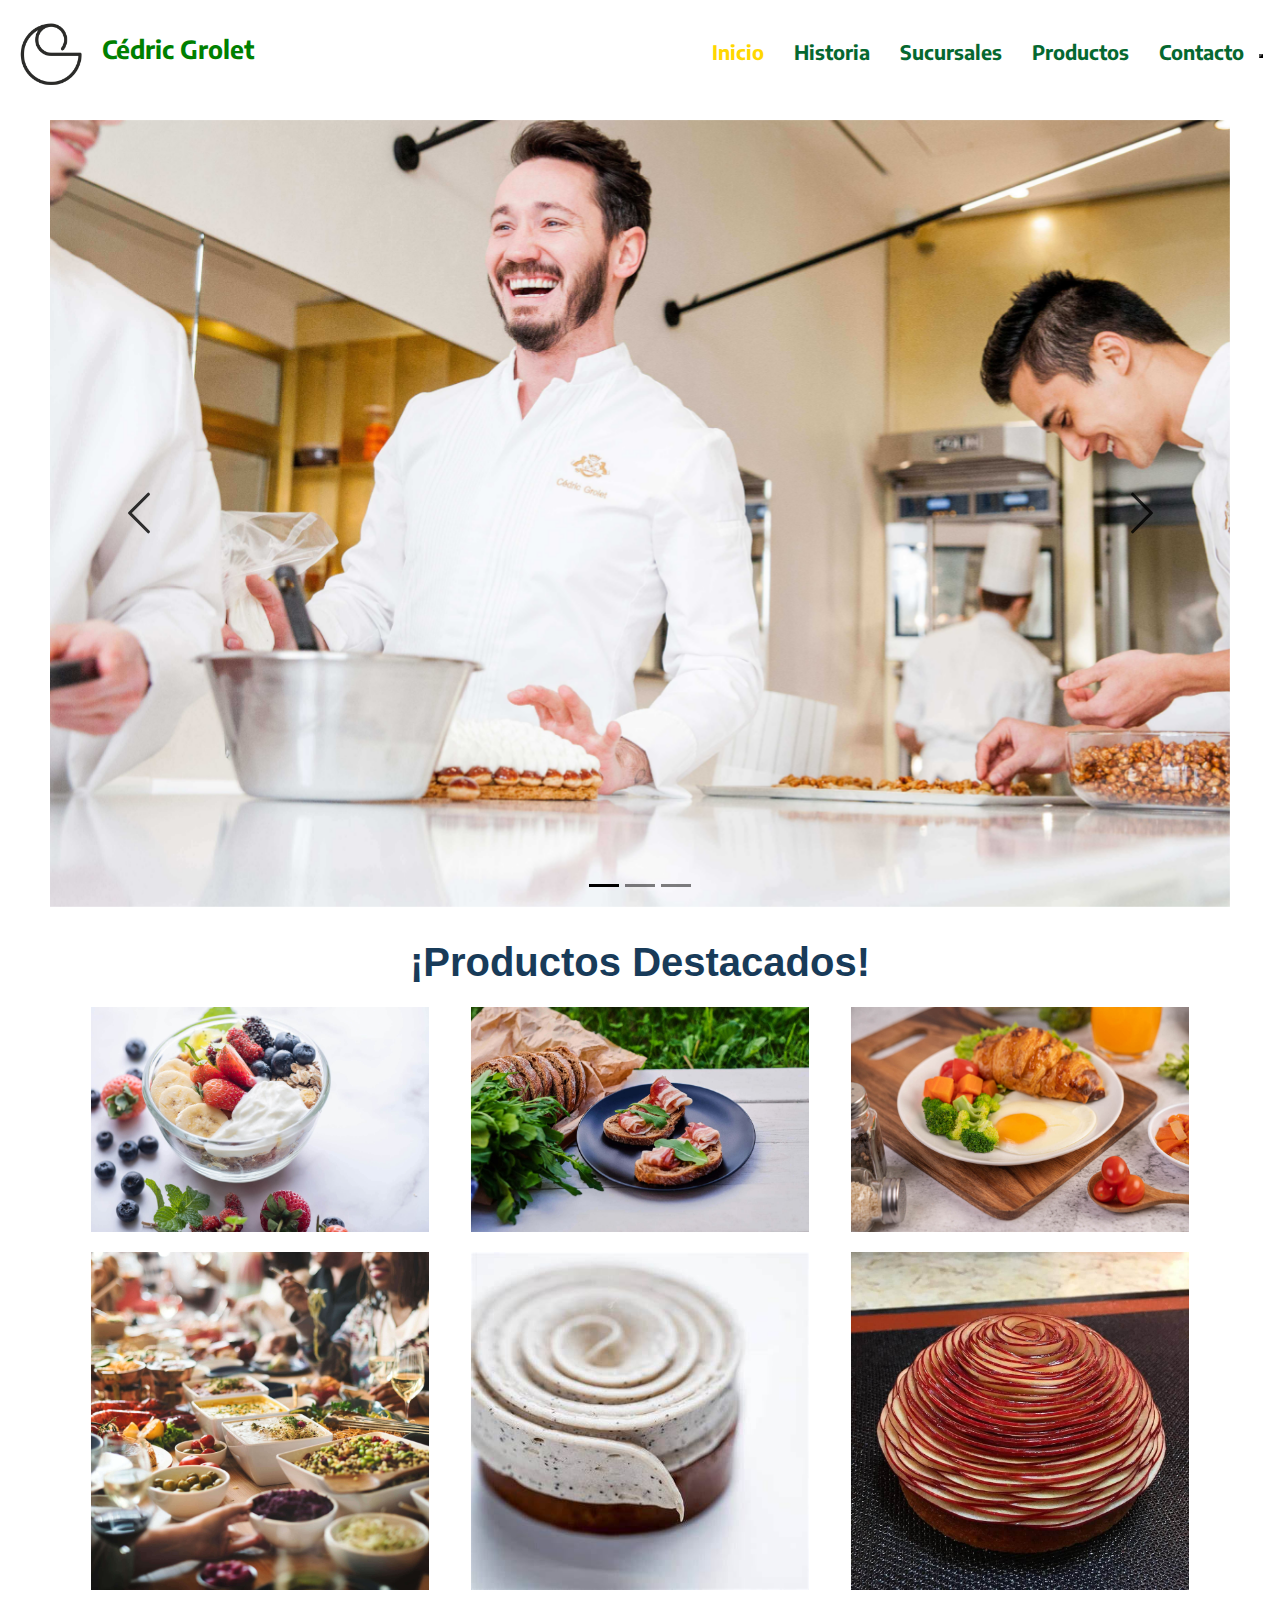
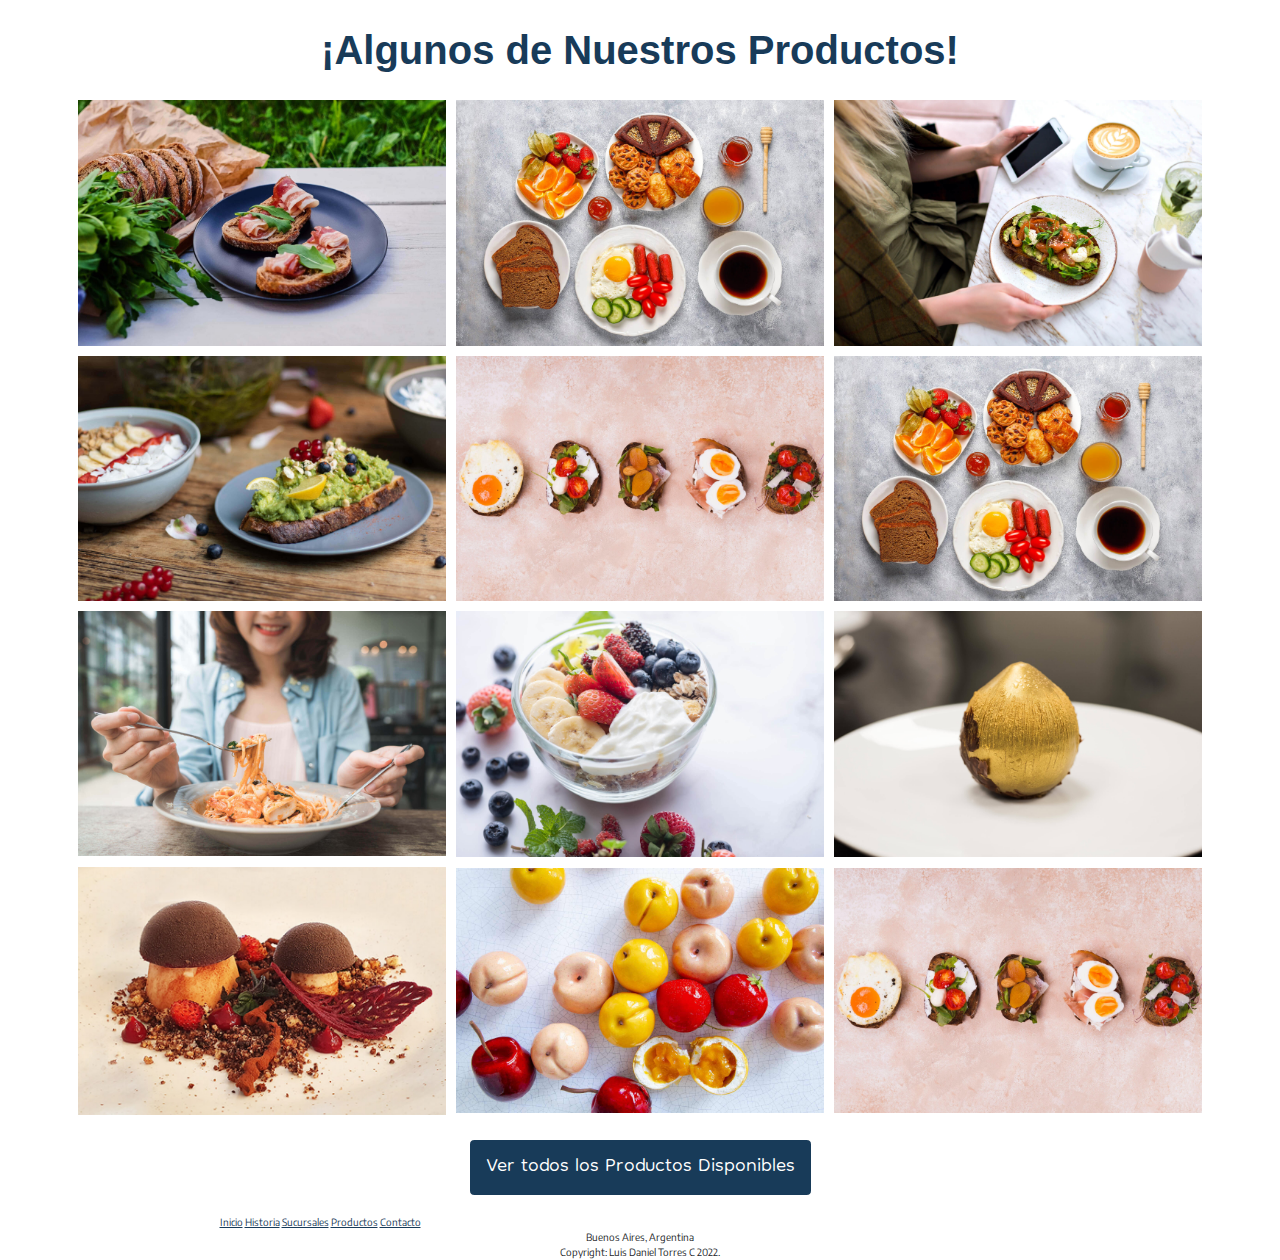
==== commit 71e1af88: "prueba" ====
--- a/index.html
+++ b/index.html
@@ -41,11 +41,10 @@
             <img
               src="assets/cedric-logo.png"
               alt="Cedric Grolet Logo"
-              width="20%"
+              width="15%"
               height="20%"
-              class="d-inline-block align-text-center logo"
-            />C&eacute;dric Grolet</a
-          >
+              class="d-inline-block align-text-center"
+            />C&eacute;dric Grolet</a>
           <button
             class="navbar-toggler"
             type="button"
@@ -53,10 +52,10 @@
             data-bs-target="#offcanvasNavbar"
             aria-controls="offcanvasNavbar"
           >
-            <i class="fa-solid fa-bars"></i>
+            <span class="navbar-toggler-icon"></span>
           </button>
           <div
-            class="offcanvas offcanvas-end"
+            class="offcanvas offcanvas-end "
             tabindex="-1"
             id="offcanvasNavbar"
             aria-labelledby="offcanvasNavbarLabel"
@@ -75,10 +74,7 @@
             <div class="offcanvas-body">
               <ul class="navbar-nav justify-content-end flex-grow-1 pe-3">
                 <li class="nav-item">
-                  <a
-                    class="nav-link active"
-                    href="index.html"
-                    aria-current="page"
+                  <a class="nav-link active" href="index.html" aria-current="page"
                     >Inicio</a
                   >
                 </li>
@@ -86,9 +82,7 @@
                   <a class="nav-link" href="pages/historia.html">Historia</a>
                 </li>
                 <li class="nav-item">
-                  <a class="nav-link" href="pages/sucursales.html"
-                    >Sucursales</a
-                  >
+                  <a class="nav-link" href="pages/sucursales.html">Sucursales</a>
                 </li>
                 <li class="nav-item">
                   <a class="nav-link" href="pages/productos.html">Productos</a>
@@ -103,13 +97,22 @@
                   </button>
                 </li>
               </ul>
+                </li>
+              </ul>
             </div>
           </div>
         </div>
       </nav>
+
+      
     </header>
     <main>
       <section>
+        <!-- NUEVOOOOO!!!!! -->
+  <!--       <div class="mode" id="mode">
+          <i class="fa-solid fa-sun"></i>
+          <i class="fa-solid fa-moon"></i>
+        </div> -->
         <!-- SLIDE DE IMAGENES -->
         <div class="slice">
           <div
@@ -301,6 +304,7 @@
         </button>
       </a>
     </section>
+
     <!-- FOOTER -->
     <footer>
       <div class="container-fluid">
@@ -352,6 +356,7 @@
         </div>
       </div>
     </footer>
+
     <!-- js -->
     <script src="js/main.js"></script>
 
--- a/css/style.css
+++ b/css/style.css
@@ -1,5 +1,6 @@
 @charset "UTF-8";
-/*$input-bg:  $color5;*/
+/* $input-bg:  $color5;
+ */
 /*!
  * Bootstrap  v5.2.2 (https://getbootstrap.com/)
  * Copyright 2011-2022 The Bootstrap Authors
@@ -3747,14 +3748,14 @@
   --bs-navbar-brand-padding-y: -0.625rem;
   --bs-navbar-brand-margin-end: 1rem;
   --bs-navbar-brand-font-size: 2.5rem;
-  --bs-navbar-brand-color: #056830;
+  --bs-navbar-brand-color: green;
   --bs-navbar-brand-hover-color: #183b59;
   --bs-navbar-nav-link-padding-x: 1.5rem;
   --bs-navbar-toggler-padding-y: 0.25rem;
   --bs-navbar-toggler-padding-x: 0.75rem;
   --bs-navbar-toggler-font-size: 1.25rem;
   --bs-navbar-toggler-icon-bg: url("data:image/svg+xml,%3csvg xmlns='http://www.w3.org/2000/svg' viewBox='0 0 30 30'%3e%3cpath stroke='rgba%280, 0, 0, 0.55%29' stroke-linecap='round' stroke-miterlimit='10' stroke-width='2' d='M4 7h22M4 15h22M4 23h22'/%3e%3c/svg%3e");
-  --bs-navbar-toggler-border-color: #056830;
+  --bs-navbar-toggler-border-color: green;
   --bs-navbar-toggler-border-radius: 0.375rem;
   --bs-navbar-toggler-focus-width: 0.25rem;
   --bs-navbar-toggler-transition: box-shadow 0.15s ease-in-out;
@@ -10866,12 +10867,6 @@
     font-size: 2rem;
     font-weight: 700;
   }
-  .fa-bars {
-    color: #056830;
-  }
-  .dark .offcanvas {
-    background-color: rgb(11, 22, 44);
-  }
 }
 .slice {
   padding: 1.5rem 5rem;
@@ -10932,14 +10927,26 @@
   margin: auto 0;
 }
 
+<<<<<<< HEAD
+<<<<<<< HEAD
+.dark .tittle {
+  color: #056830;
+}
+
+@media (max-width: 767px) {
+=======
 @media (max-width: 767px) {
   .dark .tittle {
     color: #056830;
   }
+>>>>>>> 50d68f6c10630a18ca03901080a8290f9cf014cd
   .navbar-toggler {
     font-size: 2.5rem;
   }
 }
+=======
+/*eje de turbina y autoembrague 3205*/
+>>>>>>> parent of 57f5df9 (arreglo estilos de modo oscuro)
 footer {
   background-color: #056830;
   padding-top: 0.5rem;
@@ -11015,14 +11022,27 @@
   clip-path: polygon(25% 0%, 100% 0%, 75% 100%, 0% 100%);
 }
 
+<<<<<<< HEAD
+<<<<<<< HEAD
+.dark h1, .dark .h1,
+.dark .description-history,
+.dark .history-list {
+  color: #056830;
+}
+
+@media (max-width: 767px) {
+=======
 @media (max-width: 767px) {
   .dark h1, .dark .h1 {
     color: #056830;
   }
+>>>>>>> 50d68f6c10630a18ca03901080a8290f9cf014cd
   .navbar-toggler {
     font-size: 2.5rem;
   }
 }
+=======
+>>>>>>> parent of 57f5df9 (arreglo estilos de modo oscuro)
 .sucursal-main-location {
   padding: 2rem 0;
 }
@@ -11071,16 +11091,22 @@
     order: 3;
   }
 }
+<<<<<<< HEAD
 @media (max-width: 767px) {
   .navbar-toggler {
     font-size: 2.5rem;
   }
+<<<<<<< HEAD
+=======
   .dark .location,
 .dark .description,
 .dark .allies-location-text {
     color: #056830;
   }
-}
+>>>>>>> 50d68f6c10630a18ca03901080a8290f9cf014cd
+}
+=======
+>>>>>>> parent of 57f5df9 (arreglo estilos de modo oscuro)
 .contact-section {
   padding: 2rem 2rem;
 }
@@ -11121,16 +11147,22 @@
   .contact-img {
     display: none;
   }
+<<<<<<< HEAD
   .navbar-toggler {
     font-size: 2.5rem;
   }
+<<<<<<< HEAD
+=======
   .form-label {
     color: #056830;
   }
+>>>>>>> 50d68f6c10630a18ca03901080a8290f9cf014cd
+=======
+>>>>>>> parent of 57f5df9 (arreglo estilos de modo oscuro)
 }
 .products-tittle {
   text-align: center;
-  padding: 1rem 0rem;
+  padding: 2rem 0rem;
 }
 .products-tittle h1, .products-tittle .h1,
 .products-tittle h2,
@@ -11144,21 +11176,40 @@
   clip-path: polygon(20% 0%, 80% 0%, 100% 20%, 100% 80%, 80% 100%, 20% 100%, 0% 80%, 0% 20%);
 }
 
+.products-description {
+  font-size: 2.5rem;
+  text-align: justify;
+}
+
 .products-text {
   font-size: 2.5rem;
   text-align: justify;
   padding: 2rem;
 }
 
+<<<<<<< HEAD
+<<<<<<< HEAD
+.dark h1, .dark .h1,
+.dark .products-text {
+  color: #056830;
+}
+
+=======
+>>>>>>> 50d68f6c10630a18ca03901080a8290f9cf014cd
 @media (max-width: 767px) {
   .navbar-toggler {
     font-size: 2.5rem;
   }
+<<<<<<< HEAD
+=======
   .dark h1, .dark .h1,
 .dark .products-text {
     color: #056830;
   }
-}
+>>>>>>> 50d68f6c10630a18ca03901080a8290f9cf014cd
+}
+=======
+>>>>>>> parent of 57f5df9 (arreglo estilos de modo oscuro)
 .switchDark {
   background-color: #183b59;
   display: flex;
@@ -11206,7 +11257,7 @@
 }
 
 body.dark {
-  background: rgb(11, 22, 44);
+  background: rgb(0, 0, 0);
   color: #fff;
 }
 
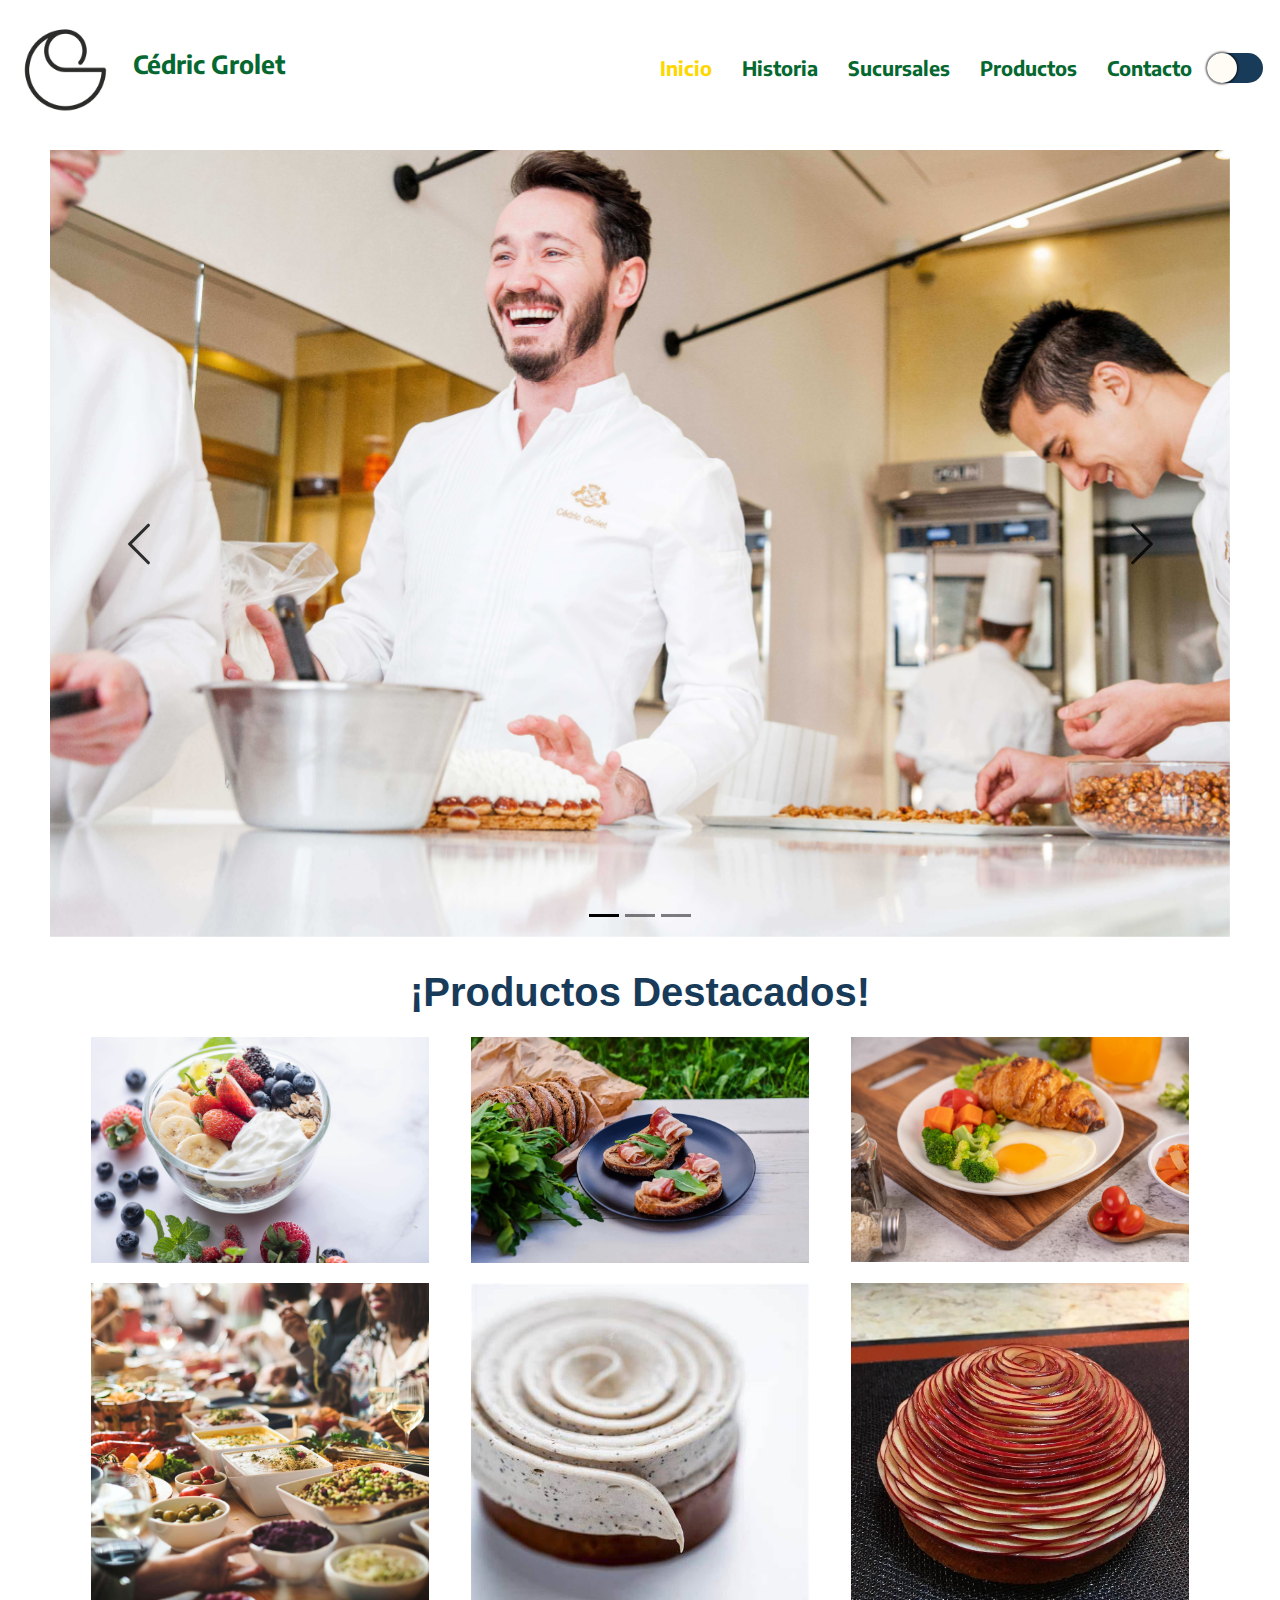
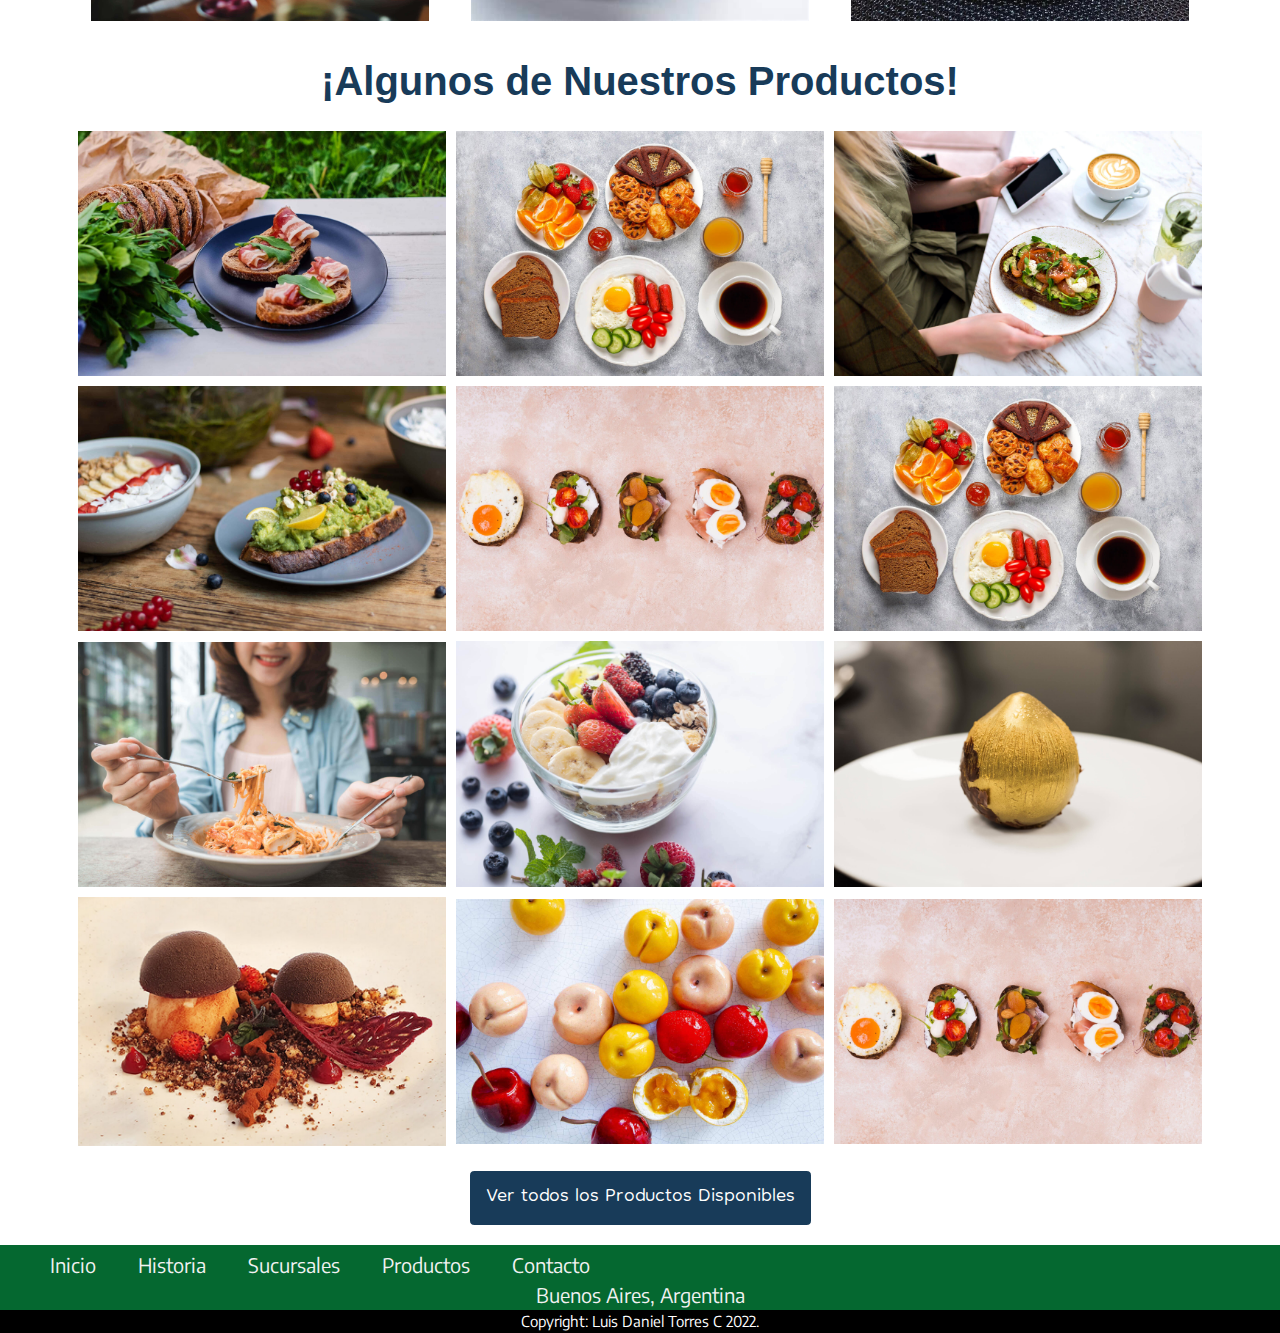
==== commit 638f2fbf: "prueba4" ====
--- a/index.html
+++ b/index.html
@@ -41,10 +41,11 @@
             <img
               src="assets/cedric-logo.png"
               alt="Cedric Grolet Logo"
-              width="15%"
+              width="20%"
               height="20%"
-              class="d-inline-block align-text-center"
-            />C&eacute;dric Grolet</a>
+              class="d-inline-block align-text-center logo"
+            />C&eacute;dric Grolet</a
+          >
           <button
             class="navbar-toggler"
             type="button"
@@ -52,10 +53,10 @@
             data-bs-target="#offcanvasNavbar"
             aria-controls="offcanvasNavbar"
           >
-            <span class="navbar-toggler-icon"></span>
+            <i class="fa-solid fa-bars"></i>
           </button>
           <div
-            class="offcanvas offcanvas-end "
+            class="offcanvas offcanvas-end"
             tabindex="-1"
             id="offcanvasNavbar"
             aria-labelledby="offcanvasNavbarLabel"
@@ -74,7 +75,10 @@
             <div class="offcanvas-body">
               <ul class="navbar-nav justify-content-end flex-grow-1 pe-3">
                 <li class="nav-item">
-                  <a class="nav-link active" href="index.html" aria-current="page"
+                  <a
+                    class="nav-link active"
+                    href="index.html"
+                    aria-current="page"
                     >Inicio</a
                   >
                 </li>
@@ -82,7 +86,9 @@
                   <a class="nav-link" href="pages/historia.html">Historia</a>
                 </li>
                 <li class="nav-item">
-                  <a class="nav-link" href="pages/sucursales.html">Sucursales</a>
+                  <a class="nav-link" href="pages/sucursales.html"
+                    >Sucursales</a
+                  >
                 </li>
                 <li class="nav-item">
                   <a class="nav-link" href="pages/productos.html">Productos</a>
@@ -97,22 +103,13 @@
                   </button>
                 </li>
               </ul>
-                </li>
-              </ul>
             </div>
           </div>
         </div>
       </nav>
-
-      
     </header>
     <main>
       <section>
-        <!-- NUEVOOOOO!!!!! -->
-  <!--       <div class="mode" id="mode">
-          <i class="fa-solid fa-sun"></i>
-          <i class="fa-solid fa-moon"></i>
-        </div> -->
         <!-- SLIDE DE IMAGENES -->
         <div class="slice">
           <div
@@ -304,7 +301,6 @@
         </button>
       </a>
     </section>
-
     <!-- FOOTER -->
     <footer>
       <div class="container-fluid">
@@ -356,7 +352,6 @@
         </div>
       </div>
     </footer>
-
     <!-- js -->
     <script src="js/main.js"></script>
 
--- a/css/style.css
+++ b/css/style.css
@@ -1,6 +1,5 @@
 @charset "UTF-8";
-/* $input-bg:  $color5;
- */
+/*$input-bg:  $color5;*/
 /*!
  * Bootstrap  v5.2.2 (https://getbootstrap.com/)
  * Copyright 2011-2022 The Bootstrap Authors
@@ -3748,14 +3747,14 @@
   --bs-navbar-brand-padding-y: -0.625rem;
   --bs-navbar-brand-margin-end: 1rem;
   --bs-navbar-brand-font-size: 2.5rem;
-  --bs-navbar-brand-color: green;
+  --bs-navbar-brand-color: #056830;
   --bs-navbar-brand-hover-color: #183b59;
   --bs-navbar-nav-link-padding-x: 1.5rem;
   --bs-navbar-toggler-padding-y: 0.25rem;
   --bs-navbar-toggler-padding-x: 0.75rem;
   --bs-navbar-toggler-font-size: 1.25rem;
   --bs-navbar-toggler-icon-bg: url("data:image/svg+xml,%3csvg xmlns='http://www.w3.org/2000/svg' viewBox='0 0 30 30'%3e%3cpath stroke='rgba%280, 0, 0, 0.55%29' stroke-linecap='round' stroke-miterlimit='10' stroke-width='2' d='M4 7h22M4 15h22M4 23h22'/%3e%3c/svg%3e");
-  --bs-navbar-toggler-border-color: green;
+  --bs-navbar-toggler-border-color: #056830;
   --bs-navbar-toggler-border-radius: 0.375rem;
   --bs-navbar-toggler-focus-width: 0.25rem;
   --bs-navbar-toggler-transition: box-shadow 0.15s ease-in-out;
@@ -10867,6 +10866,12 @@
     font-size: 2rem;
     font-weight: 700;
   }
+  .fa-bars {
+    color: #056830;
+  }
+  .dark .offcanvas {
+    background-color: rgb(11, 22, 44);
+  }
 }
 .slice {
   padding: 1.5rem 5rem;
@@ -10927,26 +10932,15 @@
   margin: auto 0;
 }
 
-<<<<<<< HEAD
-<<<<<<< HEAD
 .dark .tittle {
   color: #056830;
 }
 
 @media (max-width: 767px) {
-=======
-@media (max-width: 767px) {
-  .dark .tittle {
-    color: #056830;
-  }
->>>>>>> 50d68f6c10630a18ca03901080a8290f9cf014cd
   .navbar-toggler {
     font-size: 2.5rem;
   }
 }
-=======
-/*eje de turbina y autoembrague 3205*/
->>>>>>> parent of 57f5df9 (arreglo estilos de modo oscuro)
 footer {
   background-color: #056830;
   padding-top: 0.5rem;
@@ -11022,8 +11016,6 @@
   clip-path: polygon(25% 0%, 100% 0%, 75% 100%, 0% 100%);
 }
 
-<<<<<<< HEAD
-<<<<<<< HEAD
 .dark h1, .dark .h1,
 .dark .description-history,
 .dark .history-list {
@@ -11031,18 +11023,10 @@
 }
 
 @media (max-width: 767px) {
-=======
-@media (max-width: 767px) {
-  .dark h1, .dark .h1 {
-    color: #056830;
-  }
->>>>>>> 50d68f6c10630a18ca03901080a8290f9cf014cd
   .navbar-toggler {
     font-size: 2.5rem;
   }
 }
-=======
->>>>>>> parent of 57f5df9 (arreglo estilos de modo oscuro)
 .sucursal-main-location {
   padding: 2rem 0;
 }
@@ -11086,27 +11070,26 @@
   text-align: center;
 }
 
+.dark .location,
+.dark .description,
+.dark .allies-location-text {
+  color: #056830;
+}
+
+.dark .fa-location-dot {
+  color: blue;
+}
+
 @media (max-width: 575px) {
   .location-order div:first-child {
     order: 3;
   }
 }
-<<<<<<< HEAD
 @media (max-width: 767px) {
   .navbar-toggler {
     font-size: 2.5rem;
   }
-<<<<<<< HEAD
-=======
-  .dark .location,
-.dark .description,
-.dark .allies-location-text {
-    color: #056830;
-  }
->>>>>>> 50d68f6c10630a18ca03901080a8290f9cf014cd
-}
-=======
->>>>>>> parent of 57f5df9 (arreglo estilos de modo oscuro)
+}
 .contact-section {
   padding: 2rem 2rem;
 }
@@ -11143,26 +11126,25 @@
   background-color: #056830;
 }
 
+.dark .form-tittle {
+  color: #056830;
+}
+
+.dark .form-label {
+  color: #056830;
+}
+
 @media (max-width: 767px) {
   .contact-img {
     display: none;
   }
-<<<<<<< HEAD
   .navbar-toggler {
     font-size: 2.5rem;
   }
-<<<<<<< HEAD
-=======
-  .form-label {
-    color: #056830;
-  }
->>>>>>> 50d68f6c10630a18ca03901080a8290f9cf014cd
-=======
->>>>>>> parent of 57f5df9 (arreglo estilos de modo oscuro)
 }
 .products-tittle {
   text-align: center;
-  padding: 2rem 0rem;
+  padding: 1rem 0rem;
 }
 .products-tittle h1, .products-tittle .h1,
 .products-tittle h2,
@@ -11176,40 +11158,22 @@
   clip-path: polygon(20% 0%, 80% 0%, 100% 20%, 100% 80%, 80% 100%, 20% 100%, 0% 80%, 0% 20%);
 }
 
-.products-description {
-  font-size: 2.5rem;
-  text-align: justify;
-}
-
 .products-text {
   font-size: 2.5rem;
   text-align: justify;
   padding: 2rem;
 }
 
-<<<<<<< HEAD
-<<<<<<< HEAD
 .dark h1, .dark .h1,
 .dark .products-text {
   color: #056830;
 }
 
-=======
->>>>>>> 50d68f6c10630a18ca03901080a8290f9cf014cd
 @media (max-width: 767px) {
   .navbar-toggler {
     font-size: 2.5rem;
   }
-<<<<<<< HEAD
-=======
-  .dark h1, .dark .h1,
-.dark .products-text {
-    color: #056830;
-  }
->>>>>>> 50d68f6c10630a18ca03901080a8290f9cf014cd
-}
-=======
->>>>>>> parent of 57f5df9 (arreglo estilos de modo oscuro)
+}
 .switchDark {
   background-color: #183b59;
   display: flex;
@@ -11257,7 +11221,7 @@
 }
 
 body.dark {
-  background: rgb(0, 0, 0);
+  background: rgb(11, 22, 44);
   color: #fff;
 }
 
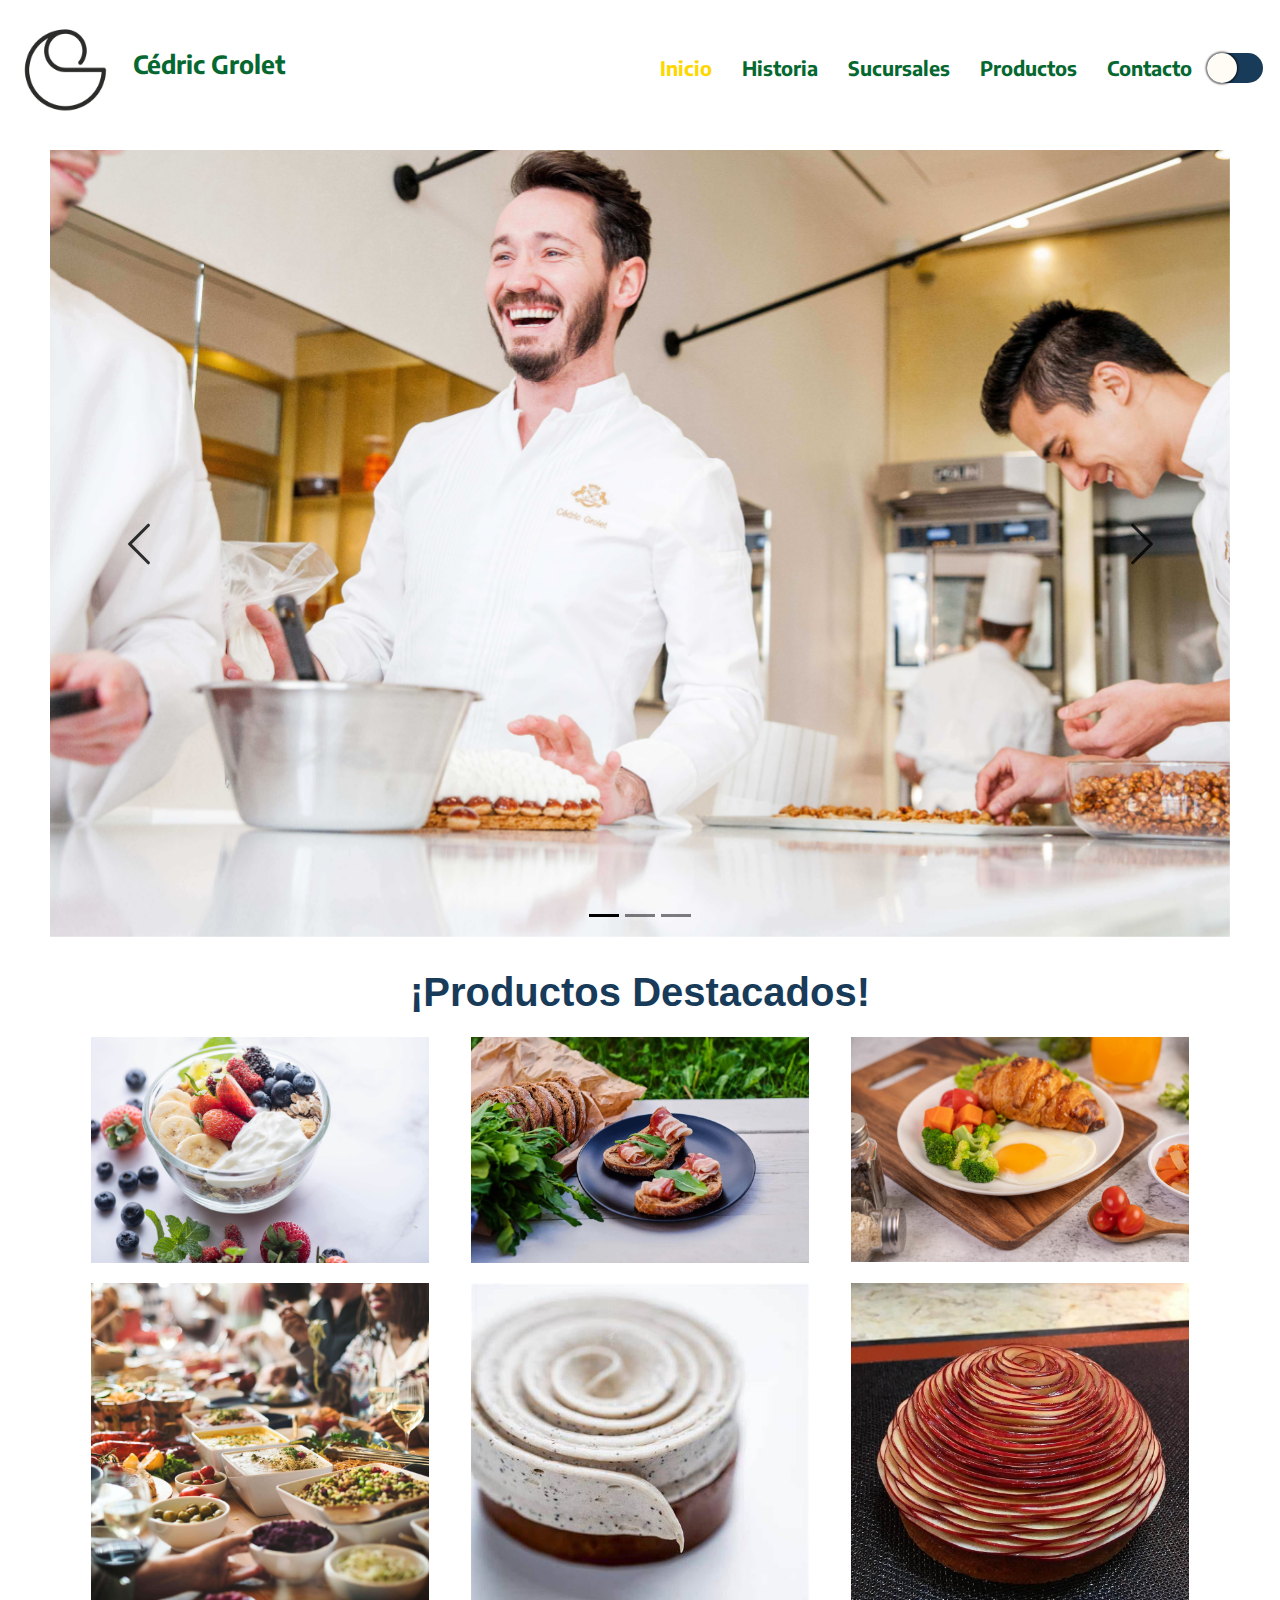
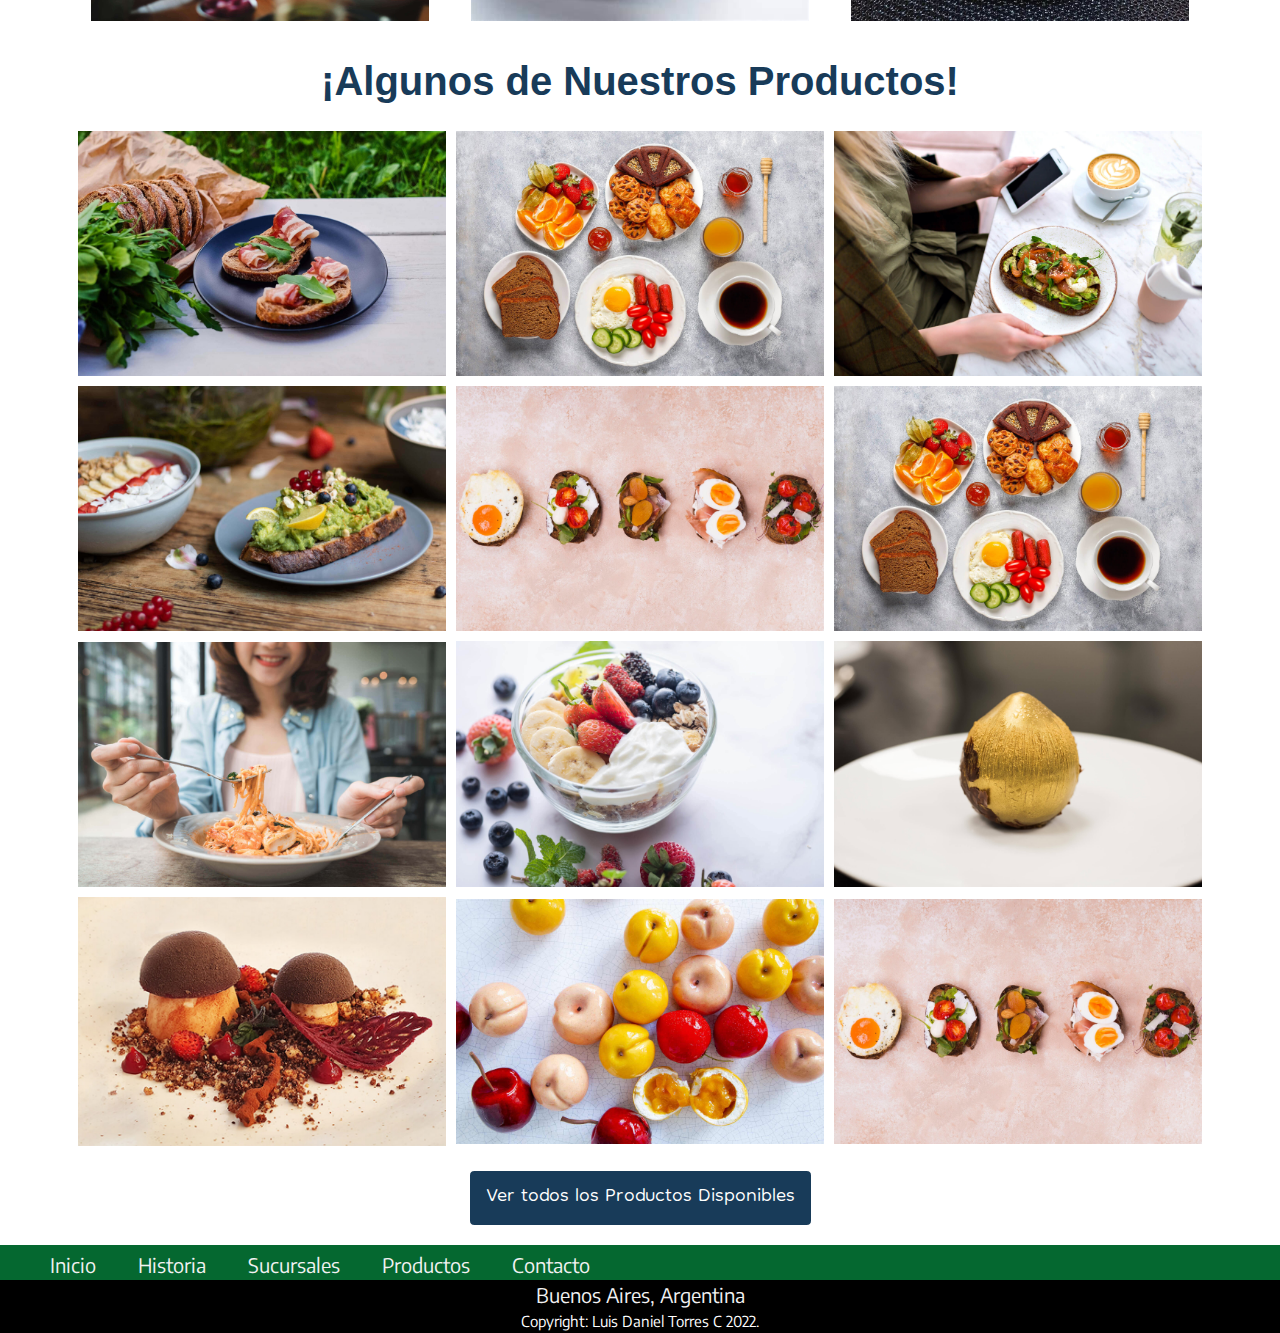
==== commit 1fd34ced: "arreglo de padding en pagina historia, fondo de navbar. Proyecto listo" ====
--- a/index.html
+++ b/index.html
@@ -120,7 +120,7 @@
             <div class="carousel-indicators">
               <button
                 type="button"
-                data-bs-target="#carouselExampleDark"
+                data-bs-target="#carouselExampleIndicators"
                 data-bs-slide-to="0"
                 class="active"
                 aria-current="true"
@@ -128,13 +128,13 @@
               ></button>
               <button
                 type="button"
-                data-bs-target="#carouselExampleDark"
+                data-bs-target="#carouselExampleIndicators"
                 data-bs-slide-to="1"
                 aria-label="Slide 2"
               ></button>
               <button
                 type="button"
-                data-bs-target="#carouselExampleDark"
+                data-bs-target="#carouselExampleIndicators"
                 data-bs-slide-to="2"
                 aria-label="Slide 3"
               ></button>
@@ -335,8 +335,8 @@
         </div>
         <!-- FOOTER LOCATION -->
         <div class="row">
-          <div class="col-xs-12 col-sm-12 col-md-12 col-lg-12 col-xl-12">
-            <div class="text-center footer-location">
+          <div class="col-xs-12 col-sm-12 col-md-12 col-lg-12 col-xl-12 footer-location">
+            <div class="text-center">
               <i class="fa-solid fa-location-dot"></i> Buenos Aires, Argentina
             </div>
           </div>
@@ -352,9 +352,9 @@
         </div>
       </div>
     </footer>
-    <!-- js -->
+
+    <!-- JS -->
     <script src="js/main.js"></script>
-
     <!-- BOOTSTRAP JS -->
     <script src="js/bootstrap.js"></script>
   </body>
--- a/css/style.css
+++ b/css/style.css
@@ -10872,6 +10872,9 @@
   .dark .offcanvas {
     background-color: rgb(11, 22, 44);
   }
+  .nav-item .nav-link:hover {
+    border-bottom: none;
+  }
 }
 .slice {
   padding: 1.5rem 5rem;
@@ -10976,6 +10979,7 @@
 .footer-location {
   color: #f2f2f2;
   font-size: 2rem;
+  background-color: black;
 }
 
 .footer-copyright {
@@ -10995,7 +10999,7 @@
 .description-history, .history-list {
   text-align: justify;
   font-size: 2.5rem;
-  padding: 1.5rem 0;
+  padding: 1.5rem 2.5rem;
 }
 
 .history-img {
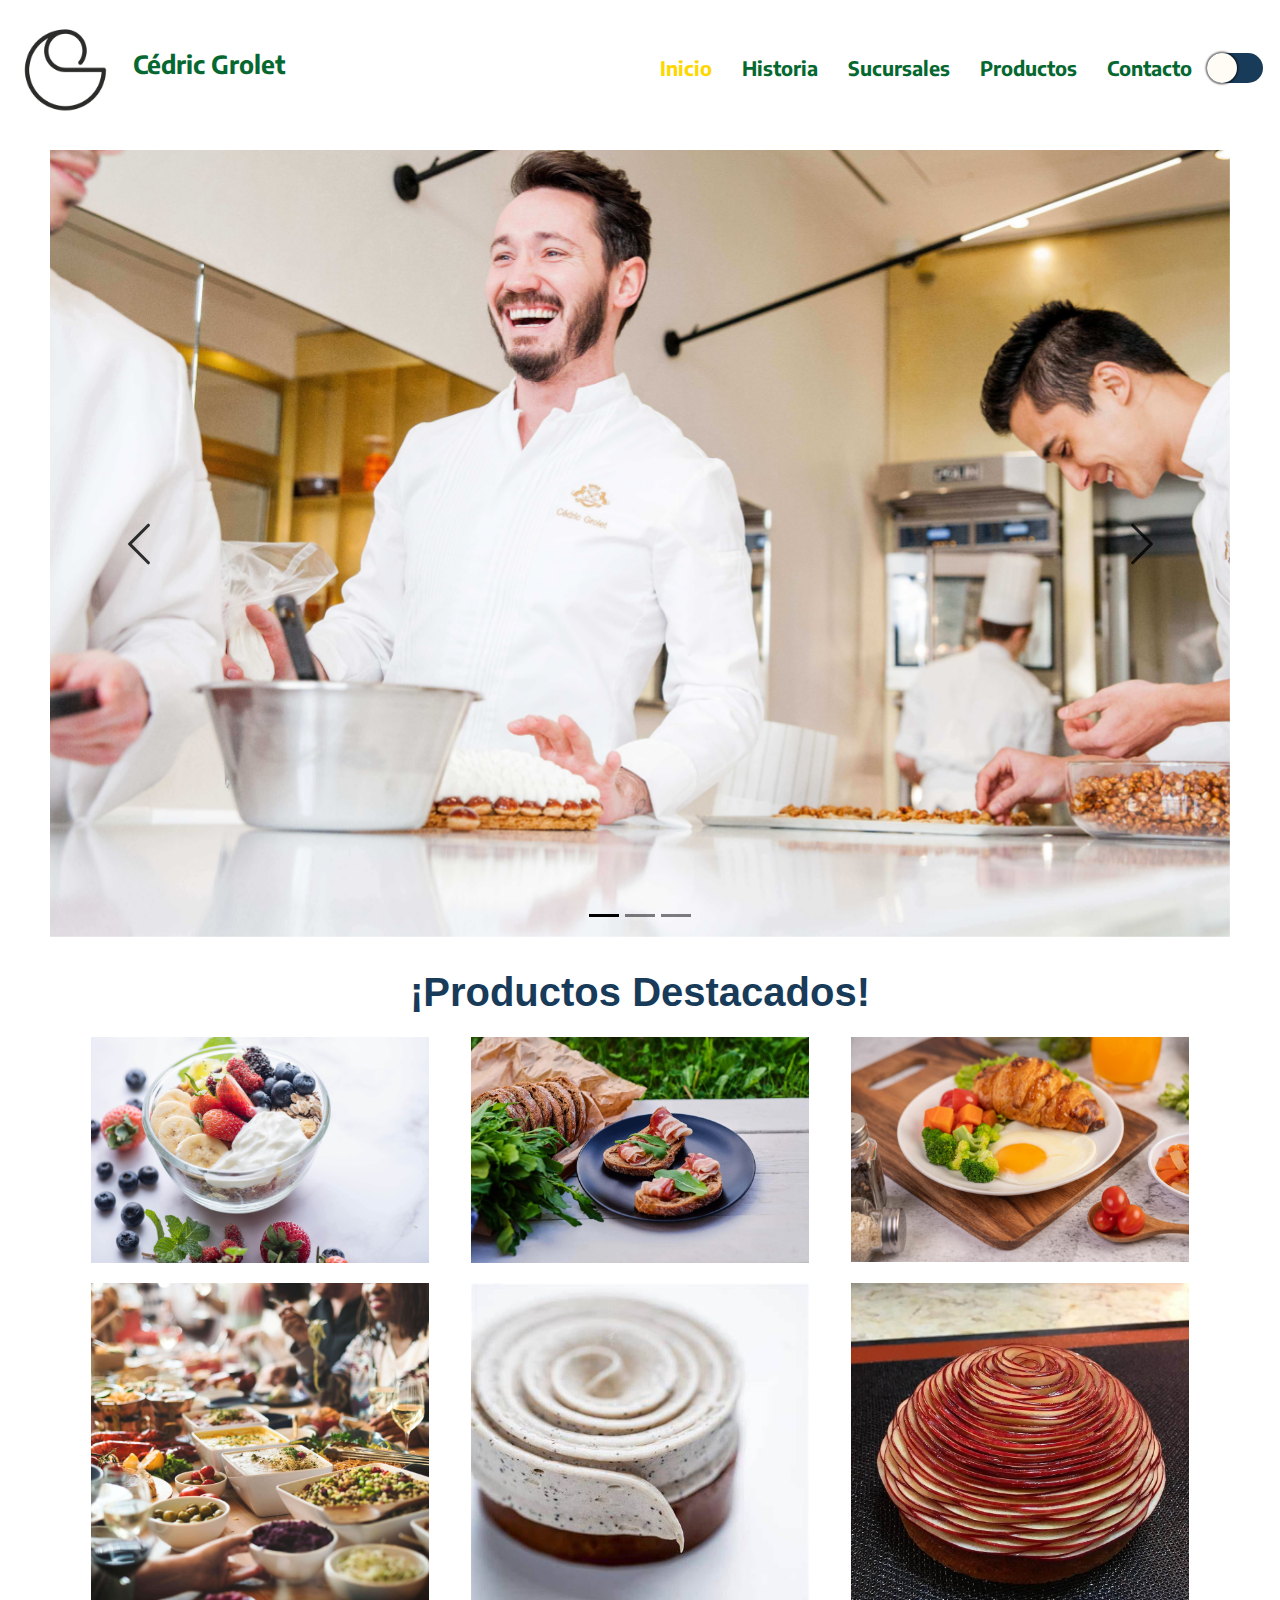
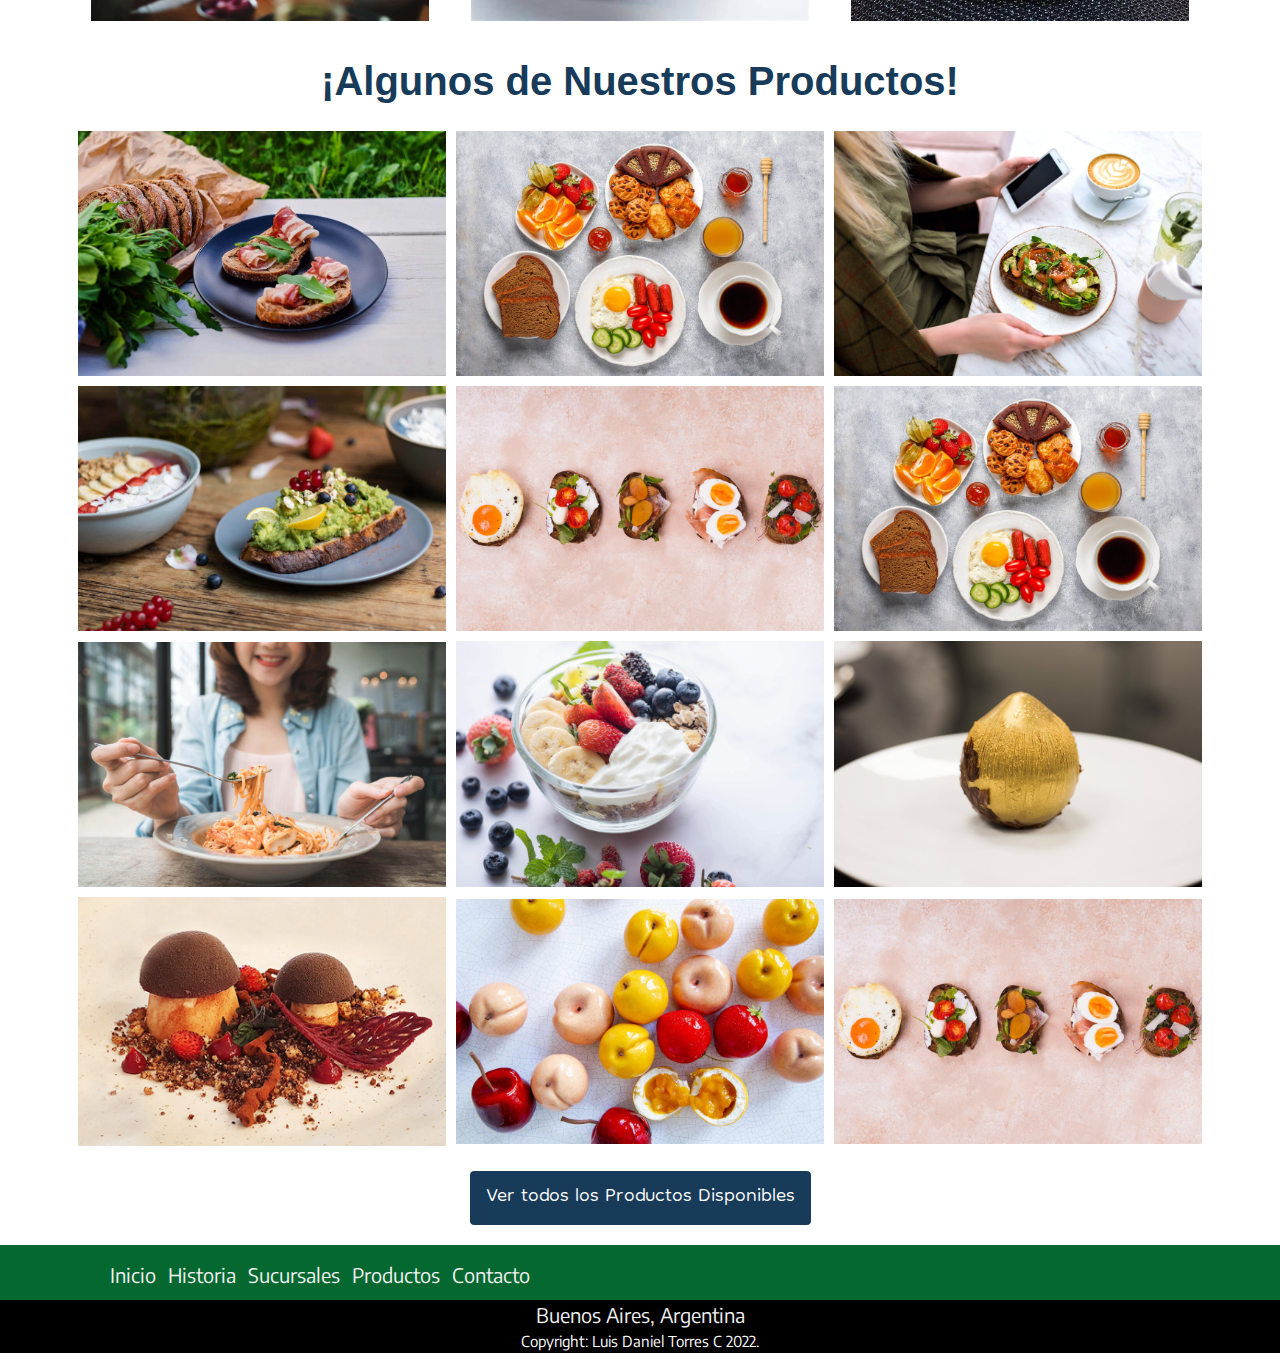
==== commit 10ef691f: "correcciones de padding, y queries" ====
--- a/index.html
+++ b/index.html
@@ -35,7 +35,7 @@
   <body class="">
     <header>
       <!-- NAVBAR -->
-      <nav class="navbar navbar-expand-md">
+      <nav class="navbar navbar-expand-lg">
         <div class="container-fluid">
           <a class="navbar-brand" href="index.html">
             <img
--- a/css/style.css
+++ b/css/style.css
@@ -10859,6 +10859,9 @@
 }
 
 @media (max-width: 768px) {
+  .navbar-toggler {
+    font-size: 2.5rem;
+  }
   .offcanvas {
     color: green;
   }
@@ -10874,6 +10877,24 @@
   }
   .nav-item .nav-link:hover {
     border-bottom: none;
+  }
+}
+@media (min-width: 769px) {
+  .navbar-toggler {
+    font-size: 2.5rem;
+  }
+  .offcanvas {
+    color: green;
+  }
+  .offcanvas-title {
+    font-size: 2rem;
+    font-weight: 700;
+  }
+  .fa-bars {
+    color: #056830;
+  }
+  .dark .offcanvas {
+    background-color: rgb(11, 22, 44);
   }
 }
 .slice {
@@ -10939,17 +10960,12 @@
   color: #056830;
 }
 
-@media (max-width: 767px) {
-  .navbar-toggler {
-    font-size: 2.5rem;
-  }
-}
 footer {
   background-color: #056830;
   padding-top: 0.5rem;
 }
 footer .footer-link {
-  padding: 0 2rem;
+  padding: 0 0.5rem;
   font-size: 2rem;
   color: #f2f2f2;
   text-decoration: none;
@@ -10958,6 +10974,14 @@
   color: #183b59;
   border-bottom: 1px solid #183b59;
   font-weight: 700;
+}
+
+.footer-flex {
+  padding: 1rem 0;
+}
+
+.footer-flex-iconos {
+  padding: 1rem 0;
 }
 
 .iconos {
@@ -11026,11 +11050,6 @@
   color: #056830;
 }
 
-@media (max-width: 767px) {
-  .navbar-toggler {
-    font-size: 2.5rem;
-  }
-}
 .sucursal-main-location {
   padding: 2rem 0;
 }
@@ -11087,11 +11106,6 @@
 @media (max-width: 575px) {
   .location-order div:first-child {
     order: 3;
-  }
-}
-@media (max-width: 767px) {
-  .navbar-toggler {
-    font-size: 2.5rem;
   }
 }
 .contact-section {
@@ -11141,9 +11155,6 @@
 @media (max-width: 767px) {
   .contact-img {
     display: none;
-  }
-  .navbar-toggler {
-    font-size: 2.5rem;
   }
 }
 .products-tittle {
@@ -11173,11 +11184,6 @@
   color: #056830;
 }
 
-@media (max-width: 767px) {
-  .navbar-toggler {
-    font-size: 2.5rem;
-  }
-}
 .switchDark {
   background-color: #183b59;
   display: flex;
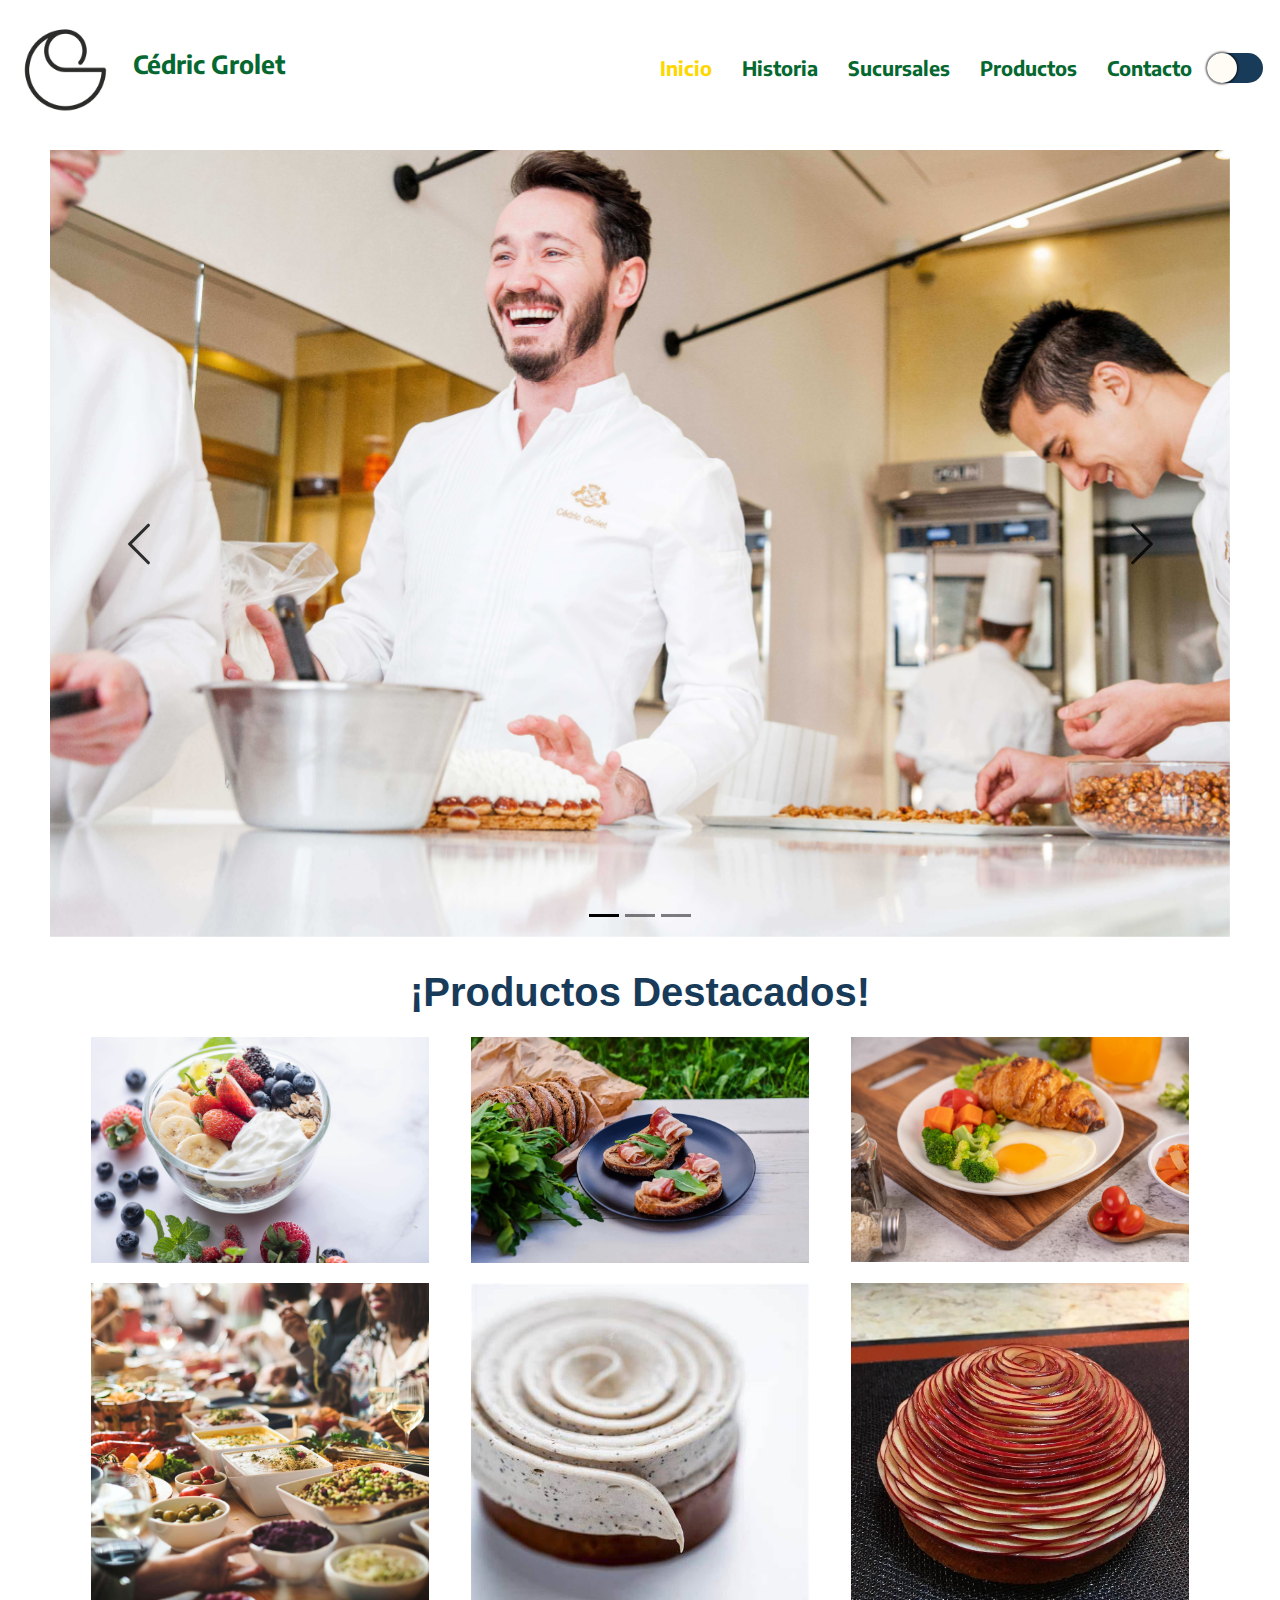
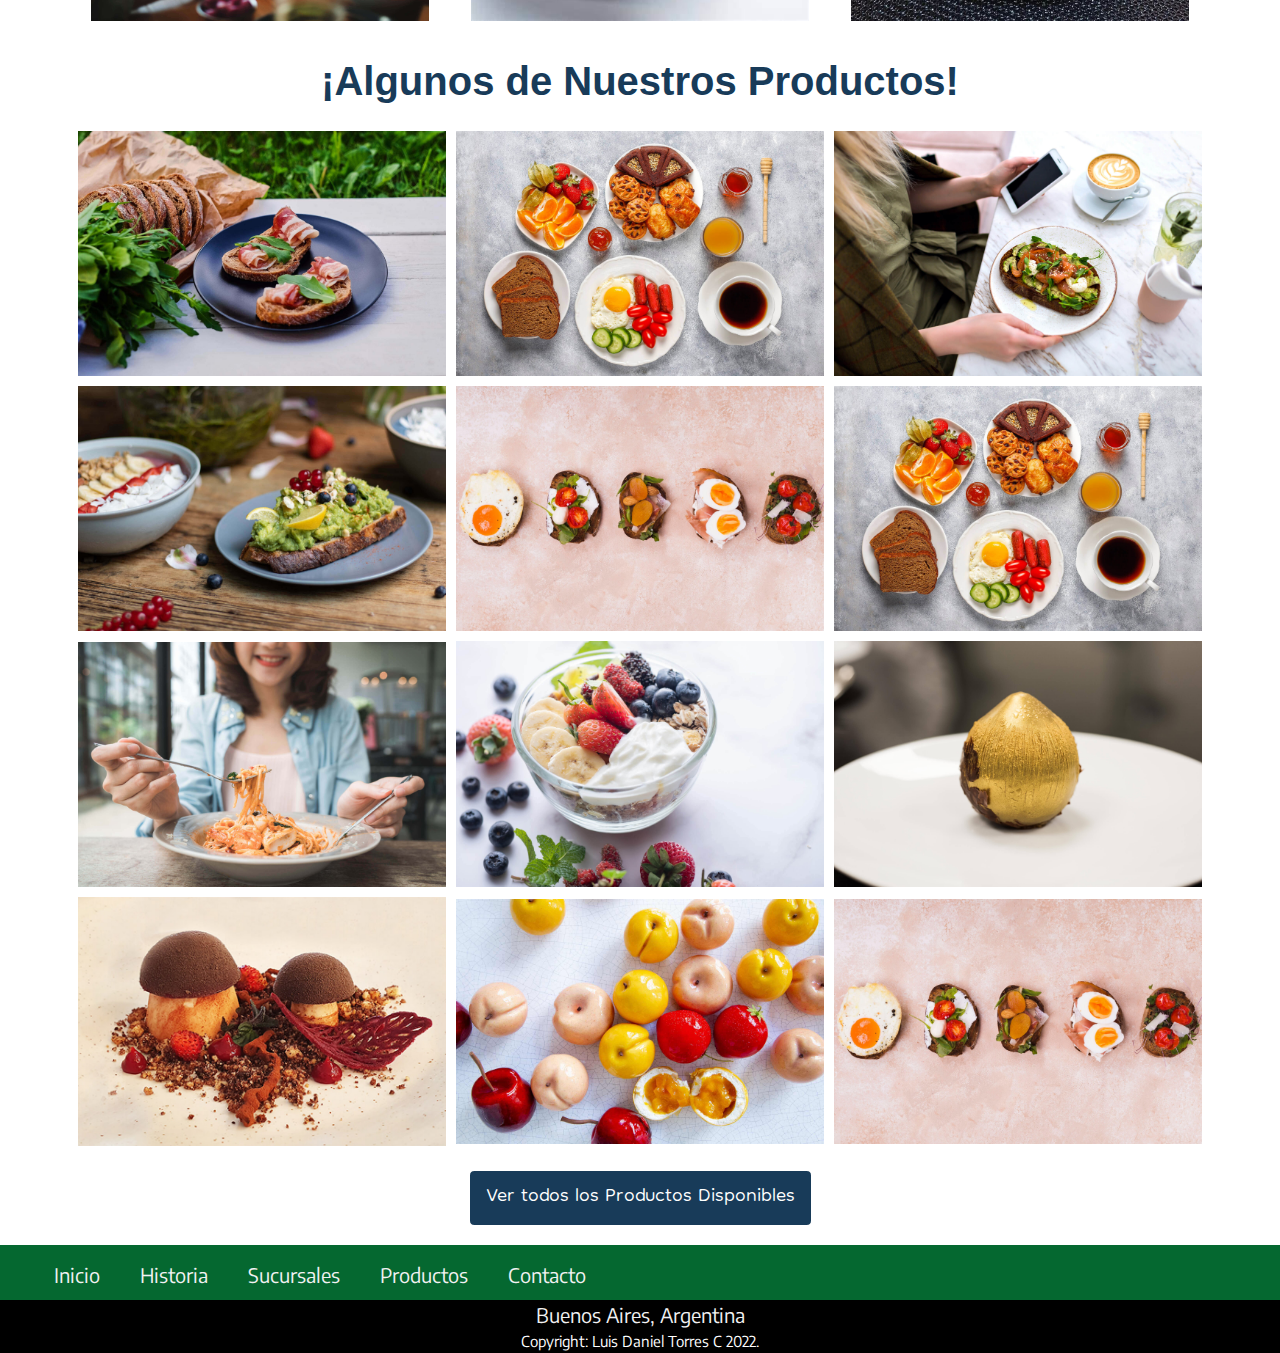
==== commit 598d0ccd: "arreglos en footer" ====
--- a/index.html
+++ b/index.html
@@ -317,7 +317,7 @@
           </div>
           <!-- FOOTER ICONS -->
           <div class="col-xs-12 col-sm-12 col-md-6 col-lg-6 col-xl-6 iconos">
-            <div class="text-center">
+            <div class="text-center iconos-footer-icon-flex">
               <a class="footer-icon-link" href="https://www.instagram.com"
                 ><i class="fa-brands fa-instagram nav__iconos"></i
               ></a>
--- a/css/style.css
+++ b/css/style.css
@@ -10965,7 +10965,7 @@
   padding-top: 0.5rem;
 }
 footer .footer-link {
-  padding: 0 0.5rem;
+  padding: 0 2rem;
   font-size: 2rem;
   color: #f2f2f2;
   text-decoration: none;
@@ -10978,6 +10978,10 @@
 
 .footer-flex {
   padding: 1rem 0;
+  display: flex;
+  align-items: center;
+  justify-content: center;
+  flex-wrap: wrap;
 }
 
 .footer-flex-iconos {
@@ -10986,6 +10990,7 @@
 
 .iconos {
   align-self: center;
+  padding: 0.5rem 0;
   cursor: pointer;
 }
 .iconos .fa-brands {
@@ -10998,6 +11003,12 @@
   color: #183b59;
   font-weight: 700;
   border-bottom: 1px solid #183b59;
+}
+.iconos-footer-icon-flex {
+  display: flex;
+  align-items: center;
+  justify-content: center;
+  padding: 0.5rem 0;
 }
 
 .footer-location {
